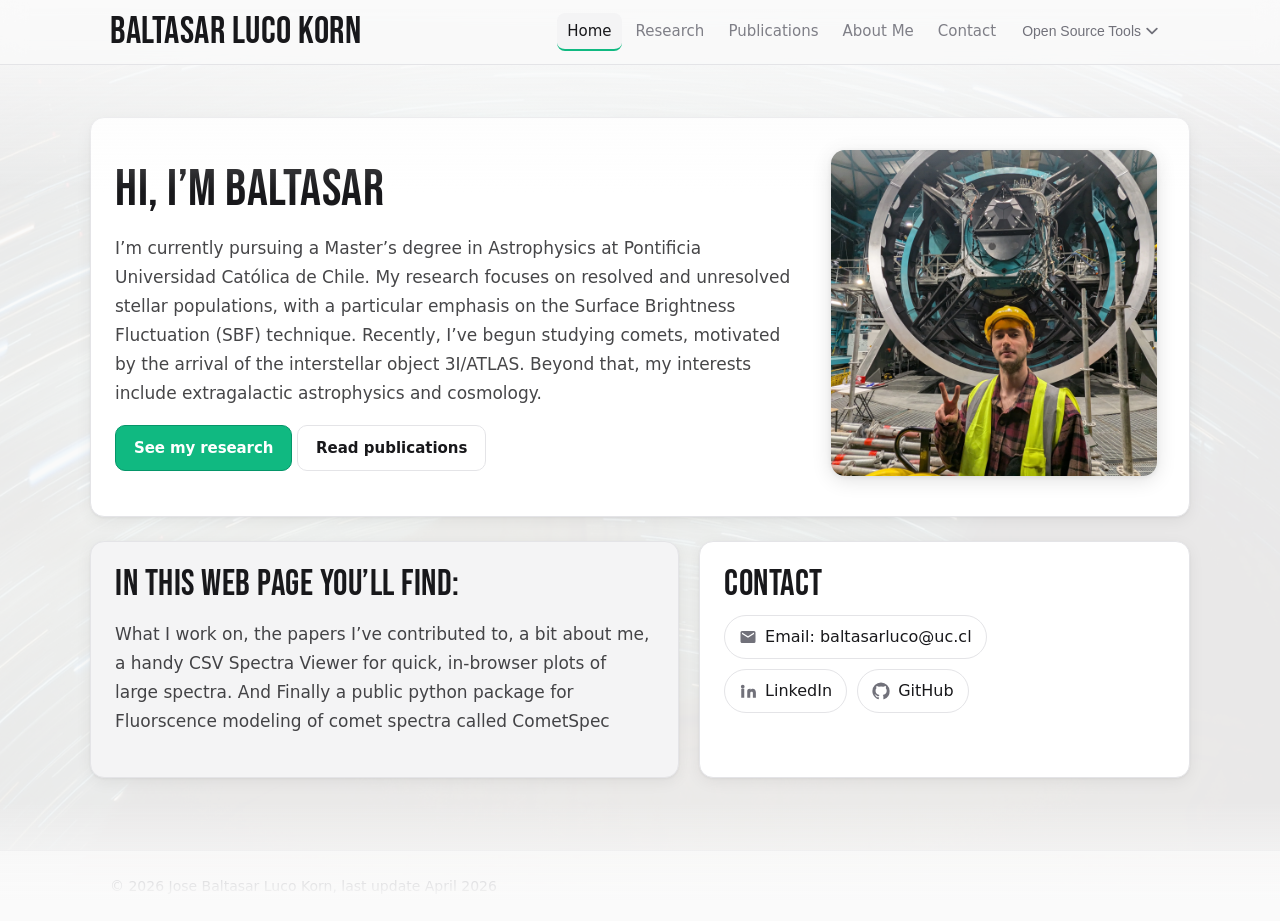
==== index.html @ aab82bec "Add ESPRESSO paper and refresh 3I/ATLAS project card - Add publication card for VLT/ESPRESSO 3I/ATLA" ====
<!doctype html>
<html lang="en">
<head>
  <meta charset="utf-8" />
  <meta name="viewport" content="width=device-width, initial-scale=1" />
  <title>Baltasar Luco — Personal Site</title>
  <link rel="icon" href="assets/img/favicon.png" />
  <link rel="preconnect" href="https://fonts.googleapis.com">
  <link rel="preconnect" href="https://fonts.gstatic.com" crossorigin>
  <link rel="stylesheet" href="https://fonts.googleapis.com/css2?family=Bebas+Neue&display=swap">
  <link rel="stylesheet" href="assets/css/styles.css" />
  
  <!-- Preload critical above-the-fold images -->
  <link rel="preload" as="image" type="image/webp" href="assets/img/Retrato.webp">
  <link rel="preload" as="image" href="assets/img/Retrato.JPG">
  <link rel="preload" as="image" type="image/webp" href="assets/img/Cooming_zoom.webp">
  <link rel="preload" as="image" href="assets/img/Cooming_zoom.jpg">
</head>
<body>
  <header class="header">
    <div class="container header__inner">
      <a href="#" id="brand-trigger" class="brand">Baltasar Luco Korn</a>
      <button class="nav-toggle" aria-expanded="false" aria-controls="site-nav">
        <span class="nav-toggle__bar"></span>
        <span class="nav-toggle__bar"></span>
        <span class="nav-toggle__bar"></span>
      </button>
      <nav class="nav" id="site-nav" data-nav>
        <a href="#home" class="nav__link" data-navto="home">Home</a>
        <a href="#research" class="nav__link" data-navto="research">Research</a>
        <a href="#publications" class="nav__link" data-navto="publications">Publications</a>
        <a href="#about" class="nav__link" data-navto="about">About Me</a>
        <a href="#contact" class="nav__link" data-navto="contact">Contact</a>
        <div class="nav__dropdown" id="tools-dropdown">
          <button class="nav__dropdown-toggle" aria-expanded="false" aria-controls="tools-menu">
            Open Source Tools
            <svg viewBox="0 0 10 6" fill="none" stroke="currentColor" stroke-width="1.5" stroke-linecap="round" stroke-linejoin="round" aria-hidden="true"><path d="M1 1l4 4 4-4"/></svg>
          </button>
          <div class="nav__dropdown-menu" id="tools-menu" role="menu">
            <a href="pages/spectral_viewer.html" class="nav__dropdown-item" role="menuitem">
              <svg viewBox="0 0 16 16" fill="none" stroke="currentColor" stroke-width="1.5" width="14" height="14" aria-hidden="true"><polyline points="1,12 5,6 9,9 13,3"/><line x1="13" y1="3" x2="13" y2="7"/><line x1="13" y1="3" x2="9" y2="3"/></svg>
              Interactive Spectra Viewer
            </a>
            <a href="https://github.com/baltasarluco/CometSpec" target="_blank" rel="noopener" class="nav__dropdown-item" role="menuitem">
              <svg viewBox="0 0 16 16" fill="currentColor" width="14" height="14" aria-hidden="true"><path d="M8 0C3.58 0 0 3.58 0 8c0 3.54 2.29 6.53 5.47 7.59.4.07.55-.17.55-.38 0-.19-.01-.82-.01-1.49-2.01.37-2.53-.49-2.69-.94-.09-.23-.48-.94-.82-1.13-.28-.15-.68-.52-.01-.53.63-.01 1.08.58 1.23.82.72 1.21 1.87.87 2.33.66.07-.52.28-.87.51-1.07-1.78-.2-3.64-.89-3.64-3.95 0-.87.31-1.59.82-2.15-.08-.2-.36-1.02.08-2.12 0 0 .67-.21 2.2.82.64-.18 1.32-.27 2-.27.68 0 1.36.09 2 .27 1.53-1.04 2.2-.82 2.2-.82.44 1.1.16 1.92.08 2.12.51.56.82 1.27.82 2.15 0 3.07-1.87 3.75-3.65 3.95.29.25.54.73.54 1.48 0 1.07-.01 1.93-.01 2.2 0 .21.15.46.55.38A8.013 8.013 0 0016 8c0-4.42-3.58-8-8-8z"/></svg>
              CometSpec
            </a>
            <a href="https://cometspec.readthedocs.io/" target="_blank" rel="noopener" class="nav__dropdown-item" role="menuitem">
              <svg viewBox="0 0 16 16" fill="none" stroke="currentColor" stroke-width="1.5" width="14" height="14" aria-hidden="true"><path d="M2 3h12v10H2zM5 3V1h6v2M6 7h4M6 10h4"/></svg>
              CometSpec Documentation
            </a>
          </div>
        </div>
      </nav>
    </div>
  </header>

  <div class="viewport-fade top" aria-hidden="true"></div>

  <main class="main container">
    <section class="section" data-section="home" aria-labelledby="home-title">
      <div class="hero card">
        <div class="hero__content">
          <h1 id="home-title" class="title">Hi, I’m <span class="accent">Baltasar</span></h1>
          <p class="lead">
            I’m currently pursuing a Master’s degree in Astrophysics at Pontificia Universidad Católica de Chile. 
            My research focuses on resolved and unresolved stellar populations, with a particular emphasis on the 
            Surface Brightness Fluctuation (SBF) technique. Recently, I’ve begun studying comets, motivated by the 
            arrival of the interstellar object 3I/ATLAS. Beyond that, my interests include extragalactic astrophysics 
            and cosmology.
          </p>
          <div class="actions">
            <a class="btn btn--accent" data-navto="research" href="#research">See my research</a>
            <a class="btn btn--ghost" data-navto="publications" href="#publications">Read publications</a>
          </div>
        </div>
        <div class="hero__art">
          <picture>
            <source srcset="assets/img/Retrato.webp" type="image/webp">
            <img
              src="assets/img/Retrato.JPG"
              alt="Baltasar Luco"
              class="hero-img"
              loading="lazy"
              decoding="async"
            />
          </picture>
        </div>
      </div>

      <div class="grid two">
        <article class="card soft">
          <h2 class="subtitle">In this web page you’ll find:</h2>
        <p class="lead">What I work on, the papers I’ve contributed to, a bit about me, a handy CSV Spectra Viewer for quick, in-browser plots of large spectra. And Finally a public python package for Fluorscence modeling of comet spectra called CometSpec</p>
          
        </article>
        
        <article class="card">
  <h2 class="subtitle">Contact</h2>
  <ul class="contact">
    <!-- Row 1: full width -->
    <li class="full">
      <a class="contact__link">
        <!-- Mail icon -->
        <svg aria-hidden="true" width="18" height="18" viewBox="0 0 24 24" fill="currentColor">
          <path d="M20 4H4a2 2 0 0 0-2 2v12c0 1.1.9 2 2 2h16a2 2 0 0 0 2-2V6a2 2 0 0 0-2-2Zm0 4-8 5L4 8V6l8 5 8-5v2Z"/>
        </svg>
        Email: baltasarluco@uc.cl
      </a>
      </li>
      <!-- Row 2: LinkedIn (left) -->
      <li>
        <a class="contact__link" href="https://www.linkedin.com/in/jose-baltasar-luco-korn" target="_blank" rel="noopener">
          <svg aria-hidden="true" width="18" height="18" viewBox="0 0 24 24" fill="currentColor">
            <path d="M4.98 3.5a2.5 2.5 0 1 0 0 5.001 2.5 2.5 0 0 0 0-5ZM3 9h4v12H3zM14.5 9c-2.08 0-3.5 1.14-3.5 3.02V21h4v-6.07c0-1.08.75-1.78 1.82-1.78 1.04 0 1.68.7 1.68 1.78V21h4v-6.93C22.5 10.75 20.86 9 18.5 9c-1.4 0-2.49.62-3 1.44V9h-1z"/>
          </svg>
          LinkedIn
        </a>
      </li>
        <!-- Row 2: GitHub (right) -->
        <li>
          <a class="contact__link" href="https://github.com/baltasarluco" target="_blank" rel="noopener">
            <svg aria-hidden="true" width="18" height="18" viewBox="0 0 24 24" fill="currentColor">
              <path d="M12 .5A11.5 11.5 0 0 0 .5 12c0 5.08 3.29 9.38 7.86 10.9.58.1.79-.25.79-.56v-2c-3.2.7-3.88-1.37-3.88-1.37-.53-1.34-1.3-1.7-1.3-1.7-1.06-.72.08-.71.08-.71 1.18.08 1.8 1.21 1.8 1.21 1.04 1.78 2.72 1.27 3.38.97.11-.77.41-1.27.74-1.56-2.55-.3-5.23-1.28-5.23-5.72 0-1.26.45-2.28 1.2-3.09-.12-.3-.52-1.52.12-3.17 0 0 .98-.31 3.2 1.18a11.1 11.1 0 0 1 5.82 0c2.21-1.49 3.2-1.18 3.2-1.18.64 1.65.24 2.87.12 3.17.75.81 1.2 1.83 1.2 3.09 0 4.45-2.68 5.41-5.24 5.71.42.36.8 1.07.8 2.17v3.22c0 .31.21.66.8.55A11.5 11.5 0 0 0 23.5 12 11.5 11.5 0 0 0 12 .5z"/>
            </svg>
            GitHub
          </a>
        </li>
      </ul>
      
    </article>

 <!-- Second page ------------------------------------------->

      </div>
    </section>

    <section class="section is-hidden" data-section="research" aria-labelledby="research-title">
      <h2 id="research-title" class="subtitle">Research</h2>
      
      <div class="grid one research-list">
        <article class="card card--split" data-reveal id="proj-gcvr">
          <div class="card__body">
            <h3>Galactic Center VR</h3>
            <p>
              Under the guidance of <strong>Prof. Jorge Cuadra</strong> and
              <strong>postdoc Christopher Russell</strong>, I helped develop a public
              virtual-reality app that lets users explore and “fly through” the
              <strong>Milky Way’s Galactic Center</strong>. Built with <strong>Unity</strong>
              and <strong>C#</strong>, the experience combines <strong>supercomputer
              simulations</strong> with <strong>Chandra X-ray</strong> observations.
              My contributions focused on user-facing utilities, parameter
              controls, and in-app menus, to make the app intuitive and accessible.
            </p>

            <div class="card__actions">
              <a class="btn btn--ghost" href="https://store.steampowered.com/app/1240350/Galactic_Center_VR/" target="_blank" rel="noopener">
                Check the App
              </a>

              <ul class="chips">
                <li class="chip">Unity</li>
                <li class="chip">C#</li>
                <li class="chip">Virtual Reality</li>
              </ul>
            </div>
          </div>

          <figure class="card__media">
            <!-- ⬇️ replace src with your actual image -->
            <picture>
              <source srcset="assets/img/VR.webp" type="image/webp">
              <img src="assets/img/VR.jpg"
                   alt="VR exploration near the Milky Way’s Galactic Center showing hot gas, density and stellar orbits"
                   loading="lazy" decoding="async">
            </picture>
          </figure>
        </article>

        <article class="card card--weave" data-reveal id="proj-sbf">
  <!-- ROW 1: text (left) | image (right) -->
  <div class="row row-a">
    <div class="text text--a">
      <h3>Surface Brightness Fluctuations (SBF)</h3>
      <p>
        Since <strong>2021</strong> I’ve been part of <strong>Prof. Thomas Puzia’s</strong> group,
        working with the <em>Surface Brightness Fluctuations</em> method. Rather than treating SBF
        solely as a distance indicator, my work explores its value for the study of
        <strong>stellar populations</strong>.
      </p>
      <p>
        I began by quantifying how SBF absolute magnitudes vary with <strong>age</strong> and
        <strong>metallicity</strong> across multiple <strong>HST</strong> filters using
        <strong>Milky Way globular clusters</strong>. This became my <strong>bachelor’s thesis</strong>;
        I’m currently preparing the manuscript for submission.
      </p>
    </div>

    <!-- IMAGE (right) -->
    <figure class="figure figure--b">
      <a class="figure__link" href="assets/pdfs/Met_606.pdf"
         target="_blank" rel="noopener"
         aria-label="Open project PDF: Met_606.pdf">
        <div class="figure__frame">
          <picture>
            <source srcset="assets/img/Met_606.webp" type="image/webp">
            <img class="figure__img"
                 src="assets/img/Met_606.jpg"
                 alt="Preview of SBF synthetic-population grids">
          </picture>
        </div>
      </a>
    </figure>
  </div>

  <!-- ROW 2: image (left) | text (right) -->
  <div class="row row-b">
    <!-- IMAGE (left) -->
    <figure class="figure figure--a">
      <a class="figure__link" href="assets/pdfs/F606-F814_Met.pdf"
         target="_blank" rel="noopener"
         aria-label="Open thesis PDF: F606-F814_Met.pdf">
        <div class="figure__frame">
          <picture>
            <source srcset="assets/img/F606-F814_Met.webp" type="image/webp">
            <img class="figure__img"
                 src="assets/img/F606-F814_Met.jpg"
                 alt="Preview of thesis PDF: F606–F814 metallicity relation">
          </picture>
        </div>
      </a>
    </figure>

    <div class="text text--b">
      <p>
        For my <strong>master’s thesis</strong> I model SBF <strong>magnitudes</strong> and
        <strong>colors</strong> using <strong>synthetic stellar populations</strong>, from simple to
        composite populations, expanding the filter set and adding <strong>narrow-band</strong> passbands.
        The goal is to link population parameters to SBF observables and map key degeneracies.
      </p>

      <ul class="chips">
        <li class="chip">SBF</li>
        <li class="chip">Stellar Populations</li>
        <li class="chip">HST</li>
        <li class="chip">Globular Clusters</li>
        <li class="chip">Broad and Narrow Band Imaging</li>
      </ul>
    </div>
  </div>
</article>


          <article class="card card--split" data-reveal id="proj-3i">
            <div class="card__body">
              <h3>3I/ATLAS</h3>
              <p>
                Since <strong>July 2025</strong> our group has been studying the interstellar object
                <strong>3I/ATLAS</strong>, the third known interstellar visitor to pass through the
                <strong>Solar System</strong>. We have collected observations from multiple facilities,
                including <strong>SOAR</strong> and the <strong>VLT</strong>.
              </p>
              <p>
                I have analyzed high-resolution <strong>spectroscopy</strong> to investigate its composition and
                temporal evolution (e.g., CN, [O I], CO<sub>2</sub>, H<sub>2</sub>O, and dust behavior).
              </p>
              <p>
                We have developed a Python package called <strong>CometSpec</strong> for this purpose. The package allows fluorescence modeling and fitting via Markov-chain Monte Carlo (MCMC). Isotopes can be included and you can provide your own line lists to expand to more molecules. <em>Check the Publication section for the paper reference.</em>
              </p>

              <div class="card__actions">
                <a class="btn btn--ghost" href="https://cometspec.readthedocs.io/en/latest/" target="_blank" rel="noopener">
                  <svg aria-hidden="true" width="16" height="16" viewBox="0 0 24 24" fill="currentColor" style="vertical-align:middle;margin-right:4px">
                    <path d="M12 .5A11.5 11.5 0 0 0 .5 12c0 5.08 3.29 9.38 7.86 10.9.58.1.79-.25.79-.56v-2c-3.2.7-3.88-1.37-3.88-1.37-.53-1.34-1.3-1.7-1.3-1.7-1.06-.72.08-.71.08-.71 1.18.08 1.8 1.21 1.8 1.21 1.04 1.78 2.72 1.27 3.38.97.11-.77.41-1.27.74-1.56-2.55-.3-5.23-1.28-5.23-5.72 0-1.26.45-2.28 1.2-3.09-.12-.3-.52-1.52.12-3.17 0 0 .98-.31 3.2 1.18a11.1 11.1 0 0 1 5.82 0c2.21-1.49 3.2-1.18 3.2-1.18.64 1.65.24 2.87.12 3.17.75.81 1.2 1.83 1.2 3.09 0 4.45-2.68 5.41-5.24 5.71.42.36.8 1.07.8 2.17v3.22c0 .31.21.66.8.55A11.5 11.5 0 0 0 23.5 12 11.5 11.5 0 0 0 12 .5z"/>
                  </svg>
                  CometSpec
                </a>
                <ul class="chips">
                  <li class="chip">3I/ATLAS</li>
                  <li class="chip">Interstellar Object</li>
                  <li class="chip">Spectroscopy</li>
                  <li class="chip">SOAR</li>
                  <li class="chip">VLT</li>
                </ul>
              </div>
            </div>

            <picture>
              <source srcset="assets/img/Super_plot.webp" type="image/webp">
              <img
                src="assets/img/Super_plot.jpg"
                alt="CometSpec fluorescence model fit to 3I/ATLAS spectrum"
                loading="lazy"
                decoding="async"
                style="width: 100%; height: auto; margin: 16px 0 0 0; border-radius: 10px; border: 1px solid var(--border); box-shadow: var(--img-shadow);"
              >
            </picture>
          </article>
      </div>
    </section>

    <!-- Third Page-->



    <section class="section is-hidden" data-section="publications" aria-labelledby="pubs-title">
      <h2 id="pubs-title" class="subtitle">Publications</h2>
      
      <!-- Publication cards in single column for better readability -->
      <div class="grid one">

        <!-- Publication - ESPRESSO (2026) -->
        <article class="card pub-card">
          <div class="pub-header">
            <h3 class="pub-title">Very Large Telescope observations of interstellar comet 3I/ATLAS III: High-resolution monitoring of CN and forbidden oxygen emission across the perihelion passage with ESPRESSO</h3>
            <p class="pub-authors">
              <strong>Luco, Baltasar</strong>; Puzia, Thomas H.; Rahatgaonkar, Rohan; Carvajal, Juan Pablo; Nayak, Prasanta K.
            </p>
            <p class="pub-meta">
              <span class="pub-journal">arXiv:2607.15355</span>
              <span class="pub-separator">·</span>
              <span class="pub-year">2026</span>
              <span class="pub-separator">·</span>
              <span class="pub-status">Accepted for publication in A&amp;A</span>
            </p>
          </div>

          <p class="pub-description">
            3I/ATLAS is only the third known interstellar object to traverse the Solar System. We obtained high-resolution (R ≃ 140000) spectroscopy of 3I/ATLAS on 23 nights with VLT/ESPRESSO (r<sub>h</sub> = 1.67−2.45 au). CN production rates were derived by fitting the B<sup>2</sup>Σ<sup>+</sup>−X<sup>2</sup>Σ<sup>+</sup> band, using CometSpec, a publicly released Python package for flexible fluorescence modeling. The three forbidden [O I] lines were modeled to derive the green-to-red (G/R) flux ratio and a CO<sub>2</sub>/H<sub>2</sub>O proxy. We fit Q<sub>CN</sub> = a(r<sub>h</sub>/1 au)<sup>b</sup> to the production rate versus heliocentric distance relation. The pre-perihelion CN power-law index is b<sub>pre</sub> = −4.62<sup>+1.25</sup><sub>−1.22</sub>, within the range observed for solar-system comets. The CN residuals about the smooth model show substantial scatter that we attribute to a combination of systematics and possible physical drivers that the present cadence cannot disentangle. The G/R ratio decreases from ∼0.42 ± 0.14 at r<sub>h</sub> ≃ 2.4 au to ∼0.114 ± 0.004 near perihelion. The asymmetric piecewise oxygen fit is strongly preferred over the symmetric one, consistent with thermal-inertia models, although denser post-perihelion sampling would be needed to confirm this. The CO<sub>2</sub>/H<sub>2</sub>O proxy spans ∼0.06−1.06 and is comparable to the values reported by Subaru/HDS and SPHEREx, and to those measured for 2I/Borisov. We additionally identify Ni I and Fe I, and report post-perihelion production rates for C<sub>2</sub> and CH. Our high-resolution monitoring of 3I/ATLAS reveals a CO<sub>2</sub>-rich coma that becomes progressively H<sub>2</sub>O-dominated near perihelion, with a G/R asymmetry consistent with delayed H<sub>2</sub>O sublimation predicted by thermal-inertia models. Together with the public release of CometSpec and the reduced data, these results provide both an empirical reference and a methodological framework for the next generation of interstellar-object monitoring campaigns.
          </p>

          <div class="pub-links">
            <a class="btn btn--ghost btn--sm" href="https://ui.adsabs.harvard.edu/abs/2026arXiv260715355L/abstract" target="_blank" rel="noopener">
              <svg aria-hidden="true" width="14" height="14" viewBox="0 0 24 24" fill="currentColor">
                <path d="M12 2C6.48 2 2 6.48 2 12s4.48 10 10 10 10-4.48 10-10S17.52 2 12 2zm-2 15l-5-5 1.41-1.41L10 14.17l7.59-7.59L19 8l-9 9z"/>
              </svg>
              ADS
            </a>
          </div>
        </article>

        <!-- Publication 1 - VLT (August 2025) -->
        <article class="card pub-card">
          <div class="pub-header">
            <h3 class="pub-title">VLT observations of interstellar comet 3I/ATLAS II. From quiescence to glow: Dramatic rise of Ni I emission and incipient CN outgassing at large heliocentric distances</h3>
            <p class="pub-authors">
              Rahatgaonkar, Rohan; Carvajal, Juan Pablo; Puzia, Thomas H.; <strong>Luco, Baltasar</strong>; Jehin, Emmanuel; Hutsemékers, Damien; Opitom, Cyrielle; Manfroid, Jean; Marsset, Michaël; Yang, Bin; et al.
            </p>
            <p class="pub-meta">
              <span class="pub-journal">The Astrophysical Journal Letters, Volume 995, Issue 1, id.L34, 13 pp.</span>
              <span class="pub-separator">·</span>
              <span class="pub-year">August 2025</span>
              <span class="pub-separator">·</span>
              <span class="pub-status">Published</span>
            </p>
          </div>
          
          <p class="pub-description">
            We report VLT spectroscopy of the interstellar comet 3I/ATLAS (C/2025 N1) from r<sub>h</sub> ≃ 4.4 to 2.85 au using X-shooter (300-550 nm, R ≃ 3000) and UVES (optical, R ≃ 35k-80k). The coma is dust-dominated with a fairly constant red optical continuum slope (~21-22%/1000Å). We report detection of CN emission and also detect numerous Ni I lines while Fe I remains undetected, potentially implying efficiently released gas-phase Ni. We observe a steep heliocentric-distance scaling for the production rates Q(Ni) ∝ r<sub>h</sub><sup>-8.43±0.79</sup> and for Q(CN) ∝ r<sub>h</sub><sup>-9.38±1.2</sup>...
          </p>
          
          <div class="pub-links">
            <a class="btn btn--ghost btn--sm" href="https://ui.adsabs.harvard.edu/abs/2025ApJ...995L..34R/abstract" target="_blank" rel="noopener">
              <svg aria-hidden="true" width="14" height="14" viewBox="0 0 24 24" fill="currentColor">
                <path d="M12 2C6.48 2 2 6.48 2 12s4.48 10 10 10 10-4.48 10-10S17.52 2 12 2zm-2 15l-5-5 1.41-1.41L10 14.17l7.59-7.59L19 8l-9 9z"/>
              </svg>
              ADS
            </a>
          </div>
        </article>

        <!-- Publication 2 - SOAR (September 2025) -->
        <article class="card pub-card">
          <div class="pub-header">
            <h3 class="pub-title">Spectral Characteristics of Interstellar Object 3I/ATLAS from SOAR Observations</h3>
            <p class="pub-authors">
              Puzia, Thomas H.; Rahatgaonkar, Rohan; Carvajal, Juan Pablo; Nayak, Prasanta K.; <strong>Luco, Baltasar</strong>
            </p>
            <p class="pub-meta">
              <span class="pub-journal">The Astrophysical Journal Letters, Volume 990, Issue 1, id.L27, 6 pp.</span>
              <span class="pub-separator">·</span>
              <span class="pub-year">September 2025</span>
              <span class="pub-separator">·</span>
              <span class="pub-status">Published</span>
            </p>
          </div>
          
          <p class="pub-description">
            Interstellar objects (ISOs) provide unique insights into the building blocks and conditions of extrasolar planetary systems. The newly discovered object, 3I/ATLAS (C/2025 N1), represents the third known ISO after 1I/'Oumuamua and 2I/Borisov. We present initial spectroscopic characterizations of 3I using observations from the Goodman High Throughput Spectrograph on the 4.1 m SOAR Telescope in Chile during the night of July 3. The reflectance spectrum of 3I, covering 3700–7000 Å, reveals a red continuum, comparable to extreme trans-Neptunian objects, with a weak UV-optical turnover indicative of complex carbonaceous and irradiated organics...
          </p>
          
          <div class="pub-links">
            <a class="btn btn--ghost btn--sm" href="https://ui.adsabs.harvard.edu/abs/2025ApJ...990L..27P/abstract" target="_blank" rel="noopener">
              <svg aria-hidden="true" width="14" height="14" viewBox="0 0 24 24" fill="currentColor">
                <path d="M12 2C6.48 2 2 6.48 2 12s4.48 10 10 10 10-4.48 10-10S17.52 2 12 2zm-2 15l-5-5 1.41-1.41L10 14.17l7.59-7.59L19 8l-9 9z"/>
              </svg>
              ADS
            </a>
          </div>
        </article>

        
      </div>
    </section>

    <section class="section is-hidden" data-section="about" aria-labelledby="about-title">
      <h2 id="about-title" class="subtitle">About Me</h2>
      <!-- Who I am - Full width card -->
      <div class="grid one">
        <article class="card">
          <img src="assets/img/puc-logo.png" alt="Pontificia Universidad Católica de Chile" loading="lazy" decoding="async" style="float: right; width: 350px; height: auto; margin: 0 0 10px 10px;">
          <h3 style="margin-top: 0;">Who I am</h3>
          <p>
            Hello! I am <strong>Jose Baltasar Luco Korn</strong>, though I prefer to go by <strong>Baltasar</strong>. 
            I am a Chilean astronomy graduate student with a deep passion for understanding the universe through stellar populations and its chemical evolution.
          </p>
          <p>
            I hold two bachelor's degrees one in <strong>Astrophysics</strong> and another in <strong>Mathematics</strong> from 
            <strong>Pontificia Universidad Católica de Chile</strong>, where I developed a strong foundation in both 
            theoretical and observational astronomy. Since 2025, I have been pursuing my <strong>Master's degree 
            in Astrophysics</strong> at the same institution, deepening my expertise in stellar population synthesis and 
            extragalactic research.
          </p>
          <p>
            My fascination with astronomy began in childhood. Over the years, this curiosity has evolved into a focused research interest in <strong>stellar 
            populations</strong>,understanding how the collective properties of stars reveal the formation histories galaxies. I am particularly drawn to using techniques like <strong>Surface Brightness 
            Fluctuations (SBF)</strong> to probe stellar ages, metallicities, and distances across cosmic time, from resolved to unresolved stellar populations, in simple and composite populations.
          </p>
          <p>
            Beyond stellar populations, I maintain broad interests across astrophysics, including <strong>cosmology</strong>, 
            <strong>extragalactic astronomy</strong>, and the study of <strong>interstellar objects</strong>. I've had the 
            privilege of contributing to groundbreaking observations of 3I/ATLAS, the third known interstellar visitor to 
            our Solar System, combining spectroscopy with theoretical modeling to understand its composition and origin.
          </p>
          <p>
            When I'm not working with data, I enjoy exploring new technologies for data visualization, 
            building tools for the astronomy community, and staying curious about the intersection of mathematics, physics, 
            and computation in modern astrophysics.
          </p>
        </article>

        <article class="card">
          <picture>
            <source srcset="assets/img/Foster.webp" type="image/webp">
            <img src="assets/img/Foster.jpg" alt="Manuel Foster Observatory" class="foster-img" loading="lazy" decoding="async" style="width: 100%; height: auto; margin: 0 0 24px 0; border-radius: 8px;">
          </picture>
          
          <h3 style="margin-top: 0;">Work Experience</h3>
          <p>
            Besides astronomy research, I have gained diverse experience in science communication, teaching, and even international work. 
            I am passionate about sharing knowledge and connecting with communities through education and outreach.
          </p>
          
          <div style="margin-top: 16px;">
            <h4 style="margin: 12px 0 4px 0; font-size: 16px; font-weight: 600;">Professor's Assistant</h4>
            <p style="margin: 4px 0; color: var(--muted); font-size: 14px;">
              <em>Pontificia Universidad Católica de Chile</em>
            </p>
            <ul class="list" style="margin-top: 8px;">
              <li><strong>Experimental Astrophysics</strong> (Aug - Dec 2024) - Prof. Jorge González</li>
              <li><strong>Experimental Astrophysics</strong> (Aug - Dec 2022) - Prof. Felipe Barrientos</li>
              <li><strong>Astronomy</strong> (Mar - Dec 2021, 2 semesters) - Prof. Thomas Puzia, university-wide course open to all majors</li>
            </ul>
          </div>
          
          <div style="margin-top: 16px;">
            <h4 style="margin: 12px 0 4px 0; font-size: 16px; font-weight: 600;">Outreach and Diffusion Assistant</h4>
            <p style="margin: 4px 0; color: var(--muted); font-size: 14px;">
              <em>Astrophysics Institute, Pontificia Universidad Católica de Chile</em> • Apr 2022 - Jan 2023
            </p>
            <p style="margin-top: 8px;">
              Refined skills in science communication through multimedia editing, social media management, and live streaming. 
              Served as Monitor Coordinator for the public opening of the historic Manuel Foster Observatory (a National Monument), 
              promoting astronomy education and preserving astronomical heritage.
            </p>
          </div>
          
          <div style="margin-top: 16px;">
            <h4 style="margin: 12px 0 4px 0; font-size: 16px; font-weight: 600;">Outreach and Diffusion Assistant</h4>
            <p style="margin: 4px 0; color: var(--muted); font-size: 14px;">
              <em>Center of Excellence in Astrophysics and Related Technologies (CATA)</em> • Apr - Dec 2022
            </p>
            <p style="margin-top: 8px;">
              Engaged in science communication initiatives, multimedia editing, and social media management. Coordinated and 
              executed diverse educational outreach activities across various schools and provinces within Santiago, promoting 
              scientific literacy and community engagement with astrophysics.
            </p>
          </div>
          <p style="margin: 4px 0; color: var(--muted); font-size: 14px;">
              <em>Center of Excellence in Astrophysics and Related Technologies (CATA)</em> • Apr - Dec 2022
            </p>

            <div style="margin-top: 16px;">
            <h4 style="margin: 12px 0 4px 0; font-size: 16px; font-weight: 600;">Outreach</h4>
         
            <p style="margin-top: 8px;">
              Beyond my formal roles, I am still participating in various outreach activities in my free time. The outreach activities I have been involved so far include:
            </p>
          </div>
           <ul class="chips">
            <li class="chip">Tour Guide</li>
            <li class="chip">Livestream Coverage</li>
            <li class="chip">Social Media</li>
            <li class="chip">Children's Workshops</li>
            <li class="chip">School Talks</li>
            <li class="chip">Public Lectures</li>
          </ul>
          
          <picture>
            <source srcset="assets/img/Talleres.webp" type="image/webp">
            <img src="assets/img/Talleres.jpg" alt="Outreach Workshop" class="talleres-img" loading="lazy" decoding="async" style="width: 100%; height: auto; margin: 24px 0; border-radius: 8px;">
          </picture>
          
          <div style="margin-top: 16px;">
            <h4 style="margin: 12px 0 4px 0; font-size: 16px; font-weight: 600;">Ski Instructor</h4>
            <p style="margin: 4px 0; color: var(--muted); font-size: 14px;">
              <em>Vail Resorts</em> • Dec 2019 - Mar 2020 • Breckenridge, CO, USA
            </p>
            <p style="margin-top: 8px;">
              Worked as a ski instructor under the J1 Visa program, specializing in teaching children aged 3 to 6 years old. 
              Enhanced teamwork skills, fostered social relationships, gained experience working with children, and embodied 
              a strong sense of responsibility in an international setting.
            </p>
          </div>
        </article>

        <!-- Hobbies Card -->
        <article class="card">
          <div style="display: flex; gap: 24px; align-items: flex-start;">
            <!-- Left side: All text content -->
            <div style="flex: 1;">
              <div style="margin-top: 40px;">
                <h3 style="margin-top: 0;">Beyond Research</h3>
                <p>
                  Outside of astronomy:
                </p>
                
                <div style="margin-top: 16px;">
                  <h4 style="margin: 12px 0 4px 0; font-size: 16px; font-weight: 600;">📷 Photography (Digital & Analog)</h4>
                  <p style="margin-top: 8px;">
                    Photography allows me to capture fleeting moments and see the world through a different lens—both literally and 
                    figuratively. I enjoy working with both <strong>digital</strong> and <strong>analog (film)</strong> photography, 
                    appreciating the immediacy and flexibility of digital alongside the deliberate, tactile process of shooting film.
                  </p>
                  <p style="margin-top: 8px;">
                    I take photos of the night sky, everyday life, and landscapes. I enjoy the entire process, from getting the 
                    frame shot to editing, finding satisfaction in capturing moments and bringing out their essence through 
                    post-processing.
                  </p>
                </div>
              </div>
              
              <div style="margin-top: 175px;">
                <h4 style="margin: 12px 0 4px 0; font-size: 16px; font-weight: 600;">🍺 Home Brewing Beer</h4>
                <p style="margin-top: 8px;">
                  I enjoy making beer from scratch, preparing the ingredients, brewing, bottling, and finally trying the results. 
                  I like to test different types of recipes and put my own touch on them, while keeping detailed records to make 
                  my brews reproducible.
                </p>
                <p style="margin-top: 8px; margin-bottom: 0;">
                  From all the different beer styles, I'll highlight <strong>APA (American Pale Ale)</strong> as my favorite. Here I attach the recipe for one of my best brews, the <strong>Patagonia Best Bitter</strong>
                </p>
                <div style="display: flex; align-items: center; gap: 20px; margin-top: 20px; flex-wrap: wrap;">
                  <img src="assets/img/LOGO_BITTER.webp" alt="BITTER" loading="lazy" decoding="async" style="display: block; width: 100%; max-width: 300px; height: auto;">
                  <a href="pages/PatagoniaBestBitter_20L.html" class="btn btn--ghost" style="white-space: nowrap;">🍺 View Recipe</a>
                </div>
              </div>
            </div>
            
            <!-- Right side: Video stacked on top of brew image -->
            <div style="flex-shrink: 0; display: flex; flex-direction: column; gap: 16px;">
              <video id="photoVideo" autoplay muted playsinline style="width: 280px; height: auto; border-radius: 8px; box-shadow: 0 8px 20px rgba(0,0,0,.8), 0 2px 8px rgba(0,0,0,.7), inset 0 0 0 1px rgba(0,0,0,.5);">
                <source src="assets/video/TimeLapse.mp4" type="video/mp4">
                <source src="assets/video/TimeLapse.mov" type="video/quicktime">
                Your browser does not support the video tag.
              </video>
              <picture>
                <source srcset="assets/img/brew.webp" type="image/webp">
                <img src="assets/img/brew.jpg" alt="Home Brewing" loading="lazy" decoding="async" style="width: 280px; height: auto; object-fit: cover; border-radius: 8px; box-shadow: 0 8px 20px rgba(0,0,0,.8), 0 2px 8px rgba(0,0,0,.7), inset 0 0 0 1px rgba(0,0,0,.5);">
              </picture>
            </div>
          </div>
        </article>

        <!-- Favorite Photos Section -->
        <article class="card">
          <h3 style="margin-top: 0;">Favorite Photos</h3>
          <p style="margin-bottom: 16px;">
            A selection of moments captured through my lens: landscapes, travels, and everyday beauty. <strong>Click on any image to view it in full size.</strong>
          </p>
          
          <div class="photo-collage-creative">
            <div class="photo-item photo-tall">  <img src="assets/img/photos/DSC_0037.webp"  alt="" loading="lazy" decoding="async"></div>
            <div class="photo-item photo-xlarge"> <img src="assets/img/photos/DSC_0825.webp"  alt="" loading="lazy" decoding="async"></div>
            <div class="photo-item photo-tall">  <img src="assets/img/photos/01980019.webp"  alt="" loading="lazy" decoding="async"></div>
            <div class="photo-item photo-wide">  <img src="assets/img/photos/DSC_0118.webp"  alt="" loading="lazy" decoding="async"></div>
            <div class="photo-item">             <img src="assets/img/photos/04350034.webp"  alt="" loading="lazy" decoding="async"></div>
            <div class="photo-item photo-tall">  <img src="assets/img/photos/DSC_0192.webp"  alt="" loading="lazy" decoding="async"></div>
            <div class="photo-item">             <img src="assets/img/photos/DSC_0213.webp"  alt="" loading="lazy" decoding="async"></div>
            <div class="photo-item photo-tall">  <img src="assets/img/photos/DSC_0646.webp"  alt="" loading="lazy" decoding="async"></div>
            <div class="photo-item">             <img src="assets/img/photos/DSC_0314.webp"  alt="" loading="lazy" decoding="async"></div>
            <div class="photo-item photo-tall">  <img src="assets/img/photos/DSC_0096.webp"  alt="" loading="lazy" decoding="async"></div>
            <div class="photo-item photo-xlarge"> <img src="assets/img/photos/DSC_0260.webp"  alt="" loading="lazy" decoding="async"></div>
            <div class="photo-item">             <img src="assets/img/photos/DSC_0828.webp"  alt="" loading="lazy" decoding="async"></div>
          </div>
        </article>

      </div>
    
      </div>
    </section>

    <section class="section is-hidden" data-section="contact" aria-labelledby="contact-title">
      <h2 id="contact-title" class="subtitle">Get in Touch</h2>
      <div class="contact-form-grid">
        <article class="card contact-info-card">
          <div class="contact-info-card__row">
            <h3 class="contact-info-card__title">Other links</h3>
            <a class="btn btn--ghost contact-btn" href="https://www.linkedin.com/in/jose-baltasar-luco-korn" target="_blank" rel="noopener">
              <svg aria-hidden="true" width="16" height="16" viewBox="0 0 24 24" fill="currentColor">
                <path d="M4.98 3.5a2.5 2.5 0 1 0 0 5.001 2.5 2.5 0 0 0 0-5ZM3 9h4v12H3zM14.5 9c-2.08 0-3.5 1.14-3.5 3.02V21h4v-6.07c0-1.08.75-1.78 1.82-1.78 1.04 0 1.68.7 1.68 1.78V21h4v-6.93C22.5 10.75 20.86 9 18.5 9c-1.4 0-2.49.62-3 1.44V9h-1z"/>
              </svg>
              <span>LinkedIn</span>
            </a>
            <a class="btn btn--ghost contact-btn" href="https://github.com/baltasarluco" target="_blank" rel="noopener">
              <svg aria-hidden="true" width="16" height="16" viewBox="0 0 24 24" fill="currentColor">
                <path d="M12 .5A11.5 11.5 0 0 0 .5 12c0 5.08 3.29 9.38 7.86 10.9.58.1.79-.25.79-.56v-2c-3.2.7-3.88-1.37-3.88-1.37-.53-1.34-1.3-1.7-1.3-1.7-1.06-.72.08-.71.08-.71 1.18.08 1.8 1.21 1.8 1.21 1.04 1.78 2.72 1.27 3.38.97.11-.77.41-1.27.74-1.56-2.55-.3-5.23-1.28-5.23-5.72 0-1.26.45-2.28 1.2-3.09-.12-.3-.52-1.52.12-3.17 0 0 .98-.31 3.2 1.18a11.1 11.1 0 0 1 5.82 0c2.21-1.49 3.2-1.18 3.2-1.18.64 1.65.24 2.87.12 3.17.75.81 1.2 1.83 1.2 3.09 0 4.45-2.68 5.41-5.24 5.71.42.36.8 1.07.8 2.17v3.22c0 .31.21.66.8.55A11.5 11.5 0 0 0 23.5 12 11.5 11.5 0 0 0 12 .5z"/>
              </svg>
              <span>GitHub</span>
            </a>
          </div>
        </article>

        <article class="card contact-form-card">
          <h3 class="contact-form-card__title">Send me a message</h3>
          <p class="contact-form-card__lead">Feel free to send me an email</p>
          <form id="contact-form" class="contact-form" novalidate>
            <div class="contact-form__group">
              <label for="contact-name">Your name</label>
              <input type="text" id="contact-name" name="name" placeholder="Your name" required>
            </div>
            <div class="contact-form__group">
              <label for="contact-email">Your email</label>
              <input type="email" id="contact-email" name="from" placeholder="name@example.com" required>
            </div>
            <div class="contact-form__group">
              <label for="contact-subject">Subject</label>
              <input type="text" id="contact-subject" name="subject" placeholder="What would you like to talk about?" required>
            </div>
            <div class="contact-form__group">
              <label for="contact-message">Message</label>
              <textarea id="contact-message" name="message" rows="6" placeholder="Write your message here..." required></textarea>
            </div>
            <div class="contact-form__actions">
              <button type="submit" class="btn btn--accent">Send email</button>
              <p class="contact-form__status" id="contact-status" role="status" aria-live="polite"></p>
            </div>
          </form>
        </article>
      </div>
    </section>
  </main>

  <div class="viewport-fade bottom" aria-hidden="true"></div>

  <footer class="footer">
    <div class="container">
      <span>&copy; <span id="year"></span> Jose Baltasar Luco Korn, last update April 2026</span>
    </div>
  </footer>

  <script src="https://cdnjs.cloudflare.com/ajax/libs/pdf.js/3.11.174/pdf.min.js"></script>
  <script src="assets/js/app.min.js"></script>
  <script>
    document.addEventListener('DOMContentLoaded', () => {
      const form = document.getElementById('contact-form');
      const status = document.getElementById('contact-status');
      const endpoint = 'https://formsubmit.co/ajax/baltasarluco@uc.cl';

      if (!form || !status) return;

      form.addEventListener('submit', async (event) => {
        event.preventDefault();

        const formData = new FormData(form);
        const payload = {
          name: formData.get('name')?.trim() || '',
          email: formData.get('from')?.trim() || '',
          subject: formData.get('subject')?.trim() || '',
          message: formData.get('message')?.trim() || ''
        };

        if (!payload.name || !payload.email || !payload.subject || !payload.message) {
          status.textContent = 'Please complete all fields before sending.';
          status.className = 'contact-form__status is-error';
          return;
        }

        const submitButton = form.querySelector('button[type="submit"]');
        if (submitButton) submitButton.disabled = true;
        status.textContent = 'Sending…';
        status.className = 'contact-form__status is-pending';

        try {
          const response = await fetch(endpoint, {
            method: 'POST',
            headers: {
              'Content-Type': 'application/json',
              'Accept': 'application/json'
            },
            body: JSON.stringify({
              name: payload.name,
              email: payload.email,
              subject: payload.subject,
              message: payload.message
            })
          });

          if (!response.ok) {
            throw new Error(`Unexpected response (${response.status})`);
          }

          status.textContent = 'Thanks! Your message has been sent.';
          status.className = 'contact-form__status is-success';
          form.reset();
        } catch (error) {
          console.error('Contact form submission failed:', error);
          status.textContent = 'Sorry, something went wrong. Please try again later or email me directly at baltasarluco@uc.cl.';
          status.className = 'contact-form__status is-error';
        } finally {
          if (submitButton) submitButton.disabled = false;
        }
      });
    });
  </script>

  <!-- Photo collage random cycling -->
  <script>
  (function () {
    const PHOTOS_DIR = 'assets/img/photos/';
    const MANIFEST   = PHOTOS_DIR + 'manifest.json';

    const FADE_MS  = 2500; // fade duration (ms)
    const MEAN_MS  = 2500; // mean inter-swap interval — Poisson process

    // Exponential inter-arrival time: t ~ Exp(1/MEAN_MS)
    // Floor at FADE_MS so a new swap never starts before the previous fade finishes
    function poissonDelay() { return Math.max(FADE_MS, -MEAN_MS * Math.log(Math.random())); }
    function pick(arr) { return arr[Math.floor(Math.random() * arr.length)]; }

    // Build pool from manifest: one entry per unique stem (prefer webp over jpg/JPG)
    function buildPool(files) {
      const map = new Map();
      files.forEach(f => {
        const stem = f.replace(/\.(webp|jpg|jpeg|JPG|JPEG|png|PNG)$/i, '');
        const ext  = (f.match(/\.(webp|jpg|jpeg|JPG|JPEG|png|PNG)$/i) || [''])[0].toLowerCase();
        if (!map.has(stem) || ext === '.webp') {
          map.set(stem, { key: stem, src: PHOTOS_DIR + f });
        }
      });
      return Array.from(map.values());
    }

    function init(POOL) {
      const collage = document.querySelector('.photo-collage-creative');
      if (!collage) return;

      const slots = Array.from(collage.querySelectorAll('.photo-item'));

      // KEY FIX: strip <picture> wrappers so img.src changes actually take effect.
      // Browsers ignore img.src when a matching <source> exists inside <picture>.
      const imgs = slots.map(slot => {
        const picture = slot.querySelector('picture');
        const img     = picture ? picture.querySelector('img') : slot.querySelector('img');
        if (!img) return null;
        if (picture) picture.parentNode.replaceChild(img, picture);
        img.style.transition = `transform .25s ease, opacity ${FADE_MS}ms ease`;
        return img;
      });

      // Detect which pool key each slot is currently showing
      const slotKey = imgs.map(img => {
        if (!img) return null;
        const src   = img.getAttribute('src') || '';
        const match = POOL.find(p => src.includes(p.key));
        return match ? match.key : null;
      });

      // Set of keys currently visible — no duplicates allowed
      const displayed = new Set(slotKey.filter(Boolean));

      function swap() {
        const idle = slots.map((_, i) => i).filter(i => !slots[i]._busy);
        if (!idle.length) { schedule(); return; }

        const slotIdx    = pick(idle);
        const img        = imgs[slotIdx];
        if (!img) { schedule(); return; }

        const candidates = POOL.filter(p => !displayed.has(p.key));
        if (!candidates.length) { schedule(); return; }

        const next       = pick(candidates);
        const currentKey = slotKey[slotIdx];

        slots[slotIdx]._busy = true;
        img.style.opacity = '0';

        setTimeout(() => {
          img.src = next.src;

          if (currentKey) displayed.delete(currentKey);
          displayed.add(next.key);
          slotKey[slotIdx] = next.key;

          const reveal = () => {
            img.style.opacity = '1';
            slots[slotIdx]._busy = false;
          };
          if (img.complete && img.naturalWidth > 0) { reveal(); }
          else { img.onload = reveal; img.onerror = reveal; }
        }, FADE_MS);

        schedule();
      }

      function schedule() {
        setTimeout(swap, poissonDelay());
      }

      schedule();
    }

    function start() {
      fetch(MANIFEST)
        .then(r => r.json())
        .then(data => init(buildPool(data.photos || [])))
        .catch(() => init([])); // graceful fallback if manifest missing
    }

    document.readyState === 'loading'
      ? document.addEventListener('DOMContentLoaded', start)
      : start();
  })();
  </script>

  <!-- Lightbox -->
  <div class="lightbox" id="lightbox" role="dialog" aria-modal="true" aria-label="Photo viewer">
    <button class="lightbox__close" id="lightboxClose" aria-label="Close">&#x2715;</button>
    <img class="lightbox__img" id="lightboxImg" src="" alt="">
  </div>

  <script>
  (function () {
    const lb    = document.getElementById('lightbox');
    const lbImg = document.getElementById('lightboxImg');
    const lbClose = document.getElementById('lightboxClose');
    if (!lb || !lbImg) return;

    function open(src, alt) {
      lbImg.src = src;
      lbImg.alt = alt || '';
      lb.classList.add('is-open');
      document.body.style.overflow = 'hidden';
    }

    function close() {
      lb.classList.remove('is-open');
      document.body.style.overflow = '';
      lbImg.src = '';
    }

    // Delegate clicks on photo-item images
    document.addEventListener('click', (e) => {
      const img = e.target.closest('.photo-item img');
      if (img) { e.stopPropagation(); open(img.src, img.alt); }
    });

    lbClose.addEventListener('click', close);
    lb.addEventListener('click', (e) => { if (e.target === lb) close(); });
    document.addEventListener('keydown', (e) => { if (e.key === 'Escape') close(); });
  })();
  </script>

</body>
</html>
---- assets/css/styles.css ----
/* Theme: clean light minimalist */
:root{
  --bg: #fafafa;
  --fg: #18181b;
  --fg2: #18181b;
  --muted: #71717a;
  --accent: #10b981;
  --accent-2: #52525b;
  --panel: #ffffff;
  --panel-soft: #f4f4f5;
  --border: #e4e4e7;
  --shadow: 0 1px 3px rgba(0,0,0,.06), 0 4px 16px rgba(0,0,0,.06);
  --img-shadow: 0 4px 20px rgba(0,0,0,.12), 0 1px 6px rgba(0,0,0,.08);
  --header-h: 64px;
  --viewport-fade-size: 100px;
}

/* Bebas Neue for all headings */
h1, h2, h3{
  font-family: "Bebas Neue", system-ui, sans-serif;
  font-weight: 400;
  letter-spacing: .5px;
  line-height: 1.05;
}
h3{ font-size: 28px; }

*{box-sizing:border-box}
html{height:100%}
body{
  background: var(--bg);
  color: var(--fg2);
  font:16px/1.6 "Inter", system-ui, -apple-system, Segoe UI, Roboto, Ubuntu, "Helvetica Neue", Arial;
  overscroll-behavior-y: contain;
  margin:0;
  min-height:100vh;
  display:flex;
  flex-direction:column;
}
body::before{
  content:'';
  position:fixed;
  inset:0;
  z-index:-1;
  background:url('../img/photos/01080008.webp') center/cover no-repeat;
  opacity:0.07;
  pointer-events:none;
}
.main{ flex:1; }
.container{max-width:1100px;margin:0 auto;padding:0 20px}

/* Header */
.header{position:sticky;top:0;z-index:20;background:rgba(250,250,250,.70);backdrop-filter:blur(12px);-webkit-backdrop-filter:blur(12px);border-bottom:1px solid var(--border);left:0;right:0;width:100%}
.header__inner{display:flex;align-items:center;justify-content:space-between;height:64px}
.brand{
  font-family: "Bebas Neue", system-ui, sans-serif;
  font-weight: 400;
  font-size: clamp(28px, 3vw, 42px);
  line-height: 1;
  text-decoration: none;
  color: var(--fg2);
  letter-spacing: .5px;
}
.nav{display:flex;gap:4px;align-items:center}
.nav__link{
  color:var(--muted);
  text-decoration:none;
  border-bottom:2px solid transparent;
  opacity:.9;
  padding:6px 10px;
  border-radius:8px;
  font-weight:500;
  font-size:15px;
  transition:color .15s ease, background .15s ease;
}
.nav__link:hover{opacity:1;color:var(--fg2);background:var(--panel-soft)}
.nav__link.is-active{color:var(--fg2);opacity:1;background:var(--panel-soft);border-bottom-color:var(--accent);}
.nav-toggle{display:none;flex-direction:column;gap:5px;background:transparent;border:1px solid var(--border);padding:8px 10px;border-radius:10px;color:var(--fg2);cursor:pointer;}
.nav-toggle__bar{display:block;width:22px;height:2px;background:var(--fg2)}

@media (max-width:760px){
  .nav-toggle{display:flex}
  .nav{
    display:none;
    position:absolute;
    top:68px; right:16px; left:16px;
    padding:10px;
    border:1px solid var(--border);
    background:var(--panel);
    border-radius:14px;
    flex-direction:column;
    box-shadow: 0 8px 24px rgba(0,0,0,.10);
  }
  .nav.is-open{ display:flex; }

  .nav__link{
    color: var(--fg2);
    border-bottom: none;
    opacity: 1;
    padding: 11px 12px;
    border-radius: 8px;
    font-weight: 500;
  }
  .nav__link.is-active{
    background: rgba(16,185,129,.08);
    color: var(--accent);
  }
  .nav__link:hover{
    background: var(--panel-soft);
    color: var(--fg2);
  }
}

/* Sections + sequential fade switching */
.main{ padding:28px 0 48px; }
.section{
  min-height:60vh;
  padding:24px 0;
  opacity:1;
  filter:none;
  transition:
    opacity .4s ease,
    filter .4s ease;
  will-change: opacity, filter;
}
.section.is-hidden{ display:none; }
.section.is-enter{
  display:block;
  opacity:0;
  filter: blur(10px);
}
.section.is-enter.is-visible{
  opacity:1;
  filter:none;
}
.section.is-leave{
  opacity:0;
  filter: blur(12px);
}
@media (prefers-reduced-motion: reduce){
  .section{
    transition: opacity .1s linear;
  }
  .section.is-enter{ filter:none; }
  .section.is-leave{ filter:none; }
}
.nav__link[aria-disabled="true"] {
  pointer-events: none;
  opacity: .5;
  cursor: default;
}

/* ── Nav dropdown ─────────────────────────────────────────── */
.nav__dropdown { position: relative; }

.nav__dropdown-toggle {
  display: flex;
  align-items: center;
  gap: 5px;
  color: var(--muted);
  text-decoration: none;
  padding: 6px 12px;
  border-radius: 8px;
  font-size: 14px;
  font-weight: 500;
  cursor: pointer;
  background: transparent;
  border: none;
  border-bottom: 2px solid transparent;
  transition: color .15s ease, background .15s ease;
  white-space: nowrap;
}
.nav__dropdown-toggle:hover { opacity: 1; color: var(--fg2); background: var(--panel-soft); }

.nav__dropdown-toggle svg {
  width: 12px; height: 12px;
  transition: transform .2s ease;
  flex-shrink: 0;
}
.nav__dropdown.is-open .nav__dropdown-toggle svg { transform: rotate(180deg); }

.nav__dropdown-menu {
  display: none;
  position: absolute;
  top: calc(100% + 8px);
  right: 0;
  min-width: 220px;
  background: var(--panel);
  border: 1px solid var(--border);
  border-radius: 12px;
  box-shadow: 0 8px 24px rgba(0,0,0,.10);
  padding: 6px;
  z-index: 200;
  flex-direction: column;
  gap: 2px;
}
.nav__dropdown.is-open .nav__dropdown-menu { display: flex; }

.nav__dropdown-item {
  display: flex;
  align-items: center;
  gap: 8px;
  padding: 9px 12px;
  border-radius: 8px;
  color: var(--fg2);
  text-decoration: none;
  font-size: 13px;
  font-weight: 500;
  transition: background .15s ease, color .15s ease;
  white-space: nowrap;
}
.nav__dropdown-item:hover { background: var(--panel-soft); color: var(--accent); }
.nav__dropdown-item--disabled {
  color: var(--muted);
  pointer-events: none;
  opacity: .55;
}

@media (max-width: 760px) {
  .nav__dropdown { width: 100%; }
  .nav__dropdown-toggle {
    width: 100%; color: var(--fg2); border-bottom: none;
    font-size: 16px; padding: 12px 16px; border-radius: 10px;
    justify-content: space-between;
  }
  .nav__dropdown-menu {
    position: static;
    display: none;
    box-shadow: none;
    border: none;
    background: var(--panel-soft);
    border-radius: 8px;
    margin-top: 2px;
    padding: 4px 8px;
  }
  .nav__dropdown.is-open .nav__dropdown-menu { display: flex; }
  .nav__dropdown-item { font-size: 15px; padding: 10px 12px; }
}

/* Cards, grids, bits */
.grid{
  display:grid;
  column-gap:20px;
  row-gap:24px;
}
.grid.two{ grid-template-columns:1.2fr 1fr; }
.grid.three{ grid-template-columns:repeat(3,1fr); }
@media (max-width:960px){
  .grid.two,
  .grid.three{ grid-template-columns:1fr; }
}
.card{ background:var(--panel); border:1px solid var(--border); border-radius:14px; padding:24px; box-shadow:var(--shadow); transition: box-shadow .2s ease, transform .2s ease, border-color .2s ease; }
.card.soft{ background:var(--panel-soft); }
.title{ font-size:clamp(32px,4.5vw,52px); margin:0 0 8px; font-weight:400; letter-spacing:.5px; }
.subtitle{ font-size:clamp(22px,3vw,36px); margin:0 0 12px; font-weight:400; letter-spacing:.5px; }
.lead{ font-size:17px; color:var(--fg2); opacity:.8; line-height:1.7; }
.list{ padding-left:18px; margin:0; }
.list li{ margin:6px 0; }
.chips{ display:flex; flex-wrap:wrap; gap:8px; margin-top:8px; }
.chip{ border:1px solid var(--border); border-radius:999px; padding:5px 10px; background:var(--panel-soft); color:var(--muted); font-size:13px; font-weight:500; }

/* Split layout inside the Contact card */
.contact-split{
  display: grid;
  grid-template-columns: 1.4fr 1fr;
  gap: 16px;
  align-items: center;
}
.contact-split__left{ min-width: 0; }
.contact-split__right{ justify-self: end; text-align: center; }

/* Logo tile/frame */
.logo-tile{
  display: grid;
  place-items: center;
  padding: 12px;
  background: var(--panel);
  border: 1px solid var(--border);
  border-radius: 12px;
  box-shadow: var(--shadow);
}
.contact-logo{
  max-width: 220px;
  max-height: 120px;
  width: 100%;
  height: auto;
  object-fit: contain;
}
.logo-caption{
  margin-top: 8px;
  font-size: 14px;
  color: var(--muted);
}

@media (max-width: 960px){
  .contact-split{ grid-template-columns: 1fr; }
  .contact-split__right{ justify-self: center; }
  .contact-logo{ max-width: 260px; }
}
.grid.one{ grid-template-columns: 1fr; }

/* Scroll reveal */
[data-reveal]{
  --reveal: 0;
  opacity: var(--reveal);
  transform: translateY(calc((1 - var(--reveal)) * 8px));
  transition: opacity .35s linear, transform .35s ease;
  will-change: opacity, transform;
}
[data-reveal].in-view{
  opacity: 1;
  transform: none;
}

@media (prefers-reduced-motion: reduce){
  [data-reveal]{ transition: none; opacity: 1; transform: none; }
}

section[data-section="research"] [data-reveal]{
  opacity: 1 !important;
  transform: none !important;
}

/* Card media for project thumbnails */
.card__media{
  overflow: hidden;
  border-radius: 10px;
  margin: 0 0 12px;
  background: #111;
  aspect-ratio: 16 / 9;
  display: grid; place-items: center;
  border: 1px solid var(--border);
  box-shadow: var(--img-shadow);
}
.card__media img{
  width: 100%;
  height: 100%;
  object-fit: cover;
  display: block;
}

/* Action row */
.card__actions{
  margin-top: 12px;
}

/* Two-column project card: 3/5 text + 2/5 image */
.card--split{
  display: grid;
  grid-template-columns: 3fr 2fr;
  gap: 20px;
}

.card--split .card__body{ min-width: 0; }

.card--split .card__media{
  margin: 0;
  border-radius: 10px;
  overflow: hidden;
  border: 1px solid var(--border);
  box-shadow: var(--img-shadow);
  height: 100%;
  aspect-ratio: auto;
}
.card--split .card__media img{
  width: 100%;
  height: 100%;
  object-fit: cover;
  display: block;
}

.card__actions{ margin-top: 12px; }

@media (max-width: 900px){
  .card--split{
    grid-template-columns: 1fr;
  }
  .card--split .card__media{
    height: auto;
    aspect-ratio: 16 / 9;
    order: -1;
  }
  .card--split .card__media img{
    height: 100%;
    object-fit: cover;
  }
}

.card__divider{
  border: 0;
  border-top: 1px solid var(--border);
  margin: 12px 0;
}

/* 50/50 split card */
.card--split-50{
  display: grid;
  grid-template-columns: 1fr 1fr;
  gap: 20px;
  align-items: start;
}
.card--split-50 .col{ min-width: 0; display: flex; flex-direction: column; }

/* Figure + caption */
.figure{
  position: relative;
  margin: 0 0 12px;
  border-radius: 10px;
  overflow: hidden;
  border: 1px solid var(--border);
  box-shadow: var(--img-shadow);
  background: #111;
}
.figure img{
  display: block;
  width: 100%;
  height: auto;
  object-fit: cover;
  aspect-ratio: 16 / 9;
}
.figure figcaption{
  font-size: 13px;
  color: var(--muted);
  padding: 8px 10px 10px;
  background: var(--panel);
  border-top: 1px solid var(--border);
}
.figure figcaption a{
  text-decoration: none;
  border-bottom: 1px dashed currentColor;
}

/* Small "PDF" badge */
.figure .badge{
  position: absolute;
  top: 8px; left: 8px;
  padding: 4px 8px;
  border-radius: 999px;
  background: rgba(255,255,255,.92);
  color: #222;
  font-weight: 700;
  font-size: 11px;
  letter-spacing: .2px;
  border: 1px solid var(--border);
}
.figure__link{ display:block; text-decoration:none; color:inherit; }

.figure__frame{
  position: relative;
  width: 100%;
}
.figure__frame::before{
  content:"";
  display:block;
  padding-top:56.25%; /* 16:9 */
}

.pdf-embed,
.figure__frame > img{
  position:absolute;
  inset:0;
  width:100%;
  height:100%;
  display:block;
  border:0;
  object-fit:cover;
}

.figure__link:hover .badge{ filter: brightness(1.02); }

.pdf-thumb{
  position:absolute;
  inset:0;
  width:100%;
  height:100%;
  display:block;
  background:#111;
}

/* References list inside card */
.refs{
  margin: 12px 0 0;
  padding-left: 18px;
  font-size: 13px;
  color: var(--muted);
}
.refs li{ margin: 4px 0; }

@media (max-width: 900px){
  .card--split-50{
    grid-template-columns: 1fr;
  }
  .card--split-50 .col:nth-child(1){ order: 1; }
  .card--split-50 .col:nth-child(2){ order: 2; }
}

/* 2×2 weave layout */
.card--weave{
  display: grid;
  grid-template-columns: 1fr 1fr;
  grid-template-areas:
    "text1 fig1"
    "fig2  text2";
  gap: 20px;
  align-items: start;
}

.card--weave .text--a  { grid-area: text1; }
.card--weave .figure--a{ grid-area: fig1; }
.card--weave .figure--b{ grid-area: fig2; }
.card--weave .text--b  { grid-area: text2; }

.card--weave .text{ min-width: 0; display: flex; flex-direction: column; }
.card--weave .figure{ margin: 0; }

@media (max-width: 900px){
  .card--weave{
    grid-template-columns: 1fr;
    grid-template-areas:
      "text1"
      "fig1"
      "fig2"
      "text2";
  }
}

#proj-sbf .figure__frame::before{
  display: none !important;
}

#proj-sbf .figure__img,
#proj-sbf .figure img{
  position: static !important;
  inset: auto !important;
  width: 100%;
  height: auto;
  object-fit: contain;
  aspect-ratio: auto;
  display: block;
}

#proj-sbf .figure{ height: auto !important; }

/* Hero */
.hero{display:grid;grid-template-columns:1.7fr 1fr;gap:24px;align-items:center}
@media (min-width:1200px){
  .hero{grid-template-columns:2fr 1fr;}
}
.hero{
  position: relative;
  overflow: hidden;
}
.hero__content{position:relative;z-index:1}
.hero__art{position:relative;min-height:220px;overflow: visible;}

@media (max-width:960px){.hero{grid-template-columns:1fr}}
.hero__art{
  position: relative;
  min-height: 0;
  display: grid;
  place-items: center;
  padding: 8px;
}
.hero-img{
  position: relative;
  z-index: 1;
  width: 100%;
  max-width: 400px;
  aspect-ratio: 1 / 1;
  object-fit: cover;
  border-radius: 14px;
  overflow: hidden;
  transition: transform .25s ease;
  will-change: transform;
  transform: translateZ(0);
  box-shadow: var(--img-shadow);
}

/* Split hero image */
.hero-img-split{
  position: relative;
  z-index: 1;
  width: 100%;
  max-width: 400px;
  aspect-ratio: 1 / 1;
  border-radius: 14px;
  overflow: hidden;
  box-shadow: var(--img-shadow);
  display: flex;
  transition: box-shadow .25s ease;
}

.hero-img-half{
  width: 50%;
  height: 100%;
  overflow: hidden;
  position: relative;
}

/* Thin divider line between halves */
.hero-img-half--left::after{
  content: '';
  position: absolute;
  top: 0; right: 0;
  width: 1px;
  height: 100%;
  background: rgba(255,255,255,.25);
  z-index: 2;
}

.hero-img-half img{
  width: 100%;
  height: 100%;
  display: block;
  object-fit: cover;
  transition: transform .25s ease;
  will-change: transform;
  transform: translateZ(0);
}

/* Portrait: center-top to keep face in frame */
.hero-img-half--left img{ object-position: center top; }

/* Logo: contain so it's fully visible, with a soft background */
.hero-img-half--right{
  background: var(--panel-soft);
  display: flex;
  align-items: center;
  justify-content: center;
}
.hero-img-half--right img{
  object-fit: contain;
  padding: 10%;
}

@media (hover: hover) and (pointer: fine){
  .hero-img-split:hover .hero-img-half img{
    transform: scale(1.03);
  }
}

@media (max-width: 960px){
  .hero-img-split{ max-width: 340px; margin-top: 10px; }
}
.card:hover{
  border-color: #d4d4d8;
  box-shadow: 0 2px 8px rgba(0,0,0,.06), 0 8px 24px rgba(0,0,0,.08);
}

@media (max-width: 960px){
  .hero-img{
    max-width: 340px;
    margin-top: 10px;
  }
}

.section .hero{
  margin-bottom: 24px;
}

.section .hero + .grid{
  margin-top: 12px;
}

/* Buttons */
.btn{
  display:inline-block;
  padding:10px 18px;
  border-radius:10px;
  text-decoration:none;
  font-weight:600;
  font-size:15px;
  border:1px solid transparent;
  transition:
    transform .2s ease,
    box-shadow .2s ease,
    filter .12s ease,
    border-color .2s ease;
  will-change: transform, box-shadow;
  box-shadow: none;
  cursor:pointer;
}

.btn:hover{
  transform: translateY(-1px);
  box-shadow: var(--shadow);
}

.btn:active{
  transform: translateY(0);
  box-shadow: none;
}

.btn--accent{
  color:#fff;
  background: var(--accent);
  border-color: #059669;
  letter-spacing:-.1px;
}
.btn--accent:hover{ filter: brightness(1.08); }

.btn--ghost{
  color:var(--fg2);
  border-color:var(--border);
  background:var(--panel);
}
.btn--ghost:hover{ border-color:var(--accent-2); }

.btn:focus-visible{
  outline: 2px solid var(--accent);
  outline-offset: 2px;
}

@media (prefers-reduced-motion: reduce){
  .btn:hover, .btn:active{ transform:none; }
}

/* Footer */
.footer{border-top:1px solid var(--border);padding:24px 0;color:var(--muted);font-size:14px;background:rgba(250,250,250,.70);}

/* Contact chips */
.contact{
  list-style: none;
  padding: 0;
  margin: 8px 0 0;
  display: flex;
  flex-wrap: wrap;
  gap: 10px;
}
.contact__link{
  display: inline-flex;
  align-items: center;
  gap: 8px;
  padding: 8px 14px;
  border: 1px solid var(--border);
  border-radius: 999px;
  background: var(--panel);
  color: var(--fg2);
  text-decoration: none;
  font-weight: 500;
  max-width: 50ch;
  transition: border-color .15s, box-shadow .15s, transform .15s;
}
.contact__link:hover{
  border-color: var(--accent);
  box-shadow: var(--shadow);
  transform: translateY(-1px);
}
.contact__link svg{
  display: block;
  color: var(--muted);
}
.contact li{
  list-style: none;
  margin: 0;
}

.contact li.full{
  flex: 0 0 100%;
}

@media (min-width: 561px){
  .contact li:not(.full){
    flex: 1 1 calc(50% - 5px);
  }
}

@media (max-width: 560px){
  .contact li{ flex: 0 0 100%; }
}

@media (min-width: 561px){
  .contact li.full{ flex: 0 0 100%; }
  .contact li:not(.full){ flex: 0 0 auto; }
}

/* Email copy chip */
.contact__copychip{
  display: inline-flex;
  align-items: center;
  gap: 10px;
  padding: 8px 14px;
  border: 1px solid var(--border);
  border-radius: 999px;
  background: var(--panel);
  color: var(--fg2);
  font-weight: 500;
  width: 100%;
}

.copy-text{
  user-select: text;
  cursor: text;
  word-break: break-all;
}

.copy-btn{
  margin-left: auto;
  align-items: center;
  padding: 6px 10px;
  border: 1px solid var(--border);
  border-radius: 999px;
  background: var(--panel-soft);
  color: var(--fg2);
  font-weight: 600;
  cursor: pointer;
  transition: border-color .15s, box-shadow .15s, transform .15s;
}
.copy-btn:hover{
  border-color: var(--accent-2);
  box-shadow: var(--shadow);
  transform: translateY(-1px);
}

.contact-form-grid{
  display:grid;
  grid-template-columns:1fr;
  gap:24px;
  margin-top:20px;
}

.contact-form-card__title,
.contact-info-card__title{
  margin:0 0 8px;
  font-size:26px;
  font-weight:400;
  letter-spacing:.5px;
}

.contact-form-card__lead{
  margin:0 0 16px;
  color:var(--muted);
}

.contact-form{
  display:grid;
  gap:16px;
}

.contact-form__group{display:grid;gap:6px;}
.contact-form__group label{font-weight:600;font-size:14px;color:var(--muted);}
.contact-form__group input,
.contact-form__group textarea{
  width:100%;
  padding:11px 14px;
  border-radius:10px;
  border:1px solid var(--border);
  background:var(--panel-soft);
  font:inherit;
  color:var(--fg2);
  transition:border-color .2s ease, box-shadow .2s ease;
}

.contact-form__group textarea{min-height:140px;resize:vertical;}

.contact-form__group input:focus,
.contact-form__group textarea:focus{
  outline:none;
  border-color:var(--accent);
  box-shadow:0 0 0 3px rgba(16,185,129,.15);
}

.contact-form__actions{display:grid;gap:8px;}
.contact-form__footnote{margin:0;font-size:13px;color:var(--muted);}

.contact-info-card{
  background:var(--panel-soft);
  display:grid;
  gap:16px;
}

.contact-info-card__row{
  display:flex;
  align-items:center;
  gap:12px;
  flex-wrap:nowrap;
}

.contact-info-card__row .btn{
  white-space:nowrap;
  display:inline-flex;
  align-items:center;
  gap:6px;
}
.contact-info-card__row .btn:first-of-type{margin-left:auto;}
.contact-btn svg{display:block;width:16px;height:16px;}

@media (max-width:720px){
  .contact-info-card__row{
    flex-direction:column;
    align-items:stretch;
  }
  .contact-info-card__row .btn{margin-left:0;width:100%;justify-content:center;}
}

.contact-info-card__hint{margin:0;font-size:13px;color:var(--muted);}

.contact-form__status{
  margin:0;
  font-size:14px;
  color:var(--muted);
}
.contact-form__status.is-pending{color:var(--accent-2);}
.contact-form__status.is-success{color:#059669;}
.contact-form__status.is-error{color:#dc2626;}

/* Viewport fades */
.viewport-fade{
  position: fixed;
  left: 0;
  right: 0;
  pointer-events: none;
  z-index: 10;
  opacity: 1;
}

.viewport-fade.top{
  top: 0;
  height: max(var(--viewport-fade-size), calc(var(--header-h) * 3));
  background: linear-gradient(to bottom, var(--bg) 0%, rgba(250,250,250,0) 100%);
}

.viewport-fade.bottom{
  bottom: 0;
  height: var(--viewport-fade-size);
  background: linear-gradient(to top, var(--bg) 0%, rgba(250,250,250,0) 100%);
}

.viewport-fade.is-visible{
  opacity: 1;
}

/* Chips */
.chips{
  list-style: none;
  padding: 0;
  margin: 8px 0 0;
  display: flex;
  flex-wrap: wrap;
  gap: 8px;
  align-items: center;
  min-width: 0;
}

.chip{
  list-style: none;
  margin: 0;
  padding: 0;
  flex: 0 0 auto;
  display: inline-flex;
  align-items: center;
  gap: 6px;
  padding: 5px 10px;
  border: 1px solid var(--border);
  border-radius: 999px;
  background: var(--panel-soft);
  color: var(--muted);
  white-space: nowrap;
  font-size: 13px;
  font-weight: 500;
}

.chips .chip svg{ width: 14px; height: 14px; }

@supports not (gap: 1rem){
  .chips{ margin: 8px -4px 0; }
  .chip{ margin: 4px; }
}

/* SBF card specific */
#proj-sbf .text{
  align-self: center;
  gap: 15px;
}

#proj-sbf .figure{
  align-self: start;
}

#proj-sbf .text p{
  margin-bottom: 10px;
}

#proj-sbf .text > :first-child{ margin-top: 15; }
#proj-sbf .text > :last-child{  margin-bottom: 15px; }

.card__actions{
  display: flex;
  align-items: center;
  gap: 12px;
  flex-wrap: wrap;
  margin-top: 12px;
}

.card__actions .chips{
  margin: 0;
  padding: 0;
  list-style: none;
  display: flex;
  flex-wrap: wrap;
  gap: 8px;
}

.card__actions .btn{ flex: 0 0 auto; }

@media (max-width: 560px){
  .card__actions .chips{ width: 100%; }
}

/* GCVR: force image to fill the full media column */
#proj-gcvr.card--split{ align-items: stretch; }
#proj-gcvr .card__media{
  aspect-ratio: auto;
  height: 100%;
  display: flex;
}
#proj-gcvr .card__media picture{
  display: flex;
  width: 100%;
  height: 100%;
}
#proj-gcvr .card__media img{
  width: 100%;
  height: 100%;
  object-fit: cover;
  display: block;
}

#proj-3i .card__body{ align-self: center; }
#proj-3i .card__body > :first-child{ margin-top: 0; }
#proj-3i .card__body > :last-child{  margin-bottom: 0; }

#proj-3i.card--split{
  display: grid;
  grid-template-columns: 1fr;
  gap: 20px;
}

#proj-3i .card__media{
  width: 100%;
  height: auto;
  margin: 0;
  overflow: hidden;
  display: block;
  border: 1px solid var(--border);
  border-radius: 10px;
  box-shadow: var(--img-shadow);
}
#proj-3i .card__media picture{
  display: block;
  width: 100%;
}
#proj-3i .card__media img{
  width: 100%;
  height: auto;
  display: block;
  border-radius: 10px;
}

@media (max-width: 900px){
  #proj-3i.card--split{
    grid-template-columns: 1fr;
  }
  #proj-3i .card__media,
  #proj-3i .card__media img{
    height: auto;
    width: 100%;
  }
}

/* Subtle image zoom on hover */
.card__media,
.figure .figure__frame{
  overflow: hidden;
  border-radius: 10px;
}

.card__media img,
.figure .figure__frame img{
  transition: transform .25s ease;
  will-change: transform;
  transform: translateZ(0);
}

/* Talleres image */
.talleres-img{
  transition: transform .25s ease;
  will-change: transform;
  transform: translateZ(0);
  box-shadow: var(--img-shadow);
  border-radius: 8px;
}

/* Foster image */
.foster-img{
  transition: transform .25s ease;
  will-change: transform;
  transform: translateZ(0);
  box-shadow: var(--img-shadow);
  border-radius: 8px;
}

@media (hover: hover) and (pointer: fine){
  .card__media:hover img,
  .figure .figure__frame:hover img,
  .hero__art:hover .hero-img{
    transform: scale(1.03);
  }

  .talleres-img:hover{
    transform: scale(1.02);
  }

  .foster-img:hover{
    transform: scale(1.02);
  }

  .figure__link:focus-visible .figure__frame img{
    transform: scale(1.03);
  }
}

@media (prefers-reduced-motion: reduce){
  .card__media img,
  .figure .figure__frame img,
  .hero-img,
  .talleres-img,
  .foster-img{
    transition: none;
    transform: none;
  }
}

/* Image frames */
.card__media,
.figure .figure__frame{
  position: relative;
  border-radius: 10px;
  overflow: hidden;
  border: 1px solid var(--border);
  box-shadow: var(--img-shadow);
}

/* ===== Publications Section ===== */
.pub-card{
  display: flex;
  flex-direction: column;
  gap: 16px;
}

.pub-header{
  display: flex;
  flex-direction: column;
  gap: 8px;
}

.pub-title{
  font-family: "Inter", system-ui, sans-serif;
  font-size: 18px;
  font-weight: 700;
  line-height: 1.35;
  margin: 0;
  color: var(--fg2);
  letter-spacing: -.1px;
}

.pub-authors{
  font-size: 15px;
  line-height: 1.5;
  margin: 0;
  color: var(--fg2);
  opacity: 0.8;
}

.pub-meta{
  display: flex;
  align-items: center;
  flex-wrap: wrap;
  gap: 8px;
  font-size: 14px;
  margin: 0;
  color: var(--muted);
}

.pub-journal{
  font-style: italic;
  font-weight: 600;
}

.pub-year{
  font-weight: 600;
}

.pub-status{
  padding: 2px 8px;
  border-radius: 6px;
  font-size: 12px;
  font-weight: 600;
  background: rgba(16,185,129,.10);
  color: #059669;
  border: 1px solid rgba(16,185,129,.2);
}

.pub-separator{
  color: var(--border);
}

.pub-description{
  font-size: 16px;
  line-height: 1.65;
  margin: 0;
  color: var(--fg2);
  opacity: 0.82;
  display: -webkit-box;
  -webkit-line-clamp: 5;
  line-clamp: 5;
  -webkit-box-orient: vertical;
  overflow: hidden;
  text-overflow: ellipsis;
}

.pub-links{
  display: flex;
  align-items: center;
  gap: 10px;
  flex-wrap: wrap;
  margin: 0;
  padding: 0;
}

/* Smaller button variant */
.btn--sm{
  padding: 6px 12px;
  font-size: 13px;
  display: inline-flex;
  align-items: center;
  gap: 6px;
}

.btn--sm svg{
  width: 14px;
  height: 14px;
  opacity: 0.8;
}

/* Creative Photo Collage Layout */
.photo-collage-creative{
  display: grid;
  grid-template-columns: repeat(4, 1fr);
  grid-auto-rows: 180px;
  gap: 3px;
  margin-top: 16px;
  border-radius: 12px;
  overflow: hidden;
  box-shadow: var(--img-shadow);
}

.photo-item{
  position: relative;
  overflow: hidden;
  background: #111;
}

.photo-large{
  grid-column: span 2;
  grid-row: span 2;
}

.photo-tall{
  grid-column: span 1;
  grid-row: span 2;
}

.photo-wide{
  grid-column: span 2;
  grid-row: span 1;
}

.photo-xlarge{
  grid-column: span 2;
  grid-row: span 2;
}

.photo-small{
  grid-column: span 1;
  grid-row: span 1;
}

.photo-item img{
  width: 100%;
  height: 100%;
  object-fit: cover;
  display: block;
  transition: transform .25s ease;
  transform: translateZ(0);
}

@media (hover: hover) and (pointer: fine){
  .photo-item:hover img{
    transform: scale(1.02);
  }
}

.photo-item { cursor: zoom-in; }

/* ── Lightbox ─────────────────────────────────────────────── */
.lightbox {
  display: none;
  position: fixed;
  inset: 0;
  z-index: 1000;
  background: rgba(0,0,0,.88);
  backdrop-filter: blur(6px);
  -webkit-backdrop-filter: blur(6px);
  align-items: center;
  justify-content: center;
  padding: 24px;
}
.lightbox.is-open { display: flex; }

.lightbox__img {
  max-width: 100%;
  max-height: 100%;
  object-fit: contain;
  border-radius: 6px;
  box-shadow: 0 24px 80px rgba(0,0,0,.6);
  user-select: none;
}

.lightbox__close {
  position: fixed;
  top: 16px;
  right: 20px;
  background: rgba(255,255,255,.12);
  border: 1px solid rgba(255,255,255,.18);
  color: #fff;
  font-size: 22px;
  line-height: 1;
  width: 40px;
  height: 40px;
  border-radius: 50%;
  cursor: pointer;
  display: flex;
  align-items: center;
  justify-content: center;
  transition: background .15s ease;
}
.lightbox__close:hover { background: rgba(255,255,255,.25); }

@media (max-width: 1024px){
  .photo-collage-creative{
    grid-template-columns: repeat(3, 1fr);
    grid-auto-rows: 160px;
  }
}

@media (max-width: 768px){
  .photo-collage-creative{
    grid-template-columns: repeat(2, 1fr);
    grid-auto-rows: 140px;
    gap: 3px;
  }

  .photo-large{
    grid-column: span 2;
    grid-row: span 2;
  }

  .photo-wide{
    grid-column: span 2;
  }
}

@media (max-width: 768px){
  .pub-title{ font-size: 18px; }
  .pub-authors{ font-size: 14px; }
  .pub-description{ font-size: 15px; }
}

@media (max-width: 768px){
  .card > div[style*="display: flex"]{
    flex-direction: column !important;
    align-items: center !important;
  }

  .card > div[style*="display: flex"] > div[style*="margin-top"]{
    margin-top: 0 !important;
  }

  .card > div[style*="display: flex"] img,
  .card > div[style*="display: flex"] video{
    width: 100% !important;
    max-width: 400px;
  }

  .card > div[style*="display: flex"] > div[style*="flex-direction: column"]{
    width: 100%;
    align-items: center;
  }

  .card > div[style*="display: flex"] > div[style*="flex: 1"]{
    width: 100%;
  }
}

@media (max-width: 480px){
  .card{ padding: 18px; }
  .card h3{ font-size: 22px; }
  .card h4{ font-size: 17px; }

  .card > div[style*="display: flex"] img,
  .card > div[style*="display: flex"] video{
    max-width: 100% !important;
  }

  .foster-img,
  .talleres-img{
    width: 100% !important;
  }
}

/* ===== Dark Mode ===== */
@media (prefers-color-scheme: dark){
  body::before{
    opacity: 0.22;
  }

  :root{
    --bg: #09090b;
    --fg: #fafafa;
    --fg2: #f4f4f5;
    --muted: #a1a1aa;
    --accent: #34d399;
    --accent-2: #a1a1aa;
    --panel: #18181b;
    --panel-soft: #27272a;
    --border: #3f3f46;
    --shadow: 0 1px 3px rgba(0,0,0,.2), 0 4px 16px rgba(0,0,0,.25);
    --img-shadow: 0 4px 20px rgba(0,0,0,.4), 0 1px 6px rgba(0,0,0,.25);
  }

  .header{
    background: rgba(9,9,11,.25);
  }

  .footer{
    background: rgba(9,9,11,.25);
  }

  .btn--accent{
    color: #052e16;
    background: var(--accent);
    border-color: #059669;
  }

  .btn--ghost{
    background: var(--panel);
    color: var(--fg2);
    border-color: var(--border);
  }

  .copy-btn{
    background: var(--panel-soft);
    color: var(--fg2);
  }

  .pub-status{
    background: rgba(52,211,153,.10);
    color: #34d399;
    border-color: rgba(52,211,153,.2);
  }

  .contact-form__status.is-success{ color: #34d399; }
  .contact-form__status.is-error{ color: #f87171; }

  .figure .badge{
    background: rgba(24,24,27,.92);
    color: var(--fg2);
    border-color: var(--border);
  }

  .card:hover{
    border-color: #52525b;
  }

  .viewport-fade.top{
    background: linear-gradient(to bottom, rgba(9,9,11,.25) 0%, rgba(9,9,11,0) 100%);
  }
  .viewport-fade.bottom{
    background: linear-gradient(to top, rgba(9,9,11,.25) 0%, rgba(9,9,11,0) 100%);
  }
}
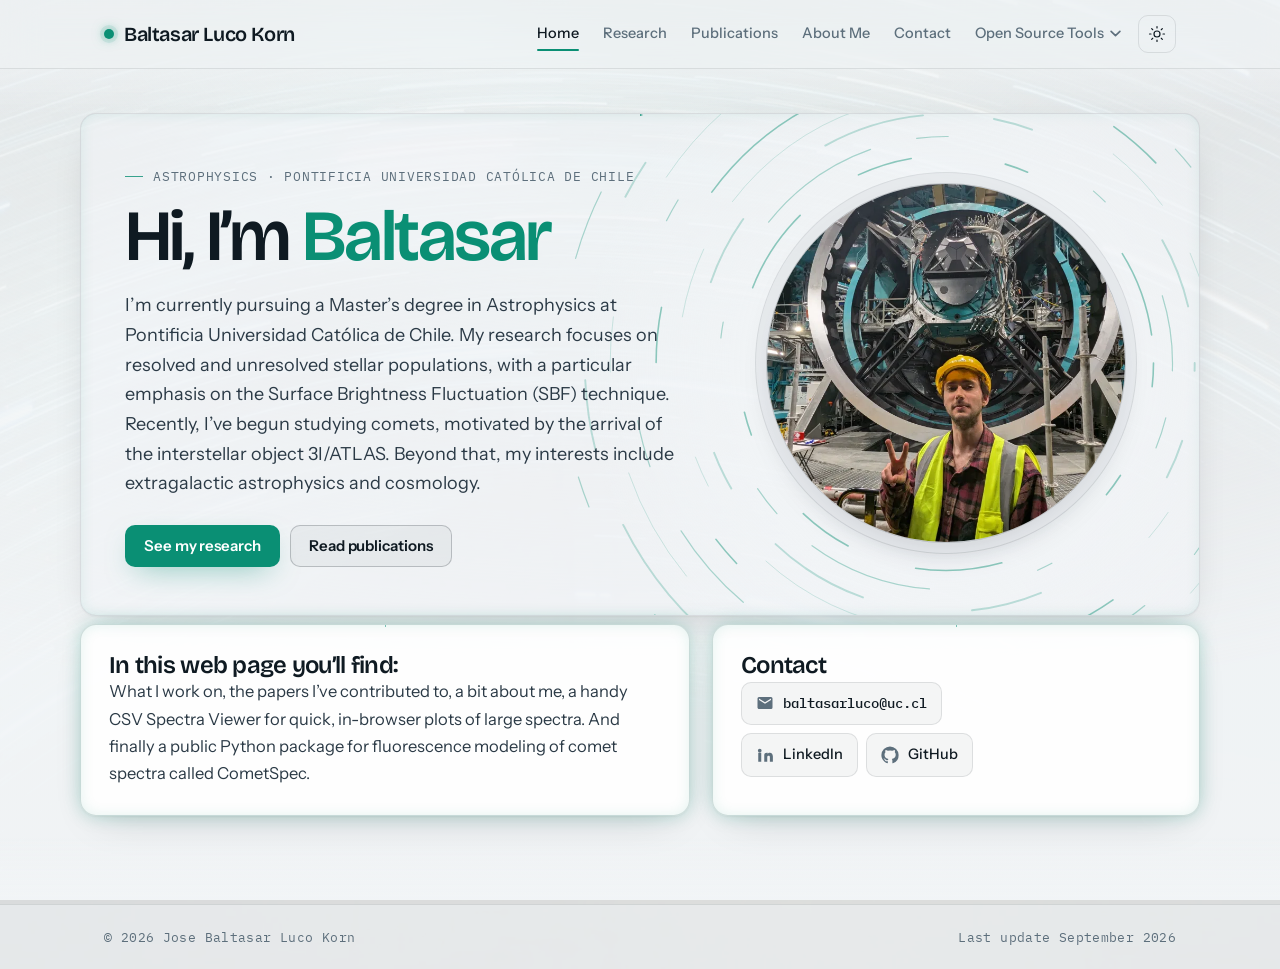
==== commit 2337abbc: "Redesign site: "long exposure" theme, scroll effects, performance pass - New dark-first design deriv" ====
--- a/index.html
+++ b/index.html
@@ -4,69 +4,86 @@
   <meta charset="utf-8" />
   <meta name="viewport" content="width=device-width, initial-scale=1" />
   <title>Baltasar Luco — Personal Site</title>
+  <meta name="description" content="Baltasar Luco Korn — astrophysics master's student at Pontificia Universidad Católica de Chile. Stellar populations, surface brightness fluctuations, and interstellar comet 3I/ATLAS." />
   <link rel="icon" href="assets/img/favicon.png" />
+  <script>
+    /* Apply the saved theme before first paint to avoid a flash. */
+    try { var t = localStorage.getItem('theme'); if (t === 'dark' || t === 'light') document.documentElement.dataset.theme = t; } catch (e) {}
+    /* Pre-hide cards before first paint so the entrance cascade never blinks. */
+    try { if ('IntersectionObserver' in window && !matchMedia('(prefers-reduced-motion: reduce)').matches) document.documentElement.classList.add('reveal-ready'); } catch (e) {}
+  </script>
   <link rel="preconnect" href="https://fonts.googleapis.com">
   <link rel="preconnect" href="https://fonts.gstatic.com" crossorigin>
-  <link rel="stylesheet" href="https://fonts.googleapis.com/css2?family=Bebas+Neue&display=swap">
-  <link rel="stylesheet" href="assets/css/styles.css" />
-  
-  <!-- Preload critical above-the-fold images -->
-  <link rel="preload" as="image" type="image/webp" href="assets/img/Retrato.webp">
-  <link rel="preload" as="image" href="assets/img/Retrato.JPG">
-  <link rel="preload" as="image" type="image/webp" href="assets/img/Cooming_zoom.webp">
-  <link rel="preload" as="image" href="assets/img/Cooming_zoom.jpg">
+  <link rel="stylesheet" href="https://fonts.googleapis.com/css2?family=Bricolage+Grotesque:opsz,wght@12..96,500;12..96,600&family=IBM+Plex+Mono:wght@400;500&family=Instrument+Sans:ital,wght@0,400;0,500;0,600;1,400&display=swap">
+  <link rel="stylesheet" href="assets/css/styles.css?v=20260903i" />
+
+  <!-- Preload the above-the-fold portrait -->
+  <link rel="preload" as="image" href="assets/img/Retrato-900.webp">
 </head>
 <body>
+  <a class="skip-link" href="#main">Skip to content</a>
+  <div class="sky" aria-hidden="true"></div>
   <header class="header">
     <div class="container header__inner">
-      <a href="#" id="brand-trigger" class="brand">Baltasar Luco Korn</a>
-      <button class="nav-toggle" aria-expanded="false" aria-controls="site-nav">
-        <span class="nav-toggle__bar"></span>
-        <span class="nav-toggle__bar"></span>
-        <span class="nav-toggle__bar"></span>
-      </button>
-      <nav class="nav" id="site-nav" data-nav>
-        <a href="#home" class="nav__link" data-navto="home">Home</a>
-        <a href="#research" class="nav__link" data-navto="research">Research</a>
-        <a href="#publications" class="nav__link" data-navto="publications">Publications</a>
-        <a href="#about" class="nav__link" data-navto="about">About Me</a>
-        <a href="#contact" class="nav__link" data-navto="contact">Contact</a>
-        <div class="nav__dropdown" id="tools-dropdown">
-          <button class="nav__dropdown-toggle" aria-expanded="false" aria-controls="tools-menu">
-            Open Source Tools
-            <svg viewBox="0 0 10 6" fill="none" stroke="currentColor" stroke-width="1.5" stroke-linecap="round" stroke-linejoin="round" aria-hidden="true"><path d="M1 1l4 4 4-4"/></svg>
-          </button>
-          <div class="nav__dropdown-menu" id="tools-menu" role="menu">
-            <a href="pages/spectral_viewer.html" class="nav__dropdown-item" role="menuitem">
-              <svg viewBox="0 0 16 16" fill="none" stroke="currentColor" stroke-width="1.5" width="14" height="14" aria-hidden="true"><polyline points="1,12 5,6 9,9 13,3"/><line x1="13" y1="3" x2="13" y2="7"/><line x1="13" y1="3" x2="9" y2="3"/></svg>
-              Interactive Spectra Viewer
-            </a>
-            <a href="https://github.com/baltasarluco/CometSpec" target="_blank" rel="noopener" class="nav__dropdown-item" role="menuitem">
-              <svg viewBox="0 0 16 16" fill="currentColor" width="14" height="14" aria-hidden="true"><path d="M8 0C3.58 0 0 3.58 0 8c0 3.54 2.29 6.53 5.47 7.59.4.07.55-.17.55-.38 0-.19-.01-.82-.01-1.49-2.01.37-2.53-.49-2.69-.94-.09-.23-.48-.94-.82-1.13-.28-.15-.68-.52-.01-.53.63-.01 1.08.58 1.23.82.72 1.21 1.87.87 2.33.66.07-.52.28-.87.51-1.07-1.78-.2-3.64-.89-3.64-3.95 0-.87.31-1.59.82-2.15-.08-.2-.36-1.02.08-2.12 0 0 .67-.21 2.2.82.64-.18 1.32-.27 2-.27.68 0 1.36.09 2 .27 1.53-1.04 2.2-.82 2.2-.82.44 1.1.16 1.92.08 2.12.51.56.82 1.27.82 2.15 0 3.07-1.87 3.75-3.65 3.95.29.25.54.73.54 1.48 0 1.07-.01 1.93-.01 2.2 0 .21.15.46.55.38A8.013 8.013 0 0016 8c0-4.42-3.58-8-8-8z"/></svg>
-              CometSpec
-            </a>
-            <a href="https://cometspec.readthedocs.io/" target="_blank" rel="noopener" class="nav__dropdown-item" role="menuitem">
-              <svg viewBox="0 0 16 16" fill="none" stroke="currentColor" stroke-width="1.5" width="14" height="14" aria-hidden="true"><path d="M2 3h12v10H2zM5 3V1h6v2M6 7h4M6 10h4"/></svg>
-              CometSpec Documentation
-            </a>
-          </div>
-        </div>
-      </nav>
+      <a href="#" id="brand-trigger" class="brand" title="Baltasar Luco Korn">
+        <span class="brand__mark" aria-hidden="true"></span>
+        Baltasar Luco Korn
+      </a>
+      <div class="header__right">
+        <nav class="nav" id="site-nav" data-nav aria-label="Primary">
+          <a href="#home" class="nav__link" data-navto="home">Home</a>
+          <a href="#research" class="nav__link" data-navto="research">Research</a>
+          <a href="#publications" class="nav__link" data-navto="publications">Publications</a>
+          <a href="#about" class="nav__link" data-navto="about">About Me</a>
+          <a href="#contact" class="nav__link" data-navto="contact">Contact</a>
+          <div class="nav__dropdown" id="tools-dropdown">
+            <button class="nav__dropdown-toggle" aria-expanded="false" aria-controls="tools-menu">
+              Open Source Tools
+              <svg viewBox="0 0 10 6" fill="none" stroke="currentColor" stroke-width="1.5" stroke-linecap="round" stroke-linejoin="round" aria-hidden="true"><path d="M1 1l4 4 4-4"/></svg>
+            </button>
+            <div class="nav__dropdown-menu" id="tools-menu" role="menu">
+              <a href="pages/spectral_viewer.html" class="nav__dropdown-item" role="menuitem">
+                <svg viewBox="0 0 16 16" fill="none" stroke="currentColor" stroke-width="1.5" width="14" height="14" aria-hidden="true"><polyline points="1,12 5,6 9,9 13,3"/><line x1="13" y1="3" x2="13" y2="7"/><line x1="13" y1="3" x2="9" y2="3"/></svg>
+                Interactive Spectra Viewer
+              </a>
+              <a href="https://github.com/baltasarluco/CometSpec" target="_blank" rel="noopener" class="nav__dropdown-item" role="menuitem">
+                <svg viewBox="0 0 16 16" fill="currentColor" width="14" height="14" aria-hidden="true"><path d="M8 0C3.58 0 0 3.58 0 8c0 3.54 2.29 6.53 5.47 7.59.4.07.55-.17.55-.38 0-.19-.01-.82-.01-1.49-2.01.37-2.53-.49-2.69-.94-.09-.23-.48-.94-.82-1.13-.28-.15-.68-.52-.01-.53.63-.01 1.08.58 1.23.82.72 1.21 1.87.87 2.33.66.07-.52.28-.87.51-1.07-1.78-.2-3.64-.89-3.64-3.95 0-.87.31-1.59.82-2.15-.08-.2-.36-1.02.08-2.12 0 0 .67-.21 2.2.82.64-.18 1.32-.27 2-.27.68 0 1.36.09 2 .27 1.53-1.04 2.2-.82 2.2-.82.44 1.1.16 1.92.08 2.12.51.56.82 1.27.82 2.15 0 3.07-1.87 3.75-3.65 3.95.29.25.54.73.54 1.48 0 1.07-.01 1.93-.01 2.2 0 .21.15.46.55.38A8.013 8.013 0 0016 8c0-4.42-3.58-8-8-8z"/></svg>
+                CometSpec
+              </a>
+              <a href="https://cometspec.readthedocs.io/" target="_blank" rel="noopener" class="nav__dropdown-item" role="menuitem">
+                <svg viewBox="0 0 16 16" fill="none" stroke="currentColor" stroke-width="1.5" width="14" height="14" aria-hidden="true"><path d="M2 3h12v10H2zM5 3V1h6v2M6 7h4M6 10h4"/></svg>
+                CometSpec Documentation
+              </a>
+            </div>
+          </div>
+        </nav>
+        <button class="icon-btn theme-toggle" id="theme-toggle" type="button" aria-label="Switch to light theme" aria-pressed="true">
+          <svg class="icon--moon" viewBox="0 0 24 24" fill="none" stroke="currentColor" stroke-width="1.6" stroke-linecap="round" stroke-linejoin="round" aria-hidden="true"><path d="M21 12.8A9 9 0 1 1 11.2 3a7 7 0 0 0 9.8 9.8Z"/></svg>
+          <svg class="icon--sun" viewBox="0 0 24 24" fill="none" stroke="currentColor" stroke-width="1.6" stroke-linecap="round" stroke-linejoin="round" aria-hidden="true"><circle cx="12" cy="12" r="4"/><path d="M12 2v2M12 20v2M4.9 4.9l1.4 1.4M17.7 17.7l1.4 1.4M2 12h2M20 12h2M4.9 19.1l1.4-1.4M17.7 6.3l1.4-1.4"/></svg>
+        </button>
+        <button class="icon-btn nav-toggle" aria-expanded="false" aria-controls="site-nav" aria-label="Open menu">
+          <span class="nav-toggle__bar"></span>
+          <span class="nav-toggle__bar"></span>
+          <span class="nav-toggle__bar"></span>
+        </button>
+      </div>
     </div>
   </header>
 
   <div class="viewport-fade top" aria-hidden="true"></div>
 
-  <main class="main container">
-    <section class="section" data-section="home" aria-labelledby="home-title">
-      <div class="hero card">
+  <main class="main container" id="main" tabindex="-1">
+    <!-- ===================== HOME ===================== -->
+    <section class="section section-home" data-section="home" aria-labelledby="home-title">
+      <div class="hero">
         <div class="hero__content">
+          <p class="eyebrow">Astrophysics · Pontificia Universidad Católica de Chile</p>
           <h1 id="home-title" class="title">Hi, I’m <span class="accent">Baltasar</span></h1>
           <p class="lead">
-            I’m currently pursuing a Master’s degree in Astrophysics at Pontificia Universidad Católica de Chile. 
-            My research focuses on resolved and unresolved stellar populations, with a particular emphasis on the 
-            Surface Brightness Fluctuation (SBF) technique. Recently, I’ve begun studying comets, motivated by the 
-            arrival of the interstellar object 3I/ATLAS. Beyond that, my interests include extragalactic astrophysics 
+            I’m currently pursuing a Master’s degree in Astrophysics at Pontificia Universidad Católica de Chile.
+            My research focuses on resolved and unresolved stellar populations, with a particular emphasis on the
+            Surface Brightness Fluctuation (SBF) technique. Recently, I’ve begun studying comets, motivated by the
+            arrival of the interstellar object 3I/ATLAS. Beyond that, my interests include extragalactic astrophysics
             and cosmology.
           </p>
           <div class="actions">
@@ -74,72 +91,82 @@
             <a class="btn btn--ghost" data-navto="publications" href="#publications">Read publications</a>
           </div>
         </div>
+
         <div class="hero__art">
+          <!-- Drawn star trails: dashed arcs around the portrait, slowly rotating (and with scroll). -->
+          <div class="trails-wrap" aria-hidden="true">
+          <svg class="trails" viewBox="0 0 1000 1000" aria-hidden="true" focusable="false">
+            <circle class="t1" cx="500" cy="500" r="262" stroke-dasharray="70 120 30 160 110 90"  stroke-dashoffset="40"/>
+            <circle class="t2" cx="500" cy="500" r="286" stroke-dasharray="20 140 160 60 40 200"  stroke-dashoffset="310"/>
+            <circle class="t3" cx="500" cy="500" r="314" stroke-dasharray="130 90 50 220 90 140"  stroke-dashoffset="120"/>
+            <circle class="t4" cx="500" cy="500" r="338" stroke-dasharray="40 180 90 70 200 120"  stroke-dashoffset="500"/>
+            <circle class="t1" cx="500" cy="500" r="366" stroke-dasharray="180 110 40 240 70 160" stroke-dashoffset="220"/>
+            <circle class="t2" cx="500" cy="500" r="396" stroke-dasharray="30 200 120 90 60 260"  stroke-dashoffset="90"/>
+            <circle class="t4" cx="500" cy="500" r="424" stroke-dasharray="150 130 70 190 110 220" stroke-dashoffset="700"/>
+            <circle class="t3" cx="500" cy="500" r="456" stroke-dasharray="90 240 50 160 210 100" stroke-dashoffset="380"/>
+            <circle class="t2" cx="500" cy="500" r="486" stroke-dasharray="220 160 40 280 90 200" stroke-dashoffset="1020"/>
+          </svg>
+          </div>
           <picture>
-            <source srcset="assets/img/Retrato.webp" type="image/webp">
             <img
-              src="assets/img/Retrato.JPG"
-              alt="Baltasar Luco"
+              src="assets/img/Retrato-900.webp"
+              alt="Baltasar Luco in front of a telescope mirror cell, wearing a hard hat"
               class="hero-img"
-              loading="lazy"
+              width="900" height="900"
               decoding="async"
+              fetchpriority="high"
             />
           </picture>
         </div>
       </div>
 
       <div class="grid two">
-        <article class="card soft">
-          <h2 class="subtitle">In this web page you’ll find:</h2>
-        <p class="lead">What I work on, the papers I’ve contributed to, a bit about me, a handy CSV Spectra Viewer for quick, in-browser plots of large spectra. And Finally a public python package for Fluorscence modeling of comet spectra called CometSpec</p>
-          
-        </article>
-        
         <article class="card">
-  <h2 class="subtitle">Contact</h2>
-  <ul class="contact">
-    <!-- Row 1: full width -->
-    <li class="full">
-      <a class="contact__link">
-        <!-- Mail icon -->
-        <svg aria-hidden="true" width="18" height="18" viewBox="0 0 24 24" fill="currentColor">
-          <path d="M20 4H4a2 2 0 0 0-2 2v12c0 1.1.9 2 2 2h16a2 2 0 0 0 2-2V6a2 2 0 0 0-2-2Zm0 4-8 5L4 8V6l8 5 8-5v2Z"/>
-        </svg>
-        Email: baltasarluco@uc.cl
-      </a>
-      </li>
-      <!-- Row 2: LinkedIn (left) -->
-      <li>
-        <a class="contact__link" href="https://www.linkedin.com/in/jose-baltasar-luco-korn" target="_blank" rel="noopener">
-          <svg aria-hidden="true" width="18" height="18" viewBox="0 0 24 24" fill="currentColor">
-            <path d="M4.98 3.5a2.5 2.5 0 1 0 0 5.001 2.5 2.5 0 0 0 0-5ZM3 9h4v12H3zM14.5 9c-2.08 0-3.5 1.14-3.5 3.02V21h4v-6.07c0-1.08.75-1.78 1.82-1.78 1.04 0 1.68.7 1.68 1.78V21h4v-6.93C22.5 10.75 20.86 9 18.5 9c-1.4 0-2.49.62-3 1.44V9h-1z"/>
-          </svg>
-          LinkedIn
-        </a>
-      </li>
-        <!-- Row 2: GitHub (right) -->
-        <li>
-          <a class="contact__link" href="https://github.com/baltasarluco" target="_blank" rel="noopener">
-            <svg aria-hidden="true" width="18" height="18" viewBox="0 0 24 24" fill="currentColor">
-              <path d="M12 .5A11.5 11.5 0 0 0 .5 12c0 5.08 3.29 9.38 7.86 10.9.58.1.79-.25.79-.56v-2c-3.2.7-3.88-1.37-3.88-1.37-.53-1.34-1.3-1.7-1.3-1.7-1.06-.72.08-.71.08-.71 1.18.08 1.8 1.21 1.8 1.21 1.04 1.78 2.72 1.27 3.38.97.11-.77.41-1.27.74-1.56-2.55-.3-5.23-1.28-5.23-5.72 0-1.26.45-2.28 1.2-3.09-.12-.3-.52-1.52.12-3.17 0 0 .98-.31 3.2 1.18a11.1 11.1 0 0 1 5.82 0c2.21-1.49 3.2-1.18 3.2-1.18.64 1.65.24 2.87.12 3.17.75.81 1.2 1.83 1.2 3.09 0 4.45-2.68 5.41-5.24 5.71.42.36.8 1.07.8 2.17v3.22c0 .31.21.66.8.55A11.5 11.5 0 0 0 23.5 12 11.5 11.5 0 0 0 12 .5z"/>
-            </svg>
-            GitHub
-          </a>
-        </li>
-      </ul>
-      
-    </article>
-
- <!-- Second page ------------------------------------------->
-
+          <h2 class="subtitle" style="font-size:24px">In this web page you’ll find:</h2>
+          <p class="lead" style="font-size:16.5px">What I work on, the papers I’ve contributed to, a bit about me, a handy CSV Spectra Viewer for quick, in-browser plots of large spectra. And finally a public Python package for fluorescence modeling of comet spectra called CometSpec.</p>
+        </article>
+
+        <article class="card">
+          <h2 class="subtitle" style="font-size:24px">Contact</h2>
+          <ul class="contact">
+            <li class="full">
+              <a class="contact__link" href="mailto:baltasarluco@uc.cl">
+                <svg aria-hidden="true" width="18" height="18" viewBox="0 0 24 24" fill="currentColor">
+                  <path d="M20 4H4a2 2 0 0 0-2 2v12c0 1.1.9 2 2 2h16a2 2 0 0 0 2-2V6a2 2 0 0 0-2-2Zm0 4-8 5L4 8V6l8 5 8-5v2Z"/>
+                </svg>
+                <span class="mono">baltasarluco@uc.cl</span>
+              </a>
+            </li>
+            <li>
+              <a class="contact__link" href="https://www.linkedin.com/in/jose-baltasar-luco-korn" target="_blank" rel="noopener">
+                <svg aria-hidden="true" width="18" height="18" viewBox="0 0 24 24" fill="currentColor">
+                  <path d="M4.98 3.5a2.5 2.5 0 1 0 0 5.001 2.5 2.5 0 0 0 0-5ZM3 9h4v12H3zM14.5 9c-2.08 0-3.5 1.14-3.5 3.02V21h4v-6.07c0-1.08.75-1.78 1.82-1.78 1.04 0 1.68.7 1.68 1.78V21h4v-6.93C22.5 10.75 20.86 9 18.5 9c-1.4 0-2.49.62-3 1.44V9h-1z"/>
+                </svg>
+                LinkedIn
+              </a>
+            </li>
+            <li>
+              <a class="contact__link" href="https://github.com/baltasarluco" target="_blank" rel="noopener">
+                <svg aria-hidden="true" width="18" height="18" viewBox="0 0 24 24" fill="currentColor">
+                  <path d="M12 .5A11.5 11.5 0 0 0 .5 12c0 5.08 3.29 9.38 7.86 10.9.58.1.79-.25.79-.56v-2c-3.2.7-3.88-1.37-3.88-1.37-.53-1.34-1.3-1.7-1.3-1.7-1.06-.72.08-.71.08-.71 1.18.08 1.8 1.21 1.8 1.21 1.04 1.78 2.72 1.27 3.38.97.11-.77.41-1.27.74-1.56-2.55-.3-5.23-1.28-5.23-5.72 0-1.26.45-2.28 1.2-3.09-.12-.3-.52-1.52.12-3.17 0 0 .98-.31 3.2 1.18a11.1 11.1 0 0 1 5.82 0c2.21-1.49 3.2-1.18 3.2-1.18.64 1.65.24 2.87.12 3.17.75.81 1.2 1.83 1.2 3.09 0 4.45-2.68 5.41-5.24 5.71.42.36.8 1.07.8 2.17v3.22c0 .31.21.66.8.55A11.5 11.5 0 0 0 23.5 12 11.5 11.5 0 0 0 12 .5z"/>
+                </svg>
+                GitHub
+              </a>
+            </li>
+          </ul>
+        </article>
       </div>
     </section>
 
+    <!-- ===================== RESEARCH ===================== -->
     <section class="section is-hidden" data-section="research" aria-labelledby="research-title">
-      <h2 id="research-title" class="subtitle">Research</h2>
-      
+      <div class="section-head">
+        <h2 id="research-title" class="subtitle">Research</h2>
+        <span class="section-head__meta" data-count="[data-section='research'] .research-list > article" data-singular="project" data-plural="projects"></span>
+      </div>
+
       <div class="grid one research-list">
-        <article class="card card--split" data-reveal id="proj-gcvr">
+        <article class="card card--split" id="proj-gcvr">
           <div class="card__body">
             <h3>Galactic Center VR</h3>
             <p>
@@ -152,12 +179,10 @@
               My contributions focused on user-facing utilities, parameter
               controls, and in-app menus, to make the app intuitive and accessible.
             </p>
-
             <div class="card__actions">
               <a class="btn btn--ghost" href="https://store.steampowered.com/app/1240350/Galactic_Center_VR/" target="_blank" rel="noopener">
                 Check the App
               </a>
-
               <ul class="chips">
                 <li class="chip">Unity</li>
                 <li class="chip">C#</li>
@@ -167,7 +192,6 @@
           </div>
 
           <figure class="card__media">
-            <!-- ⬇️ replace src with your actual image -->
             <picture>
               <source srcset="assets/img/VR.webp" type="image/webp">
               <img src="assets/img/VR.jpg"
@@ -177,453 +201,462 @@
           </figure>
         </article>
 
-        <article class="card card--weave" data-reveal id="proj-sbf">
-  <!-- ROW 1: text (left) | image (right) -->
-  <div class="row row-a">
-    <div class="text text--a">
-      <h3>Surface Brightness Fluctuations (SBF)</h3>
-      <p>
-        Since <strong>2021</strong> I’ve been part of <strong>Prof. Thomas Puzia’s</strong> group,
-        working with the <em>Surface Brightness Fluctuations</em> method. Rather than treating SBF
-        solely as a distance indicator, my work explores its value for the study of
-        <strong>stellar populations</strong>.
-      </p>
-      <p>
-        I began by quantifying how SBF absolute magnitudes vary with <strong>age</strong> and
-        <strong>metallicity</strong> across multiple <strong>HST</strong> filters using
-        <strong>Milky Way globular clusters</strong>. This became my <strong>bachelor’s thesis</strong>;
-        I’m currently preparing the manuscript for submission.
-      </p>
-    </div>
-
-    <!-- IMAGE (right) -->
-    <figure class="figure figure--b">
-      <a class="figure__link" href="assets/pdfs/Met_606.pdf"
-         target="_blank" rel="noopener"
-         aria-label="Open project PDF: Met_606.pdf">
-        <div class="figure__frame">
-          <picture>
-            <source srcset="assets/img/Met_606.webp" type="image/webp">
-            <img class="figure__img"
-                 src="assets/img/Met_606.jpg"
-                 alt="Preview of SBF synthetic-population grids">
-          </picture>
-        </div>
-      </a>
-    </figure>
-  </div>
-
-  <!-- ROW 2: image (left) | text (right) -->
-  <div class="row row-b">
-    <!-- IMAGE (left) -->
-    <figure class="figure figure--a">
-      <a class="figure__link" href="assets/pdfs/F606-F814_Met.pdf"
-         target="_blank" rel="noopener"
-         aria-label="Open thesis PDF: F606-F814_Met.pdf">
-        <div class="figure__frame">
-          <picture>
-            <source srcset="assets/img/F606-F814_Met.webp" type="image/webp">
-            <img class="figure__img"
-                 src="assets/img/F606-F814_Met.jpg"
-                 alt="Preview of thesis PDF: F606–F814 metallicity relation">
-          </picture>
-        </div>
-      </a>
-    </figure>
-
-    <div class="text text--b">
-      <p>
-        For my <strong>master’s thesis</strong> I model SBF <strong>magnitudes</strong> and
-        <strong>colors</strong> using <strong>synthetic stellar populations</strong>, from simple to
-        composite populations, expanding the filter set and adding <strong>narrow-band</strong> passbands.
-        The goal is to link population parameters to SBF observables and map key degeneracies.
-      </p>
-
-      <ul class="chips">
-        <li class="chip">SBF</li>
-        <li class="chip">Stellar Populations</li>
-        <li class="chip">HST</li>
-        <li class="chip">Globular Clusters</li>
-        <li class="chip">Broad and Narrow Band Imaging</li>
-      </ul>
-    </div>
-  </div>
-</article>
-
-
-          <article class="card card--split" data-reveal id="proj-3i">
-            <div class="card__body">
-              <h3>3I/ATLAS</h3>
+        <article class="card card--weave" id="proj-sbf">
+          <div class="text text--a">
+            <h3>Surface Brightness Fluctuations (SBF)</h3>
+            <p>
+              Since <strong>2021</strong> I’ve been part of <strong>Prof. Thomas Puzia’s</strong> group,
+              working with the <em>Surface Brightness Fluctuations</em> method. Rather than treating SBF
+              solely as a distance indicator, my work explores its value for the study of
+              <strong>stellar populations</strong>.
+            </p>
+            <p>
+              I began by quantifying how SBF absolute magnitudes vary with <strong>age</strong> and
+              <strong>metallicity</strong> across multiple <strong>HST</strong> filters using
+              <strong>Milky Way globular clusters</strong>. This became my <strong>bachelor’s thesis</strong>;
+              I’m currently preparing the manuscript for submission.
+            </p>
+          </div>
+
+          <figure class="figure figure--b">
+            <a class="figure__link" href="assets/pdfs/Met_606.pdf"
+               target="_blank" rel="noopener"
+               aria-label="Open project PDF: Met_606.pdf">
+              <div class="figure__frame">
+                <picture>
+                  <source srcset="assets/img/Met_606.webp" type="image/webp">
+                  <img class="figure__img"
+                       src="assets/img/Met_606.jpg"
+                       alt="Preview of SBF synthetic-population grids"
+                       loading="lazy" decoding="async">
+                </picture>
+                <span class="figure__badge">PDF</span>
+              </div>
+            </a>
+          </figure>
+
+          <figure class="figure figure--a">
+            <a class="figure__link" href="assets/pdfs/F606-F814_Met.pdf"
+               target="_blank" rel="noopener"
+               aria-label="Open thesis PDF: F606-F814_Met.pdf">
+              <div class="figure__frame">
+                <picture>
+                  <source srcset="assets/img/F606-F814_Met.webp" type="image/webp">
+                  <img class="figure__img"
+                       src="assets/img/F606-F814_Met.jpg"
+                       alt="Preview of thesis PDF: F606–F814 metallicity relation"
+                       loading="lazy" decoding="async">
+                </picture>
+                <span class="figure__badge">PDF</span>
+              </div>
+            </a>
+          </figure>
+
+          <div class="text text--b">
+            <p>
+              For my <strong>master’s thesis</strong> I model SBF <strong>magnitudes</strong> and
+              <strong>colors</strong> using <strong>synthetic stellar populations</strong>, from simple to
+              composite populations, expanding the filter set and adding <strong>narrow-band</strong> passbands.
+              The goal is to link population parameters to SBF observables and map key degeneracies.
+            </p>
+            <ul class="chips">
+              <li class="chip">SBF</li>
+              <li class="chip">Stellar Populations</li>
+              <li class="chip">HST</li>
+              <li class="chip">Globular Clusters</li>
+              <li class="chip">Broad and Narrow Band Imaging</li>
+            </ul>
+          </div>
+        </article>
+
+        <article class="card card--stack" id="proj-3i">
+          <div class="card__body">
+            <h3>3I/ATLAS</h3>
+            <p>
+              Since <strong>July 2025</strong> our group has been studying the interstellar object
+              <strong>3I/ATLAS</strong>, the third known interstellar visitor to pass through the
+              <strong>Solar System</strong>. We have collected observations from multiple facilities,
+              including <strong>SOAR</strong> and the <strong>VLT</strong>.
+            </p>
+            <p>
+              I have analyzed high-resolution <strong>spectroscopy</strong> to investigate its composition and
+              temporal evolution (e.g., CN, [O I], CO<sub>2</sub>, H<sub>2</sub>O, and dust behavior).
+            </p>
+            <p>
+              We have developed a Python package called <strong>CometSpec</strong> for this purpose. The package allows fluorescence modeling and fitting via Markov-chain Monte Carlo (MCMC). Isotopes can be included and you can provide your own line lists to expand to more molecules. <em>Check the Publication section for the paper reference.</em>
+            </p>
+            <div class="card__actions">
+              <a class="btn btn--ghost" href="https://cometspec.readthedocs.io/en/latest/" target="_blank" rel="noopener">
+                <svg aria-hidden="true" viewBox="0 0 24 24" fill="currentColor">
+                  <path d="M12 .5A11.5 11.5 0 0 0 .5 12c0 5.08 3.29 9.38 7.86 10.9.58.1.79-.25.79-.56v-2c-3.2.7-3.88-1.37-3.88-1.37-.53-1.34-1.3-1.7-1.3-1.7-1.06-.72.08-.71.08-.71 1.18.08 1.8 1.21 1.8 1.21 1.04 1.78 2.72 1.27 3.38.97.11-.77.41-1.27.74-1.56-2.55-.3-5.23-1.28-5.23-5.72 0-1.26.45-2.28 1.2-3.09-.12-.3-.52-1.52.12-3.17 0 0 .98-.31 3.2 1.18a11.1 11.1 0 0 1 5.82 0c2.21-1.49 3.2-1.18 3.2-1.18.64 1.65.24 2.87.12 3.17.75.81 1.2 1.83 1.2 3.09 0 4.45-2.68 5.41-5.24 5.71.42.36.8 1.07.8 2.17v3.22c0 .31.21.66.8.55A11.5 11.5 0 0 0 23.5 12 11.5 11.5 0 0 0 12 .5z"/>
+                </svg>
+                CometSpec
+              </a>
+              <ul class="chips">
+                <li class="chip">3I/ATLAS</li>
+                <li class="chip">Interstellar Object</li>
+                <li class="chip">Spectroscopy</li>
+                <li class="chip">SOAR</li>
+                <li class="chip">VLT</li>
+              </ul>
+            </div>
+          </div>
+
+          <figure class="card__media">
+            <img
+              src="assets/img/Super_plot-2000.webp"
+              alt="CometSpec fluorescence model fit to 3I/ATLAS spectrum"
+              width="2000" height="831"
+              loading="lazy"
+              decoding="async">
+          </figure>
+        </article>
+      </div>
+    </section>
+
+    <!-- ===================== PUBLICATIONS ===================== -->
+    <section class="section is-hidden" data-section="publications" aria-labelledby="pubs-title">
+      <div class="section-head">
+        <h2 id="pubs-title" class="subtitle">Publications</h2>
+        <span class="section-head__meta" data-count="[data-section='publications'] .pub-card" data-singular="paper" data-plural="papers"></span>
+      </div>
+
+      <div class="grid one">
+
+        <!-- ESPRESSO (2026) -->
+        <article class="card pub-card">
+          <div class="pub-rail">
+            <div class="pub-year">2026</div>
+            <span class="pub-status">Accepted</span>
+          </div>
+          <div class="pub-main">
+            <h3 class="pub-title">Very Large Telescope observations of interstellar comet 3I/ATLAS III: High-resolution monitoring of CN and forbidden oxygen emission across the perihelion passage with ESPRESSO</h3>
+            <p class="pub-authors">
+              <span class="me">Luco, Baltasar</span>; Puzia, Thomas H.; Rahatgaonkar, Rohan; Carvajal, Juan Pablo; Nayak, Prasanta K.
+            </p>
+            <p class="pub-meta">
+              <span class="pub-journal">arXiv:2607.15355</span>
+              <span>Accepted for publication in A&amp;A</span>
+            </p>
+            <p class="pub-description">
+              3I/ATLAS is only the third known interstellar object to traverse the Solar System. We obtained high-resolution (R ≃ 140000) spectroscopy of 3I/ATLAS on 23 nights with VLT/ESPRESSO (r<sub>h</sub> = 1.67−2.45 au). CN production rates were derived by fitting the B<sup>2</sup>Σ<sup>+</sup>−X<sup>2</sup>Σ<sup>+</sup> band, using CometSpec, a publicly released Python package for flexible fluorescence modeling. The three forbidden [O I] lines were modeled to derive the green-to-red (G/R) flux ratio and a CO<sub>2</sub>/H<sub>2</sub>O proxy. We fit Q<sub>CN</sub> = a(r<sub>h</sub>/1 au)<sup>b</sup> to the production rate versus heliocentric distance relation. The pre-perihelion CN power-law index is b<sub>pre</sub> = −4.62<sup>+1.25</sup><sub>−1.22</sub>, within the range observed for solar-system comets. The CN residuals about the smooth model show substantial scatter that we attribute to a combination of systematics and possible physical drivers that the present cadence cannot disentangle. The G/R ratio decreases from ∼0.42 ± 0.14 at r<sub>h</sub> ≃ 2.4 au to ∼0.114 ± 0.004 near perihelion. The asymmetric piecewise oxygen fit is strongly preferred over the symmetric one, consistent with thermal-inertia models, although denser post-perihelion sampling would be needed to confirm this. The CO<sub>2</sub>/H<sub>2</sub>O proxy spans ∼0.06−1.06 and is comparable to the values reported by Subaru/HDS and SPHEREx, and to those measured for 2I/Borisov. We additionally identify Ni I and Fe I, and report post-perihelion production rates for C<sub>2</sub> and CH. Our high-resolution monitoring of 3I/ATLAS reveals a CO<sub>2</sub>-rich coma that becomes progressively H<sub>2</sub>O-dominated near perihelion, with a G/R asymmetry consistent with delayed H<sub>2</sub>O sublimation predicted by thermal-inertia models. Together with the public release of CometSpec and the reduced data, these results provide both an empirical reference and a methodological framework for the next generation of interstellar-object monitoring campaigns.
+            </p>
+            <div class="pub-links">
+              <a class="btn btn--ghost btn--sm" href="https://ui.adsabs.harvard.edu/abs/2026arXiv260715355L/abstract" target="_blank" rel="noopener">
+                <svg aria-hidden="true" viewBox="0 0 24 24" fill="none" stroke="currentColor" stroke-width="2" stroke-linecap="round" stroke-linejoin="round"><path d="M14 3h7v7M21 3l-9 9M19 14v5a2 2 0 0 1-2 2H5a2 2 0 0 1-2-2V7a2 2 0 0 1 2-2h5"/></svg>
+                ADS
+              </a>
+              <button class="btn btn--link" type="button" data-abstract-toggle aria-expanded="false">Show full abstract</button>
+            </div>
+          </div>
+        </article>
+
+        <!-- VLT (August 2025) -->
+        <article class="card pub-card">
+          <div class="pub-rail">
+            <div class="pub-year">2025<small>August</small></div>
+            <span class="pub-status">Published</span>
+          </div>
+          <div class="pub-main">
+            <h3 class="pub-title">VLT observations of interstellar comet 3I/ATLAS II. From quiescence to glow: Dramatic rise of Ni I emission and incipient CN outgassing at large heliocentric distances</h3>
+            <p class="pub-authors">
+              Rahatgaonkar, Rohan; Carvajal, Juan Pablo; Puzia, Thomas H.; <span class="me">Luco, Baltasar</span>; Jehin, Emmanuel; Hutsemékers, Damien; Opitom, Cyrielle; Manfroid, Jean; Marsset, Michaël; Yang, Bin; et al.
+            </p>
+            <p class="pub-meta">
+              <span class="pub-journal">The Astrophysical Journal Letters, Volume 995, Issue 1, id.L34, 13 pp.</span>
+            </p>
+            <p class="pub-description">
+              We report VLT spectroscopy of the interstellar comet 3I/ATLAS (C/2025 N1) from r<sub>h</sub> ≃ 4.4 to 2.85 au using X-shooter (300-550 nm, R ≃ 3000) and UVES (optical, R ≃ 35k-80k). The coma is dust-dominated with a fairly constant red optical continuum slope (~21-22%/1000Å). We report detection of CN emission and also detect numerous Ni I lines while Fe I remains undetected, potentially implying efficiently released gas-phase Ni. We observe a steep heliocentric-distance scaling for the production rates Q(Ni) ∝ r<sub>h</sub><sup>-8.43±0.79</sup> and for Q(CN) ∝ r<sub>h</sub><sup>-9.38±1.2</sup>...
+            </p>
+            <div class="pub-links">
+              <a class="btn btn--ghost btn--sm" href="https://ui.adsabs.harvard.edu/abs/2025ApJ...995L..34R/abstract" target="_blank" rel="noopener">
+                <svg aria-hidden="true" viewBox="0 0 24 24" fill="none" stroke="currentColor" stroke-width="2" stroke-linecap="round" stroke-linejoin="round"><path d="M14 3h7v7M21 3l-9 9M19 14v5a2 2 0 0 1-2 2H5a2 2 0 0 1-2-2V7a2 2 0 0 1 2-2h5"/></svg>
+                ADS
+              </a>
+              <button class="btn btn--link" type="button" data-abstract-toggle aria-expanded="false">Show full abstract</button>
+            </div>
+          </div>
+        </article>
+
+        <!-- SOAR (September 2025) -->
+        <article class="card pub-card">
+          <div class="pub-rail">
+            <div class="pub-year">2025<small>September</small></div>
+            <span class="pub-status">Published</span>
+          </div>
+          <div class="pub-main">
+            <h3 class="pub-title">Spectral Characteristics of Interstellar Object 3I/ATLAS from SOAR Observations</h3>
+            <p class="pub-authors">
+              Puzia, Thomas H.; Rahatgaonkar, Rohan; Carvajal, Juan Pablo; Nayak, Prasanta K.; <span class="me">Luco, Baltasar</span>
+            </p>
+            <p class="pub-meta">
+              <span class="pub-journal">The Astrophysical Journal Letters, Volume 990, Issue 1, id.L27, 6 pp.</span>
+            </p>
+            <p class="pub-description">
+              Interstellar objects (ISOs) provide unique insights into the building blocks and conditions of extrasolar planetary systems. The newly discovered object, 3I/ATLAS (C/2025 N1), represents the third known ISO after 1I/'Oumuamua and 2I/Borisov. We present initial spectroscopic characterizations of 3I using observations from the Goodman High Throughput Spectrograph on the 4.1 m SOAR Telescope in Chile during the night of July 3. The reflectance spectrum of 3I, covering 3700–7000 Å, reveals a red continuum, comparable to extreme trans-Neptunian objects, with a weak UV-optical turnover indicative of complex carbonaceous and irradiated organics...
+            </p>
+            <div class="pub-links">
+              <a class="btn btn--ghost btn--sm" href="https://ui.adsabs.harvard.edu/abs/2025ApJ...990L..27P/abstract" target="_blank" rel="noopener">
+                <svg aria-hidden="true" viewBox="0 0 24 24" fill="none" stroke="currentColor" stroke-width="2" stroke-linecap="round" stroke-linejoin="round"><path d="M14 3h7v7M21 3l-9 9M19 14v5a2 2 0 0 1-2 2H5a2 2 0 0 1-2-2V7a2 2 0 0 1 2-2h5"/></svg>
+                ADS
+              </a>
+              <button class="btn btn--link" type="button" data-abstract-toggle aria-expanded="false">Show full abstract</button>
+            </div>
+          </div>
+        </article>
+
+      </div>
+    </section>
+
+    <!-- ===================== ABOUT ===================== -->
+    <section class="section is-hidden" data-section="about" aria-labelledby="about-title">
+      <div class="section-head">
+        <h2 id="about-title" class="subtitle">About Me</h2>
+        <span class="section-head__meta">Santiago, Chile</span>
+      </div>
+
+      <div class="grid one">
+        <!-- Who I am -->
+        <article class="card">
+          <div class="about-intro">
+            <div>
+              <h3>Who I am</h3>
               <p>
-                Since <strong>July 2025</strong> our group has been studying the interstellar object
-                <strong>3I/ATLAS</strong>, the third known interstellar visitor to pass through the
-                <strong>Solar System</strong>. We have collected observations from multiple facilities,
-                including <strong>SOAR</strong> and the <strong>VLT</strong>.
+                Hello! I am <strong>Jose Baltasar Luco Korn</strong>, though I prefer to go by <strong>Baltasar</strong>.
+                I am a Chilean astronomy graduate student with a deep passion for understanding the universe through stellar populations and its chemical evolution.
               </p>
               <p>
-                I have analyzed high-resolution <strong>spectroscopy</strong> to investigate its composition and
-                temporal evolution (e.g., CN, [O I], CO<sub>2</sub>, H<sub>2</sub>O, and dust behavior).
+                I hold two bachelor's degrees one in <strong>Astrophysics</strong> and another in <strong>Mathematics</strong> from
+                <strong>Pontificia Universidad Católica de Chile</strong>, where I developed a strong foundation in both
+                theoretical and observational astronomy. Since 2025, I have been pursuing my <strong>Master's degree
+                in Astrophysics</strong> at the same institution, deepening my expertise in stellar population synthesis and
+                extragalactic research.
               </p>
               <p>
-                We have developed a Python package called <strong>CometSpec</strong> for this purpose. The package allows fluorescence modeling and fitting via Markov-chain Monte Carlo (MCMC). Isotopes can be included and you can provide your own line lists to expand to more molecules. <em>Check the Publication section for the paper reference.</em>
+                My fascination with astronomy began in childhood. Over the years, this curiosity has evolved into a focused research interest in <strong>stellar
+                populations</strong>, understanding how the collective properties of stars reveal the formation histories of galaxies. I am particularly drawn to using techniques like <strong>Surface Brightness
+                Fluctuations (SBF)</strong> to probe stellar ages, metallicities, and distances across cosmic time, from resolved to unresolved stellar populations, in simple and composite populations.
               </p>
-
-              <div class="card__actions">
-                <a class="btn btn--ghost" href="https://cometspec.readthedocs.io/en/latest/" target="_blank" rel="noopener">
-                  <svg aria-hidden="true" width="16" height="16" viewBox="0 0 24 24" fill="currentColor" style="vertical-align:middle;margin-right:4px">
-                    <path d="M12 .5A11.5 11.5 0 0 0 .5 12c0 5.08 3.29 9.38 7.86 10.9.58.1.79-.25.79-.56v-2c-3.2.7-3.88-1.37-3.88-1.37-.53-1.34-1.3-1.7-1.3-1.7-1.06-.72.08-.71.08-.71 1.18.08 1.8 1.21 1.8 1.21 1.04 1.78 2.72 1.27 3.38.97.11-.77.41-1.27.74-1.56-2.55-.3-5.23-1.28-5.23-5.72 0-1.26.45-2.28 1.2-3.09-.12-.3-.52-1.52.12-3.17 0 0 .98-.31 3.2 1.18a11.1 11.1 0 0 1 5.82 0c2.21-1.49 3.2-1.18 3.2-1.18.64 1.65.24 2.87.12 3.17.75.81 1.2 1.83 1.2 3.09 0 4.45-2.68 5.41-5.24 5.71.42.36.8 1.07.8 2.17v3.22c0 .31.21.66.8.55A11.5 11.5 0 0 0 23.5 12 11.5 11.5 0 0 0 12 .5z"/>
-                  </svg>
-                  CometSpec
-                </a>
-                <ul class="chips">
-                  <li class="chip">3I/ATLAS</li>
-                  <li class="chip">Interstellar Object</li>
-                  <li class="chip">Spectroscopy</li>
-                  <li class="chip">SOAR</li>
-                  <li class="chip">VLT</li>
-                </ul>
-              </div>
-            </div>
-
-            <picture>
-              <source srcset="assets/img/Super_plot.webp" type="image/webp">
-              <img
-                src="assets/img/Super_plot.jpg"
-                alt="CometSpec fluorescence model fit to 3I/ATLAS spectrum"
-                loading="lazy"
-                decoding="async"
-                style="width: 100%; height: auto; margin: 16px 0 0 0; border-radius: 10px; border: 1px solid var(--border); box-shadow: var(--img-shadow);"
-              >
-            </picture>
-          </article>
-      </div>
-    </section>
-
-    <!-- Third Page-->
-
-
-
-    <section class="section is-hidden" data-section="publications" aria-labelledby="pubs-title">
-      <h2 id="pubs-title" class="subtitle">Publications</h2>
-      
-      <!-- Publication cards in single column for better readability -->
-      <div class="grid one">
-
-        <!-- Publication - ESPRESSO (2026) -->
-        <article class="card pub-card">
-          <div class="pub-header">
-            <h3 class="pub-title">Very Large Telescope observations of interstellar comet 3I/ATLAS III: High-resolution monitoring of CN and forbidden oxygen emission across the perihelion passage with ESPRESSO</h3>
-            <p class="pub-authors">
-              <strong>Luco, Baltasar</strong>; Puzia, Thomas H.; Rahatgaonkar, Rohan; Carvajal, Juan Pablo; Nayak, Prasanta K.
-            </p>
-            <p class="pub-meta">
-              <span class="pub-journal">arXiv:2607.15355</span>
-              <span class="pub-separator">·</span>
-              <span class="pub-year">2026</span>
-              <span class="pub-separator">·</span>
-              <span class="pub-status">Accepted for publication in A&amp;A</span>
-            </p>
-          </div>
-
-          <p class="pub-description">
-            3I/ATLAS is only the third known interstellar object to traverse the Solar System. We obtained high-resolution (R ≃ 140000) spectroscopy of 3I/ATLAS on 23 nights with VLT/ESPRESSO (r<sub>h</sub> = 1.67−2.45 au). CN production rates were derived by fitting the B<sup>2</sup>Σ<sup>+</sup>−X<sup>2</sup>Σ<sup>+</sup> band, using CometSpec, a publicly released Python package for flexible fluorescence modeling. The three forbidden [O I] lines were modeled to derive the green-to-red (G/R) flux ratio and a CO<sub>2</sub>/H<sub>2</sub>O proxy. We fit Q<sub>CN</sub> = a(r<sub>h</sub>/1 au)<sup>b</sup> to the production rate versus heliocentric distance relation. The pre-perihelion CN power-law index is b<sub>pre</sub> = −4.62<sup>+1.25</sup><sub>−1.22</sub>, within the range observed for solar-system comets. The CN residuals about the smooth model show substantial scatter that we attribute to a combination of systematics and possible physical drivers that the present cadence cannot disentangle. The G/R ratio decreases from ∼0.42 ± 0.14 at r<sub>h</sub> ≃ 2.4 au to ∼0.114 ± 0.004 near perihelion. The asymmetric piecewise oxygen fit is strongly preferred over the symmetric one, consistent with thermal-inertia models, although denser post-perihelion sampling would be needed to confirm this. The CO<sub>2</sub>/H<sub>2</sub>O proxy spans ∼0.06−1.06 and is comparable to the values reported by Subaru/HDS and SPHEREx, and to those measured for 2I/Borisov. We additionally identify Ni I and Fe I, and report post-perihelion production rates for C<sub>2</sub> and CH. Our high-resolution monitoring of 3I/ATLAS reveals a CO<sub>2</sub>-rich coma that becomes progressively H<sub>2</sub>O-dominated near perihelion, with a G/R asymmetry consistent with delayed H<sub>2</sub>O sublimation predicted by thermal-inertia models. Together with the public release of CometSpec and the reduced data, these results provide both an empirical reference and a methodological framework for the next generation of interstellar-object monitoring campaigns.
-          </p>
-
-          <div class="pub-links">
-            <a class="btn btn--ghost btn--sm" href="https://ui.adsabs.harvard.edu/abs/2026arXiv260715355L/abstract" target="_blank" rel="noopener">
-              <svg aria-hidden="true" width="14" height="14" viewBox="0 0 24 24" fill="currentColor">
-                <path d="M12 2C6.48 2 2 6.48 2 12s4.48 10 10 10 10-4.48 10-10S17.52 2 12 2zm-2 15l-5-5 1.41-1.41L10 14.17l7.59-7.59L19 8l-9 9z"/>
-              </svg>
-              ADS
-            </a>
-          </div>
-        </article>
-
-        <!-- Publication 1 - VLT (August 2025) -->
-        <article class="card pub-card">
-          <div class="pub-header">
-            <h3 class="pub-title">VLT observations of interstellar comet 3I/ATLAS II. From quiescence to glow: Dramatic rise of Ni I emission and incipient CN outgassing at large heliocentric distances</h3>
-            <p class="pub-authors">
-              Rahatgaonkar, Rohan; Carvajal, Juan Pablo; Puzia, Thomas H.; <strong>Luco, Baltasar</strong>; Jehin, Emmanuel; Hutsemékers, Damien; Opitom, Cyrielle; Manfroid, Jean; Marsset, Michaël; Yang, Bin; et al.
-            </p>
-            <p class="pub-meta">
-              <span class="pub-journal">The Astrophysical Journal Letters, Volume 995, Issue 1, id.L34, 13 pp.</span>
-              <span class="pub-separator">·</span>
-              <span class="pub-year">August 2025</span>
-              <span class="pub-separator">·</span>
-              <span class="pub-status">Published</span>
-            </p>
-          </div>
-          
-          <p class="pub-description">
-            We report VLT spectroscopy of the interstellar comet 3I/ATLAS (C/2025 N1) from r<sub>h</sub> ≃ 4.4 to 2.85 au using X-shooter (300-550 nm, R ≃ 3000) and UVES (optical, R ≃ 35k-80k). The coma is dust-dominated with a fairly constant red optical continuum slope (~21-22%/1000Å). We report detection of CN emission and also detect numerous Ni I lines while Fe I remains undetected, potentially implying efficiently released gas-phase Ni. We observe a steep heliocentric-distance scaling for the production rates Q(Ni) ∝ r<sub>h</sub><sup>-8.43±0.79</sup> and for Q(CN) ∝ r<sub>h</sub><sup>-9.38±1.2</sup>...
-          </p>
-          
-          <div class="pub-links">
-            <a class="btn btn--ghost btn--sm" href="https://ui.adsabs.harvard.edu/abs/2025ApJ...995L..34R/abstract" target="_blank" rel="noopener">
-              <svg aria-hidden="true" width="14" height="14" viewBox="0 0 24 24" fill="currentColor">
-                <path d="M12 2C6.48 2 2 6.48 2 12s4.48 10 10 10 10-4.48 10-10S17.52 2 12 2zm-2 15l-5-5 1.41-1.41L10 14.17l7.59-7.59L19 8l-9 9z"/>
-              </svg>
-              ADS
-            </a>
-          </div>
-        </article>
-
-        <!-- Publication 2 - SOAR (September 2025) -->
-        <article class="card pub-card">
-          <div class="pub-header">
-            <h3 class="pub-title">Spectral Characteristics of Interstellar Object 3I/ATLAS from SOAR Observations</h3>
-            <p class="pub-authors">
-              Puzia, Thomas H.; Rahatgaonkar, Rohan; Carvajal, Juan Pablo; Nayak, Prasanta K.; <strong>Luco, Baltasar</strong>
-            </p>
-            <p class="pub-meta">
-              <span class="pub-journal">The Astrophysical Journal Letters, Volume 990, Issue 1, id.L27, 6 pp.</span>
-              <span class="pub-separator">·</span>
-              <span class="pub-year">September 2025</span>
-              <span class="pub-separator">·</span>
-              <span class="pub-status">Published</span>
-            </p>
-          </div>
-          
-          <p class="pub-description">
-            Interstellar objects (ISOs) provide unique insights into the building blocks and conditions of extrasolar planetary systems. The newly discovered object, 3I/ATLAS (C/2025 N1), represents the third known ISO after 1I/'Oumuamua and 2I/Borisov. We present initial spectroscopic characterizations of 3I using observations from the Goodman High Throughput Spectrograph on the 4.1 m SOAR Telescope in Chile during the night of July 3. The reflectance spectrum of 3I, covering 3700–7000 Å, reveals a red continuum, comparable to extreme trans-Neptunian objects, with a weak UV-optical turnover indicative of complex carbonaceous and irradiated organics...
-          </p>
-          
-          <div class="pub-links">
-            <a class="btn btn--ghost btn--sm" href="https://ui.adsabs.harvard.edu/abs/2025ApJ...990L..27P/abstract" target="_blank" rel="noopener">
-              <svg aria-hidden="true" width="14" height="14" viewBox="0 0 24 24" fill="currentColor">
-                <path d="M12 2C6.48 2 2 6.48 2 12s4.48 10 10 10 10-4.48 10-10S17.52 2 12 2zm-2 15l-5-5 1.41-1.41L10 14.17l7.59-7.59L19 8l-9 9z"/>
-              </svg>
-              ADS
-            </a>
-          </div>
-        </article>
-
-        
-      </div>
-    </section>
-
-    <section class="section is-hidden" data-section="about" aria-labelledby="about-title">
-      <h2 id="about-title" class="subtitle">About Me</h2>
-      <!-- Who I am - Full width card -->
-      <div class="grid one">
-        <article class="card">
-          <img src="assets/img/puc-logo.png" alt="Pontificia Universidad Católica de Chile" loading="lazy" decoding="async" style="float: right; width: 350px; height: auto; margin: 0 0 10px 10px;">
-          <h3 style="margin-top: 0;">Who I am</h3>
-          <p>
-            Hello! I am <strong>Jose Baltasar Luco Korn</strong>, though I prefer to go by <strong>Baltasar</strong>. 
-            I am a Chilean astronomy graduate student with a deep passion for understanding the universe through stellar populations and its chemical evolution.
-          </p>
-          <p>
-            I hold two bachelor's degrees one in <strong>Astrophysics</strong> and another in <strong>Mathematics</strong> from 
-            <strong>Pontificia Universidad Católica de Chile</strong>, where I developed a strong foundation in both 
-            theoretical and observational astronomy. Since 2025, I have been pursuing my <strong>Master's degree 
-            in Astrophysics</strong> at the same institution, deepening my expertise in stellar population synthesis and 
-            extragalactic research.
-          </p>
-          <p>
-            My fascination with astronomy began in childhood. Over the years, this curiosity has evolved into a focused research interest in <strong>stellar 
-            populations</strong>,understanding how the collective properties of stars reveal the formation histories galaxies. I am particularly drawn to using techniques like <strong>Surface Brightness 
-            Fluctuations (SBF)</strong> to probe stellar ages, metallicities, and distances across cosmic time, from resolved to unresolved stellar populations, in simple and composite populations.
-          </p>
-          <p>
-            Beyond stellar populations, I maintain broad interests across astrophysics, including <strong>cosmology</strong>, 
-            <strong>extragalactic astronomy</strong>, and the study of <strong>interstellar objects</strong>. I've had the 
-            privilege of contributing to groundbreaking observations of 3I/ATLAS, the third known interstellar visitor to 
-            our Solar System, combining spectroscopy with theoretical modeling to understand its composition and origin.
-          </p>
-          <p>
-            When I'm not working with data, I enjoy exploring new technologies for data visualization, 
-            building tools for the astronomy community, and staying curious about the intersection of mathematics, physics, 
-            and computation in modern astrophysics.
-          </p>
-        </article>
-
+              <p>
+                Beyond stellar populations, I maintain broad interests across astrophysics, including <strong>cosmology</strong>,
+                <strong>extragalactic astronomy</strong>, and the study of <strong>interstellar objects</strong>. I've had the
+                privilege of contributing to groundbreaking observations of 3I/ATLAS, the third known interstellar visitor to
+                our Solar System, combining spectroscopy with theoretical modeling to understand its composition and origin.
+              </p>
+              <p>
+                When I'm not working with data, I enjoy exploring new technologies for data visualization,
+                building tools for the astronomy community, and staying curious about the intersection of mathematics, physics,
+                and computation in modern astrophysics.
+              </p>
+            </div>
+            <div class="logo-plain">
+              <img src="assets/img/puc-logo.png" alt="Pontificia Universidad Católica de Chile" loading="lazy" decoding="async">
+            </div>
+          </div>
+        </article>
+
+        <!-- Work experience -->
         <article class="card">
           <picture>
             <source srcset="assets/img/Foster.webp" type="image/webp">
-            <img src="assets/img/Foster.jpg" alt="Manuel Foster Observatory" class="foster-img" loading="lazy" decoding="async" style="width: 100%; height: auto; margin: 0 0 24px 0; border-radius: 8px;">
+            <img src="assets/img/Foster.jpg" alt="Manuel Foster Observatory" class="media-wide" loading="lazy" decoding="async">
           </picture>
-          
-          <h3 style="margin-top: 0;">Work Experience</h3>
+
+          <h3>Work Experience</h3>
           <p>
-            Besides astronomy research, I have gained diverse experience in science communication, teaching, and even international work. 
+            Besides astronomy research, I have gained diverse experience in science communication, teaching, and even international work.
             I am passionate about sharing knowledge and connecting with communities through education and outreach.
           </p>
-          
-          <div style="margin-top: 16px;">
-            <h4 style="margin: 12px 0 4px 0; font-size: 16px; font-weight: 600;">Professor's Assistant</h4>
-            <p style="margin: 4px 0; color: var(--muted); font-size: 14px;">
-              <em>Pontificia Universidad Católica de Chile</em>
-            </p>
-            <ul class="list" style="margin-top: 8px;">
-              <li><strong>Experimental Astrophysics</strong> (Aug - Dec 2024) - Prof. Jorge González</li>
-              <li><strong>Experimental Astrophysics</strong> (Aug - Dec 2022) - Prof. Felipe Barrientos</li>
-              <li><strong>Astronomy</strong> (Mar - Dec 2021, 2 semesters) - Prof. Thomas Puzia, university-wide course open to all majors</li>
-            </ul>
-          </div>
-          
-          <div style="margin-top: 16px;">
-            <h4 style="margin: 12px 0 4px 0; font-size: 16px; font-weight: 600;">Outreach and Diffusion Assistant</h4>
-            <p style="margin: 4px 0; color: var(--muted); font-size: 14px;">
-              <em>Astrophysics Institute, Pontificia Universidad Católica de Chile</em> • Apr 2022 - Jan 2023
-            </p>
-            <p style="margin-top: 8px;">
-              Refined skills in science communication through multimedia editing, social media management, and live streaming. 
-              Served as Monitor Coordinator for the public opening of the historic Manuel Foster Observatory (a National Monument), 
-              promoting astronomy education and preserving astronomical heritage.
-            </p>
-          </div>
-          
-          <div style="margin-top: 16px;">
-            <h4 style="margin: 12px 0 4px 0; font-size: 16px; font-weight: 600;">Outreach and Diffusion Assistant</h4>
-            <p style="margin: 4px 0; color: var(--muted); font-size: 14px;">
-              <em>Center of Excellence in Astrophysics and Related Technologies (CATA)</em> • Apr - Dec 2022
-            </p>
-            <p style="margin-top: 8px;">
-              Engaged in science communication initiatives, multimedia editing, and social media management. Coordinated and 
-              executed diverse educational outreach activities across various schools and provinces within Santiago, promoting 
-              scientific literacy and community engagement with astrophysics.
-            </p>
-          </div>
-          <p style="margin: 4px 0; color: var(--muted); font-size: 14px;">
-              <em>Center of Excellence in Astrophysics and Related Technologies (CATA)</em> • Apr - Dec 2022
-            </p>
-
-            <div style="margin-top: 16px;">
-            <h4 style="margin: 12px 0 4px 0; font-size: 16px; font-weight: 600;">Outreach</h4>
-         
-            <p style="margin-top: 8px;">
-              Beyond my formal roles, I am still participating in various outreach activities in my free time. The outreach activities I have been involved so far include:
-            </p>
-          </div>
-           <ul class="chips">
-            <li class="chip">Tour Guide</li>
-            <li class="chip">Livestream Coverage</li>
-            <li class="chip">Social Media</li>
-            <li class="chip">Children's Workshops</li>
-            <li class="chip">School Talks</li>
-            <li class="chip">Public Lectures</li>
-          </ul>
-          
+
+          <div class="roles">
+            <div class="role">
+              <div class="role__when">2021 – 2024</div>
+              <div class="role__body">
+                <h4>Professor's Assistant</h4>
+                <p class="role__org">Pontificia Universidad Católica de Chile</p>
+                <ul class="list">
+                  <li><strong>Experimental Astrophysics</strong> <span class="mono">Aug – Dec 2024</span> · Prof. Jorge González</li>
+                  <li><strong>Experimental Astrophysics</strong> <span class="mono">Aug – Dec 2022</span> · Prof. Felipe Barrientos</li>
+                  <li><strong>Astronomy</strong> <span class="mono">Mar – Dec 2021, 2 semesters</span> · Prof. Thomas Puzia, university-wide course open to all majors</li>
+                </ul>
+              </div>
+            </div>
+
+            <div class="role">
+              <div class="role__when">Apr 2022 – Jan 2023</div>
+              <div class="role__body">
+                <h4>Outreach and Diffusion Assistant</h4>
+                <p class="role__org">Astrophysics Institute, Pontificia Universidad Católica de Chile</p>
+                <p>
+                  Refined skills in science communication through multimedia editing, social media management, and live streaming.
+                  Served as Monitor Coordinator for the public opening of the historic Manuel Foster Observatory (a National Monument),
+                  promoting astronomy education and preserving astronomical heritage.
+                </p>
+              </div>
+            </div>
+
+            <div class="role">
+              <div class="role__when">Apr – Dec 2022</div>
+              <div class="role__body">
+                <h4>Outreach and Diffusion Assistant</h4>
+                <p class="role__org">Center of Excellence in Astrophysics and Related Technologies (CATA)</p>
+                <p>
+                  Engaged in science communication initiatives, multimedia editing, and social media management. Coordinated and
+                  executed diverse educational outreach activities across various schools and provinces within Santiago, promoting
+                  scientific literacy and community engagement with astrophysics.
+                </p>
+              </div>
+            </div>
+
+            <div class="role">
+              <div class="role__when">Ongoing</div>
+              <div class="role__body">
+                <h4>Outreach</h4>
+                <p>
+                  Beyond my formal roles, I am still participating in various outreach activities in my free time. The outreach activities I have been involved so far include:
+                </p>
+                <ul class="chips">
+                  <li class="chip">Tour Guide</li>
+                  <li class="chip">Livestream Coverage</li>
+                  <li class="chip">Social Media</li>
+                  <li class="chip">Children's Workshops</li>
+                  <li class="chip">School Talks</li>
+                  <li class="chip">Public Lectures</li>
+                </ul>
+              </div>
+            </div>
+          </div>
+
           <picture>
             <source srcset="assets/img/Talleres.webp" type="image/webp">
-            <img src="assets/img/Talleres.jpg" alt="Outreach Workshop" class="talleres-img" loading="lazy" decoding="async" style="width: 100%; height: auto; margin: 24px 0; border-radius: 8px;">
+            <img src="assets/img/Talleres.jpg" alt="Outreach Workshop" class="media-wide media-wide--bottom" loading="lazy" decoding="async">
           </picture>
-          
-          <div style="margin-top: 16px;">
-            <h4 style="margin: 12px 0 4px 0; font-size: 16px; font-weight: 600;">Ski Instructor</h4>
-            <p style="margin: 4px 0; color: var(--muted); font-size: 14px;">
-              <em>Vail Resorts</em> • Dec 2019 - Mar 2020 • Breckenridge, CO, USA
-            </p>
-            <p style="margin-top: 8px;">
-              Worked as a ski instructor under the J1 Visa program, specializing in teaching children aged 3 to 6 years old. 
-              Enhanced teamwork skills, fostered social relationships, gained experience working with children, and embodied 
-              a strong sense of responsibility in an international setting.
-            </p>
-          </div>
-        </article>
-
-        <!-- Hobbies Card -->
+
+          <div class="roles" style="margin-top:0">
+            <div class="role">
+              <div class="role__when">Dec 2019 – Mar 2020</div>
+              <div class="role__body">
+                <h4>Ski Instructor</h4>
+                <p class="role__org">Vail Resorts · Breckenridge, CO, USA</p>
+                <p>
+                  Worked as a ski instructor under the J1 Visa program, specializing in teaching children aged 3 to 6 years old.
+                  Enhanced teamwork skills, fostered social relationships, gained experience working with children, and embodied
+                  a strong sense of responsibility in an international setting.
+                </p>
+              </div>
+            </div>
+          </div>
+        </article>
+
+        <!-- Beyond research -->
         <article class="card">
-          <div style="display: flex; gap: 24px; align-items: flex-start;">
-            <!-- Left side: All text content -->
-            <div style="flex: 1;">
-              <div style="margin-top: 40px;">
-                <h3 style="margin-top: 0;">Beyond Research</h3>
+          <div class="beyond">
+            <div class="beyond__text">
+              <div>
+                <h3>Beyond Research</h3>
+                <p>Outside of astronomy:</p>
+              </div>
+
+              <div class="hobby">
+                <h4>
+                  <svg viewBox="0 0 24 24" fill="none" stroke="currentColor" stroke-width="1.7" stroke-linecap="round" stroke-linejoin="round" aria-hidden="true"><path d="M4 8h3l2-3h6l2 3h3v11H4z"/><circle cx="12" cy="13" r="3.5"/></svg>
+                  Photography (Digital &amp; Analog)
+                </h4>
                 <p>
-                  Outside of astronomy:
+                  Photography allows me to capture fleeting moments and see the world through a different lens—both literally and
+                  figuratively. I enjoy working with both <strong>digital</strong> and <strong>analog (film)</strong> photography,
+                  appreciating the immediacy and flexibility of digital alongside the deliberate, tactile process of shooting film.
                 </p>
-                
-                <div style="margin-top: 16px;">
-                  <h4 style="margin: 12px 0 4px 0; font-size: 16px; font-weight: 600;">📷 Photography (Digital & Analog)</h4>
-                  <p style="margin-top: 8px;">
-                    Photography allows me to capture fleeting moments and see the world through a different lens—both literally and 
-                    figuratively. I enjoy working with both <strong>digital</strong> and <strong>analog (film)</strong> photography, 
-                    appreciating the immediacy and flexibility of digital alongside the deliberate, tactile process of shooting film.
-                  </p>
-                  <p style="margin-top: 8px;">
-                    I take photos of the night sky, everyday life, and landscapes. I enjoy the entire process, from getting the 
-                    frame shot to editing, finding satisfaction in capturing moments and bringing out their essence through 
-                    post-processing.
-                  </p>
-                </div>
-              </div>
-              
-              <div style="margin-top: 175px;">
-                <h4 style="margin: 12px 0 4px 0; font-size: 16px; font-weight: 600;">🍺 Home Brewing Beer</h4>
-                <p style="margin-top: 8px;">
-                  I enjoy making beer from scratch, preparing the ingredients, brewing, bottling, and finally trying the results. 
-                  I like to test different types of recipes and put my own touch on them, while keeping detailed records to make 
+                <p>
+                  I take photos of the night sky, everyday life, and landscapes. I enjoy the entire process, from getting the
+                  frame shot to editing, finding satisfaction in capturing moments and bringing out their essence through
+                  post-processing.
+                </p>
+              </div>
+
+              <div class="hobby">
+                <h4>
+                  <svg viewBox="0 0 24 24" fill="none" stroke="currentColor" stroke-width="1.7" stroke-linecap="round" stroke-linejoin="round" aria-hidden="true"><path d="M7 4h9v16H7zM16 8h2a2 2 0 0 1 2 2v4a2 2 0 0 1-2 2h-2M7 9h9"/></svg>
+                  Home Brewing Beer
+                </h4>
+                <p>
+                  I enjoy making beer from scratch, preparing the ingredients, brewing, bottling, and finally trying the results.
+                  I like to test different types of recipes and put my own touch on them, while keeping detailed records to make
                   my brews reproducible.
                 </p>
-                <p style="margin-top: 8px; margin-bottom: 0;">
-                  From all the different beer styles, I'll highlight <strong>APA (American Pale Ale)</strong> as my favorite. Here I attach the recipe for one of my best brews, the <strong>Patagonia Best Bitter</strong>
+                <p>
+                  From all the different beer styles, I'll highlight <strong>APA (American Pale Ale)</strong> as my favorite. Here I attach the recipe for one of my best brews, the <strong>Patagonia Best Bitter</strong>.
                 </p>
-                <div style="display: flex; align-items: center; gap: 20px; margin-top: 20px; flex-wrap: wrap;">
-                  <img src="assets/img/LOGO_BITTER.webp" alt="BITTER" loading="lazy" decoding="async" style="display: block; width: 100%; max-width: 300px; height: auto;">
-                  <a href="pages/PatagoniaBestBitter_20L.html" class="btn btn--ghost" style="white-space: nowrap;">🍺 View Recipe</a>
+                <div class="recipe">
+                  <img src="assets/img/LOGO_BITTER-700.webp" alt="Patagonia Best Bitter label" width="700" height="453" loading="lazy" decoding="async">
+                  <a href="pages/PatagoniaBestBitter_20L.html" class="btn btn--ghost">View recipe</a>
                 </div>
               </div>
             </div>
-            
-            <!-- Right side: Video stacked on top of brew image -->
-            <div style="flex-shrink: 0; display: flex; flex-direction: column; gap: 16px;">
-              <video id="photoVideo" autoplay muted playsinline style="width: 280px; height: auto; border-radius: 8px; box-shadow: 0 8px 20px rgba(0,0,0,.8), 0 2px 8px rgba(0,0,0,.7), inset 0 0 0 1px rgba(0,0,0,.5);">
-                <source src="assets/video/TimeLapse.mp4" type="video/mp4">
-                <source src="assets/video/TimeLapse.mov" type="video/quicktime">
-                Your browser does not support the video tag.
-              </video>
+
+            <div class="beyond__media">
+              <div class="video-frame">
+                <video id="photoVideo" muted playsinline preload="none" aria-label="Night-sky time-lapse" width="1080" height="1920">
+                  <source src="assets/video/TimeLapse-540.mp4" type="video/mp4">
+                  Your browser does not support the video tag.
+                </video>
+                <button type="button" class="video-toggle" id="videoToggle" aria-label="Pause time-lapse" aria-pressed="false">
+                  <svg class="icon--pause" viewBox="0 0 24 24" fill="currentColor" aria-hidden="true"><path d="M7 5h4v14H7zM13 5h4v14h-4z"/></svg>
+                  <svg class="icon--play" viewBox="0 0 24 24" fill="currentColor" aria-hidden="true"><path d="M8 5v14l11-7z"/></svg>
+                </button>
+              </div>
               <picture>
                 <source srcset="assets/img/brew.webp" type="image/webp">
-                <img src="assets/img/brew.jpg" alt="Home Brewing" loading="lazy" decoding="async" style="width: 280px; height: auto; object-fit: cover; border-radius: 8px; box-shadow: 0 8px 20px rgba(0,0,0,.8), 0 2px 8px rgba(0,0,0,.7), inset 0 0 0 1px rgba(0,0,0,.5);">
+                <img src="assets/img/brew.jpg" alt="Home brewing" loading="lazy" decoding="async">
               </picture>
             </div>
           </div>
         </article>
 
-        <!-- Favorite Photos Section -->
+        <!-- Favorite photos -->
         <article class="card">
-          <h3 style="margin-top: 0;">Favorite Photos</h3>
-          <p style="margin-bottom: 16px;">
+          <h3>Favorite Photos</h3>
+          <p>
             A selection of moments captured through my lens: landscapes, travels, and everyday beauty. <strong>Click on any image to view it in full size.</strong>
           </p>
-          
+
           <div class="photo-collage-creative">
-            <div class="photo-item photo-tall">  <img src="assets/img/photos/DSC_0037.webp"  alt="" loading="lazy" decoding="async"></div>
-            <div class="photo-item photo-xlarge"> <img src="assets/img/photos/DSC_0825.webp"  alt="" loading="lazy" decoding="async"></div>
-            <div class="photo-item photo-tall">  <img src="assets/img/photos/01980019.webp"  alt="" loading="lazy" decoding="async"></div>
-            <div class="photo-item photo-wide">  <img src="assets/img/photos/DSC_0118.webp"  alt="" loading="lazy" decoding="async"></div>
-            <div class="photo-item">             <img src="assets/img/photos/04350034.webp"  alt="" loading="lazy" decoding="async"></div>
-            <div class="photo-item photo-tall">  <img src="assets/img/photos/DSC_0192.webp"  alt="" loading="lazy" decoding="async"></div>
-            <div class="photo-item">             <img src="assets/img/photos/DSC_0213.webp"  alt="" loading="lazy" decoding="async"></div>
-            <div class="photo-item photo-tall">  <img src="assets/img/photos/DSC_0646.webp"  alt="" loading="lazy" decoding="async"></div>
-            <div class="photo-item">             <img src="assets/img/photos/DSC_0314.webp"  alt="" loading="lazy" decoding="async"></div>
-            <div class="photo-item photo-tall">  <img src="assets/img/photos/DSC_0096.webp"  alt="" loading="lazy" decoding="async"></div>
-            <div class="photo-item photo-xlarge"> <img src="assets/img/photos/DSC_0260.webp"  alt="" loading="lazy" decoding="async"></div>
-            <div class="photo-item">             <img src="assets/img/photos/DSC_0828.webp"  alt="" loading="lazy" decoding="async"></div>
-          </div>
-        </article>
-
-      </div>
-    
+            <button type="button" class="photo-item photo-tall" aria-label="View photo full size">  <img src="assets/img/photos/thumbs/DSC_0037.webp" alt="" loading="lazy" decoding="async"></button>
+            <button type="button" class="photo-item photo-xlarge" aria-label="View photo full size"> <img src="assets/img/photos/thumbs/DSC_0825.webp" alt="" loading="lazy" decoding="async"></button>
+            <button type="button" class="photo-item photo-tall" aria-label="View photo full size">  <img src="assets/img/photos/thumbs/01980019.webp" alt="" loading="lazy" decoding="async"></button>
+            <button type="button" class="photo-item photo-wide" aria-label="View photo full size">  <img src="assets/img/photos/thumbs/DSC_0118.webp" alt="" loading="lazy" decoding="async"></button>
+            <button type="button" class="photo-item" aria-label="View photo full size">             <img src="assets/img/photos/thumbs/04350034.webp" alt="" loading="lazy" decoding="async"></button>
+            <button type="button" class="photo-item photo-tall" aria-label="View photo full size">  <img src="assets/img/photos/thumbs/DSC_0192.webp" alt="" loading="lazy" decoding="async"></button>
+            <button type="button" class="photo-item" aria-label="View photo full size">             <img src="assets/img/photos/thumbs/DSC_0213.webp" alt="" loading="lazy" decoding="async"></button>
+            <button type="button" class="photo-item photo-tall" aria-label="View photo full size">  <img src="assets/img/photos/thumbs/DSC_0646.webp" alt="" loading="lazy" decoding="async"></button>
+            <button type="button" class="photo-item" aria-label="View photo full size">             <img src="assets/img/photos/thumbs/DSC_0314.webp" alt="" loading="lazy" decoding="async"></button>
+            <button type="button" class="photo-item photo-tall" aria-label="View photo full size">  <img src="assets/img/photos/thumbs/DSC_0096.webp" alt="" loading="lazy" decoding="async"></button>
+            <button type="button" class="photo-item photo-xlarge" aria-label="View photo full size"> <img src="assets/img/photos/thumbs/DSC_0260.webp" alt="" loading="lazy" decoding="async"></button>
+            <button type="button" class="photo-item" aria-label="View photo full size">             <img src="assets/img/photos/thumbs/DSC_0828.webp" alt="" loading="lazy" decoding="async"></button>
+          </div>
+        </article>
       </div>
     </section>
 
+    <!-- ===================== CONTACT ===================== -->
     <section class="section is-hidden" data-section="contact" aria-labelledby="contact-title">
-      <h2 id="contact-title" class="subtitle">Get in Touch</h2>
+      <div class="section-head">
+        <h2 id="contact-title" class="subtitle">Get in Touch</h2>
+        <span class="section-head__meta">baltasarluco@uc.cl</span>
+      </div>
+
       <div class="contact-form-grid">
         <article class="card contact-info-card">
-          <div class="contact-info-card__row">
-            <h3 class="contact-info-card__title">Other links</h3>
+          <h3 class="contact-info-card__title">Other links</h3>
+          <div class="contact-info-card__links">
             <a class="btn btn--ghost contact-btn" href="https://www.linkedin.com/in/jose-baltasar-luco-korn" target="_blank" rel="noopener">
-              <svg aria-hidden="true" width="16" height="16" viewBox="0 0 24 24" fill="currentColor">
+              <svg aria-hidden="true" viewBox="0 0 24 24" fill="currentColor">
                 <path d="M4.98 3.5a2.5 2.5 0 1 0 0 5.001 2.5 2.5 0 0 0 0-5ZM3 9h4v12H3zM14.5 9c-2.08 0-3.5 1.14-3.5 3.02V21h4v-6.07c0-1.08.75-1.78 1.82-1.78 1.04 0 1.68.7 1.68 1.78V21h4v-6.93C22.5 10.75 20.86 9 18.5 9c-1.4 0-2.49.62-3 1.44V9h-1z"/>
               </svg>
               <span>LinkedIn</span>
             </a>
             <a class="btn btn--ghost contact-btn" href="https://github.com/baltasarluco" target="_blank" rel="noopener">
-              <svg aria-hidden="true" width="16" height="16" viewBox="0 0 24 24" fill="currentColor">
+              <svg aria-hidden="true" viewBox="0 0 24 24" fill="currentColor">
                 <path d="M12 .5A11.5 11.5 0 0 0 .5 12c0 5.08 3.29 9.38 7.86 10.9.58.1.79-.25.79-.56v-2c-3.2.7-3.88-1.37-3.88-1.37-.53-1.34-1.3-1.7-1.3-1.7-1.06-.72.08-.71.08-.71 1.18.08 1.8 1.21 1.8 1.21 1.04 1.78 2.72 1.27 3.38.97.11-.77.41-1.27.74-1.56-2.55-.3-5.23-1.28-5.23-5.72 0-1.26.45-2.28 1.2-3.09-.12-.3-.52-1.52.12-3.17 0 0 .98-.31 3.2 1.18a11.1 11.1 0 0 1 5.82 0c2.21-1.49 3.2-1.18 3.2-1.18.64 1.65.24 2.87.12 3.17.75.81 1.2 1.83 1.2 3.09 0 4.45-2.68 5.41-5.24 5.71.42.36.8 1.07.8 2.17v3.22c0 .31.21.66.8.55A11.5 11.5 0 0 0 23.5 12 11.5 11.5 0 0 0 12 .5z"/>
               </svg>
               <span>GitHub</span>
@@ -637,19 +670,19 @@
           <form id="contact-form" class="contact-form" novalidate>
             <div class="contact-form__group">
               <label for="contact-name">Your name</label>
-              <input type="text" id="contact-name" name="name" placeholder="Your name" required>
+              <input type="text" id="contact-name" name="name" placeholder="Your name" autocomplete="name" required>
             </div>
             <div class="contact-form__group">
               <label for="contact-email">Your email</label>
-              <input type="email" id="contact-email" name="from" placeholder="name@example.com" required>
+              <input type="email" id="contact-email" name="from" placeholder="name@example.com" autocomplete="email" spellcheck="false" required>
             </div>
             <div class="contact-form__group">
               <label for="contact-subject">Subject</label>
-              <input type="text" id="contact-subject" name="subject" placeholder="What would you like to talk about?" required>
+              <input type="text" id="contact-subject" name="subject" placeholder="What would you like to talk about?" autocomplete="off" required>
             </div>
             <div class="contact-form__group">
               <label for="contact-message">Message</label>
-              <textarea id="contact-message" name="message" rows="6" placeholder="Write your message here..." required></textarea>
+              <textarea id="contact-message" name="message" rows="6" placeholder="Write your message here…" autocomplete="off" required></textarea>
             </div>
             <div class="contact-form__actions">
               <button type="submit" class="btn btn--accent">Send email</button>
@@ -665,12 +698,12 @@
 
   <footer class="footer">
     <div class="container">
-      <span>&copy; <span id="year"></span> Jose Baltasar Luco Korn, last update April 2026</span>
+      <span>&copy; <span id="year"></span> Jose Baltasar Luco Korn</span>
+      <span>Last update September 2026</span>
     </div>
   </footer>
 
-  <script src="https://cdnjs.cloudflare.com/ajax/libs/pdf.js/3.11.174/pdf.min.js"></script>
-  <script src="assets/js/app.min.js"></script>
+  <script src="assets/js/app.min.js?v=20260903i"></script>
   <script>
     document.addEventListener('DOMContentLoaded', () => {
       const form = document.getElementById('contact-form');
@@ -737,11 +770,11 @@
   <!-- Photo collage random cycling -->
   <script>
   (function () {
-    const PHOTOS_DIR = 'assets/img/photos/';
-    const MANIFEST   = PHOTOS_DIR + 'manifest.json';
+    const PHOTOS_DIR = 'assets/img/photos/thumbs/';
+    const MANIFEST   = 'assets/img/photos/manifest.json';
 
     const FADE_MS  = 2500; // fade duration (ms)
-    const MEAN_MS  = 2500; // mean inter-swap interval — Poisson process
+    const MEAN_MS  = 5000; // mean inter-swap interval — Poisson process
 
     // Exponential inter-arrival time: t ~ Exp(1/MEAN_MS)
     // Floor at FADE_MS so a new swap never starts before the previous fade finishes
@@ -767,14 +800,13 @@
 
       const slots = Array.from(collage.querySelectorAll('.photo-item'));
 
-      // KEY FIX: strip <picture> wrappers so img.src changes actually take effect.
-      // Browsers ignore img.src when a matching <source> exists inside <picture>.
+      // Strip <picture> wrappers so img.src changes actually take effect.
       const imgs = slots.map(slot => {
         const picture = slot.querySelector('picture');
         const img     = picture ? picture.querySelector('img') : slot.querySelector('img');
         if (!img) return null;
         if (picture) picture.parentNode.replaceChild(img, picture);
-        img.style.transition = `transform .25s ease, opacity ${FADE_MS}ms ease`;
+        img.style.transition = `transform .5s ease, opacity ${FADE_MS}ms ease`;
         return img;
       });
 
@@ -824,11 +856,22 @@
         schedule();
       }
 
+      // Only cycle while the collage is on screen and the tab is visible.
+      let timer = null;
+      let inView = false;
       function schedule() {
-        setTimeout(swap, poissonDelay());
+        clearTimeout(timer);
+        if (!inView || document.hidden) return;
+        timer = setTimeout(swap, poissonDelay());
       }
-
-      schedule();
+      if (window.matchMedia && window.matchMedia('(prefers-reduced-motion: reduce)').matches) return;
+      if ('IntersectionObserver' in window) {
+        new IntersectionObserver((entries) => {
+          inView = entries.some(e => e.isIntersecting);
+          schedule();
+        }, { rootMargin: '10% 0px' }).observe(collage);
+      } else { inView = true; schedule(); }
+      document.addEventListener('visibilitychange', schedule);
     }
 
     function start() {
@@ -857,23 +900,30 @@
     const lbClose = document.getElementById('lightboxClose');
     if (!lb || !lbImg) return;
 
+    let lastFocus = null;
+
     function open(src, alt) {
+      lastFocus = document.activeElement;
       lbImg.src = src;
       lbImg.alt = alt || '';
       lb.classList.add('is-open');
       document.body.style.overflow = 'hidden';
+      lbClose.focus();
     }
 
     function close() {
+      if (!lb.classList.contains('is-open')) return;
       lb.classList.remove('is-open');
       document.body.style.overflow = '';
       lbImg.src = '';
+      if (lastFocus && lastFocus.focus) lastFocus.focus();
     }
 
     // Delegate clicks on photo-item images
     document.addEventListener('click', (e) => {
-      const img = e.target.closest('.photo-item img');
-      if (img) { e.stopPropagation(); open(img.src, img.alt); }
+      const item = e.target.closest('.photo-item');
+      const img = item && item.querySelector('img');
+      if (img) { e.stopPropagation(); open(img.src.replace('/photos/thumbs/', '/photos/large/'), img.alt); }
     });
 
     lbClose.addEventListener('click', close);
--- a/assets/css/styles.css
+++ b/assets/css/styles.css
@@ -1,1491 +1,868 @@
-/* Theme: clean light minimalist */
+/* ==========================================================================
+   Baltasar Luco — "long exposure"
+   Palette derived from the star-trail photograph used as the page background.
+   Dark is the primary theme; light is fully supported. Theme is chosen by
+   html[data-theme], falling back to prefers-color-scheme.
+   ========================================================================== */
+
 :root{
-  --bg: #fafafa;
-  --fg: #18181b;
-  --fg2: #18181b;
-  --muted: #71717a;
-  --accent: #10b981;
-  --accent-2: #52525b;
-  --panel: #ffffff;
-  --panel-soft: #f4f4f5;
-  --border: #e4e4e7;
-  --shadow: 0 1px 3px rgba(0,0,0,.06), 0 4px 16px rgba(0,0,0,.06);
-  --img-shadow: 0 4px 20px rgba(0,0,0,.12), 0 1px 6px rgba(0,0,0,.08);
-  --header-h: 64px;
-  --viewport-fade-size: 100px;
-}
-
-/* Bebas Neue for all headings */
+  --font-display: "Bricolage Grotesque", "Instrument Sans", system-ui, sans-serif;
+  --font-body: "Instrument Sans", system-ui, -apple-system, "Segoe UI", Roboto, sans-serif;
+  --font-mono: "IBM Plex Mono", ui-monospace, SFMono-Regular, Menlo, Consolas, monospace;
+
+  --header-h: 68px;
+  --radius: 16px;
+  --radius-sm: 10px;
+  --ease: cubic-bezier(.2,.7,.2,1);
+  --container: 1120px;
+
+  /* ---- dark (default) ---- */
+  color-scheme: dark;
+  --bg: #0a1118;
+  --bg-rgb: 10,17,24;
+  --fg: #e9eef2;
+  --fg-soft: #c3ced6;
+  --muted: #8fa0ad;
+  --accent: #3cf5d0;
+  --accent-rgb: 60,245,208;
+  --accent-ink: #032b22;
+  --accent-soft: rgba(60,245,208,.12);
+  --warm: #dcb77c;
+  --panel: rgba(16,26,36,.86);
+  --panel-solid: #111c26;
+  --panel-soft: rgba(255,255,255,.045);
+  --border: rgba(255,255,255,.09);
+  --border-strong: rgba(255,255,255,.18);
+  --shadow: inset 0 1px 0 rgba(255,255,255,.035), 0 24px 60px -28px rgba(0,0,0,.7);
+  --img-shadow: 0 18px 40px -18px rgba(0,0,0,.75);
+  --photo-opacity: .42;
+  --trail-opacity: 1;
+  --success: #7fd8a4;
+  --error: #f19a9a;
+}
+
+@media (prefers-color-scheme: light){
+  :root:not([data-theme="dark"]){
+    color-scheme: light;
+    --bg: #f2f5f7;
+    --bg-rgb: 242,245,247;
+    --fg: #0f1a22;
+    --fg-soft: #2b3a46;
+    --muted: #5d6f7c;
+    --accent: #0a8f74;
+    --accent-rgb: 10,143,116;
+    --accent-ink: #ffffff;
+    --accent-soft: rgba(10,143,116,.10);
+    --warm: #8a6420;
+    --panel: rgba(255,255,255,.9);
+    --panel-solid: #ffffff;
+    --panel-soft: rgba(15,26,34,.04);
+    --border: rgba(15,26,34,.10);
+    --border-strong: rgba(15,26,34,.22);
+    --shadow: 0 1px 2px rgba(15,26,34,.04), 0 16px 40px -20px rgba(15,26,34,.22);
+    --img-shadow: 0 14px 32px -14px rgba(15,26,34,.35);
+    --photo-opacity: .11;
+    --trail-opacity: .8;
+    --success: #1f7a4d;
+    --error: #b42323;
+  }
+}
+:root[data-theme="light"]{
+  color-scheme: light;
+  --bg: #f2f5f7;
+  --bg-rgb: 242,245,247;
+  --fg: #0f1a22;
+  --fg-soft: #2b3a46;
+  --muted: #5d6f7c;
+  --accent: #0a8f74;
+  --accent-rgb: 10,143,116;
+  --accent-ink: #ffffff;
+  --accent-soft: rgba(10,143,116,.10);
+  --warm: #8a6420;
+  --panel: rgba(255,255,255,.9);
+  --panel-solid: #ffffff;
+  --panel-soft: rgba(15,26,34,.04);
+  --border: rgba(15,26,34,.10);
+  --border-strong: rgba(15,26,34,.22);
+  --shadow: 0 1px 2px rgba(15,26,34,.04), 0 16px 40px -20px rgba(15,26,34,.22);
+  --img-shadow: 0 14px 32px -14px rgba(15,26,34,.35);
+  --photo-opacity: .11;
+  --trail-opacity: .8;
+  --success: #1f7a4d;
+  --error: #b42323;
+}
+
+/* ---- base ------------------------------------------------------------- */
+*{ box-sizing: border-box; }
+html{ height: 100%; scroll-behavior: smooth; scroll-padding-top: calc(var(--header-h) + 16px); -webkit-text-size-adjust: 100%; }
+h1, h2, h3, h4, [id]{ scroll-margin-top: calc(var(--header-h) + 16px); }
+.skip-link{ position: absolute; left: 16px; top: -100px; z-index: 100; padding: 10px 14px; border-radius: 10px; background: var(--accent); color: var(--accent-ink); font-weight: 600; text-decoration: none; }
+.skip-link:focus{ top: 12px; }
+#main:focus{ outline: none; }
+body{
+  margin: 0;
+  min-height: 100vh;
+  display: flex;
+  flex-direction: column;
+  background: var(--bg);
+  color: var(--fg);
+  font: 16px/1.65 var(--font-body);
+  font-feature-settings: "ss01", "cv11";
+  -webkit-font-smoothing: antialiased;
+  overscroll-behavior-y: contain;
+  transition: background-color .3s var(--ease), color .3s var(--ease);
+}
+/* The photograph: fixed, behind everything; moved slowly by the parallax script. */
+.sky{
+  position: fixed;
+  left: 0; right: 0;
+  top: -12vh; height: 124vh;
+  z-index: -2;
+  background: url("../img/sky.webp") center 30% / cover no-repeat;
+  opacity: var(--photo-opacity);
+  pointer-events: none;
+  will-change: transform;
+  transition: opacity .4s var(--ease);
+}
+/* Readability veil: lets the sky show at the top, settles into the page tone below. */
+body::after{
+  content: "";
+  position: fixed;
+  inset: 0;
+  z-index: -1;
+  pointer-events: none;
+  background:
+    radial-gradient(120% 80% at 50% 0%, rgba(var(--bg-rgb), 0) 0%, rgba(var(--bg-rgb), .55) 60%, rgba(var(--bg-rgb), .9) 100%);
+}
+img, video, svg{ max-width: 100%; }
+p{ margin: 0 0 1em; }
+p:last-child{ margin-bottom: 0; }
+strong{ font-weight: 600; color: var(--fg); }
+a{ color: var(--accent); text-underline-offset: .18em; }
+a:focus-visible, button:focus-visible, input:focus-visible, textarea:focus-visible, [tabindex]:focus-visible{
+  outline: 2px solid var(--accent);
+  outline-offset: 3px;
+  border-radius: 6px;
+}
+::selection{ background: rgba(var(--accent-rgb), .35); }
+
+.container{ max-width: var(--container); margin: 0 auto; padding: 0 24px; }
+.main{ flex: 1; width: 100%; padding: 36px 0 64px; }
+
+/* ---- type ------------------------------------------------------------- */
 h1, h2, h3{
-  font-family: "Bebas Neue", system-ui, sans-serif;
-  font-weight: 400;
-  letter-spacing: .5px;
+  font-family: var(--font-display);
+  font-weight: 600;
+  letter-spacing: -.022em;
   line-height: 1.05;
-}
-h3{ font-size: 28px; }
-
-*{box-sizing:border-box}
-html{height:100%}
-body{
-  background: var(--bg);
-  color: var(--fg2);
-  font:16px/1.6 "Inter", system-ui, -apple-system, Segoe UI, Roboto, Ubuntu, "Helvetica Neue", Arial;
-  overscroll-behavior-y: contain;
-  margin:0;
-  min-height:100vh;
-  display:flex;
-  flex-direction:column;
-}
-body::before{
-  content:'';
-  position:fixed;
-  inset:0;
-  z-index:-1;
-  background:url('../img/photos/01080008.webp') center/cover no-repeat;
-  opacity:0.07;
-  pointer-events:none;
-}
-.main{ flex:1; }
-.container{max-width:1100px;margin:0 auto;padding:0 20px}
-
-/* Header */
-.header{position:sticky;top:0;z-index:20;background:rgba(250,250,250,.70);backdrop-filter:blur(12px);-webkit-backdrop-filter:blur(12px);border-bottom:1px solid var(--border);left:0;right:0;width:100%}
-.header__inner{display:flex;align-items:center;justify-content:space-between;height:64px}
+  color: var(--fg);
+  margin: 0 0 .5em;
+  text-wrap: balance;
+}
+h4{ font: 600 16px/1.4 var(--font-body); margin: 0 0 4px; color: var(--fg); letter-spacing: -.005em; }
+.title{ font-size: clamp(42px, 6.2vw, 72px); font-weight: 600; letter-spacing: -.035em; line-height: .98; margin: 6px 0 20px; }
+.title .accent{ color: var(--accent); }
+.subtitle{ font-size: clamp(30px, 3.6vw, 44px); letter-spacing: -.03em; margin: 0; }
+h3{ font-size: clamp(22px, 2.4vw, 27px); }
+.lead{ font-size: 18px; line-height: 1.65; color: var(--fg-soft); max-width: 62ch; }
+.mono, .eyebrow{
+  font-family: var(--font-mono);
+  font-size: 12.5px;
+  letter-spacing: .06em;
+  text-transform: uppercase;
+  color: var(--muted);
+}
+.eyebrow{ display: inline-flex; align-items: center; gap: 10px; margin: 0 0 8px; }
+.eyebrow::before{ content: ""; width: 18px; height: 1px; background: var(--accent); opacity: .8; }
+.text--muted{ color: var(--muted); }
+.list{ padding-left: 20px; margin: 0; }
+.list li{ margin: 6px 0; }
+.list li::marker{ color: var(--accent); }
+
+/* ---- header ----------------------------------------------------------- */
+.header{
+  position: sticky; top: 0; z-index: 40;
+  background: rgba(var(--bg-rgb), .62);
+  backdrop-filter: blur(18px) saturate(1.2);
+  -webkit-backdrop-filter: blur(18px) saturate(1.2);
+  border-bottom: 1px solid var(--border);
+}
+.header__inner{ display: flex; align-items: center; justify-content: space-between; gap: 16px; height: var(--header-h); }
 .brand{
-  font-family: "Bebas Neue", system-ui, sans-serif;
-  font-weight: 400;
-  font-size: clamp(28px, 3vw, 42px);
-  line-height: 1;
+  font-family: var(--font-display);
+  font-weight: 600;
+  font-size: 20px;
+  letter-spacing: -.02em;
+  color: var(--fg);
   text-decoration: none;
-  color: var(--fg2);
-  letter-spacing: .5px;
-}
-.nav{display:flex;gap:4px;align-items:center}
+  white-space: nowrap;
+  display: inline-flex; align-items: center; gap: 10px;
+}
+.brand__mark{
+  width: 10px; height: 10px; border-radius: 50%;
+  background: var(--accent);
+  box-shadow: 0 0 0 4px var(--accent-soft), 0 0 12px rgba(var(--accent-rgb), .6);
+  flex: 0 0 auto;
+}
+.header__right{ display: flex; align-items: center; gap: 6px; }
+.nav{ display: flex; align-items: center; gap: 2px; }
 .nav__link{
-  color:var(--muted);
-  text-decoration:none;
-  border-bottom:2px solid transparent;
-  opacity:.9;
-  padding:6px 10px;
-  border-radius:8px;
-  font-weight:500;
-  font-size:15px;
-  transition:color .15s ease, background .15s ease;
-}
-.nav__link:hover{opacity:1;color:var(--fg2);background:var(--panel-soft)}
-.nav__link.is-active{color:var(--fg2);opacity:1;background:var(--panel-soft);border-bottom-color:var(--accent);}
-.nav-toggle{display:none;flex-direction:column;gap:5px;background:transparent;border:1px solid var(--border);padding:8px 10px;border-radius:10px;color:var(--fg2);cursor:pointer;}
-.nav-toggle__bar{display:block;width:22px;height:2px;background:var(--fg2)}
-
-@media (max-width:760px){
-  .nav-toggle{display:flex}
-  .nav{
-    display:none;
-    position:absolute;
-    top:68px; right:16px; left:16px;
-    padding:10px;
-    border:1px solid var(--border);
-    background:var(--panel);
-    border-radius:14px;
-    flex-direction:column;
-    box-shadow: 0 8px 24px rgba(0,0,0,.10);
-  }
-  .nav.is-open{ display:flex; }
-
-  .nav__link{
-    color: var(--fg2);
-    border-bottom: none;
-    opacity: 1;
-    padding: 11px 12px;
-    border-radius: 8px;
-    font-weight: 500;
-  }
-  .nav__link.is-active{
-    background: rgba(16,185,129,.08);
-    color: var(--accent);
-  }
-  .nav__link:hover{
-    background: var(--panel-soft);
-    color: var(--fg2);
-  }
-}
-
-/* Sections + sequential fade switching */
-.main{ padding:28px 0 48px; }
-.section{
-  min-height:60vh;
-  padding:24px 0;
-  opacity:1;
-  filter:none;
-  transition:
-    opacity .4s ease,
-    filter .4s ease;
-  will-change: opacity, filter;
-}
-.section.is-hidden{ display:none; }
-.section.is-enter{
-  display:block;
-  opacity:0;
-  filter: blur(10px);
-}
-.section.is-enter.is-visible{
-  opacity:1;
-  filter:none;
-}
-.section.is-leave{
-  opacity:0;
-  filter: blur(12px);
-}
-@media (prefers-reduced-motion: reduce){
-  .section{
-    transition: opacity .1s linear;
-  }
-  .section.is-enter{ filter:none; }
-  .section.is-leave{ filter:none; }
-}
-.nav__link[aria-disabled="true"] {
-  pointer-events: none;
-  opacity: .5;
-  cursor: default;
-}
-
-/* ── Nav dropdown ─────────────────────────────────────────── */
-.nav__dropdown { position: relative; }
-
-.nav__dropdown-toggle {
-  display: flex;
-  align-items: center;
-  gap: 5px;
+  position: relative;
   color: var(--muted);
   text-decoration: none;
-  padding: 6px 12px;
+  font-size: 14.5px;
+  font-weight: 500;
+  padding: 8px 11px;
   border-radius: 8px;
-  font-size: 14px;
-  font-weight: 500;
+  transition: color .15s var(--ease), background .15s var(--ease);
+}
+.nav__link::after{
+  content: "";
+  position: absolute; left: 11px; right: 11px; bottom: 3px;
+  height: 1.5px; border-radius: 2px;
+  background: var(--accent);
+  transform: scaleX(0); transform-origin: left;
+  transition: transform .25s var(--ease);
+}
+.nav__link:hover{ color: var(--fg); background: var(--panel-soft); }
+.nav__link.is-active{ color: var(--fg); }
+.nav__link.is-active::after{ transform: scaleX(1); }
+.nav__link[aria-disabled="true"]{ pointer-events: none; opacity: .55; }
+
+.icon-btn{
+  display: inline-grid; place-items: center;
+  width: 38px; height: 38px;
+  border-radius: 10px;
+  border: 1px solid var(--border);
+  background: transparent;
+  color: var(--fg);
   cursor: pointer;
-  background: transparent;
-  border: none;
-  border-bottom: 2px solid transparent;
-  transition: color .15s ease, background .15s ease;
+  transition: background .15s var(--ease), border-color .15s var(--ease);
+}
+.icon-btn:hover{ background: var(--panel-soft); border-color: var(--border-strong); }
+.icon-btn svg{ width: 18px; height: 18px; }
+.theme-toggle .icon--sun{ display: none; }
+.theme-toggle .icon--moon{ display: block; }
+:root[data-theme="light"] .theme-toggle .icon--sun{ display: block; }
+:root[data-theme="light"] .theme-toggle .icon--moon{ display: none; }
+@media (prefers-color-scheme: light){
+  :root:not([data-theme="dark"]) .theme-toggle .icon--sun{ display: block; }
+  :root:not([data-theme="dark"]) .theme-toggle .icon--moon{ display: none; }
+}
+
+.nav-toggle{ display: none; flex-direction: column; justify-content: center; gap: 5px; }
+.nav-toggle__bar{ display: block; width: 18px; height: 1.5px; background: currentColor; border-radius: 2px; transition: transform .2s var(--ease), opacity .2s; }
+.nav-toggle[aria-expanded="true"] .nav-toggle__bar:nth-child(1){ transform: translateY(6.5px) rotate(45deg); }
+.nav-toggle[aria-expanded="true"] .nav-toggle__bar:nth-child(2){ opacity: 0; }
+.nav-toggle[aria-expanded="true"] .nav-toggle__bar:nth-child(3){ transform: translateY(-6.5px) rotate(-45deg); }
+
+/* dropdown */
+.nav__dropdown{ position: relative; }
+.nav__dropdown-toggle{
+  display: flex; align-items: center; gap: 6px;
+  color: var(--muted);
+  padding: 8px 11px;
+  border-radius: 8px;
+  font: 500 14.5px/1.5 var(--font-body);
+  cursor: pointer;
+  background: transparent; border: 0;
   white-space: nowrap;
-}
-.nav__dropdown-toggle:hover { opacity: 1; color: var(--fg2); background: var(--panel-soft); }
-
-.nav__dropdown-toggle svg {
-  width: 12px; height: 12px;
-  transition: transform .2s ease;
-  flex-shrink: 0;
-}
-.nav__dropdown.is-open .nav__dropdown-toggle svg { transform: rotate(180deg); }
-
-.nav__dropdown-menu {
+  transition: color .15s var(--ease), background .15s var(--ease);
+}
+.nav__dropdown-toggle:hover{ color: var(--fg); background: var(--panel-soft); }
+.nav__dropdown-toggle svg{ width: 11px; height: 11px; transition: transform .2s var(--ease); }
+.nav__dropdown.is-open .nav__dropdown-toggle{ color: var(--fg); }
+.nav__dropdown.is-open .nav__dropdown-toggle svg{ transform: rotate(180deg); }
+.nav__dropdown-menu{
   display: none;
-  position: absolute;
-  top: calc(100% + 8px);
-  right: 0;
-  min-width: 220px;
-  background: var(--panel);
+  position: absolute; top: calc(100% + 10px); right: 0;
+  min-width: 240px;
+  background: var(--panel-solid);
   border: 1px solid var(--border);
   border-radius: 12px;
-  box-shadow: 0 8px 24px rgba(0,0,0,.10);
+  box-shadow: 0 24px 50px -20px rgba(0,0,0,.6);
   padding: 6px;
   z-index: 200;
-  flex-direction: column;
-  gap: 2px;
-}
-.nav__dropdown.is-open .nav__dropdown-menu { display: flex; }
-
-.nav__dropdown-item {
-  display: flex;
+  flex-direction: column; gap: 2px;
+}
+.nav__dropdown.is-open .nav__dropdown-menu{ display: flex; }
+.nav__dropdown-item{
+  display: flex; align-items: center; gap: 10px;
+  padding: 10px 12px;
+  border-radius: 8px;
+  color: var(--fg);
+  text-decoration: none;
+  font-size: 14px; font-weight: 500;
+  white-space: nowrap;
+  transition: background .15s var(--ease), color .15s var(--ease);
+}
+.nav__dropdown-item svg{ color: var(--muted); flex: 0 0 auto; }
+.nav__dropdown-item:hover{ background: var(--panel-soft); color: var(--accent); }
+.nav__dropdown-item:hover svg{ color: var(--accent); }
+
+@media (max-width: 860px){
+  .nav-toggle{ display: inline-flex; }
+  .nav{
+    display: none;
+    position: absolute; top: calc(var(--header-h) + 8px); right: 16px; left: 16px;
+    padding: 8px;
+    background: var(--panel-solid);
+    border: 1px solid var(--border);
+    border-radius: 14px;
+    box-shadow: 0 24px 50px -20px rgba(0,0,0,.6);
+    flex-direction: column; align-items: stretch; gap: 2px;
+  }
+  .nav.is-open{ display: flex; }
+  .nav__link{ color: var(--fg); padding: 12px 14px; font-size: 15.5px; }
+  .nav__link::after{ display: none; }
+  .nav__link.is-active{ background: var(--accent-soft); color: var(--accent); }
+  .nav__dropdown{ width: 100%; }
+  .nav__dropdown-toggle{ width: 100%; justify-content: space-between; color: var(--fg); padding: 12px 14px; font-size: 15.5px; }
+  .nav__dropdown-menu{ position: static; box-shadow: none; border: 0; background: var(--panel-soft); margin-top: 2px; padding: 4px; }
+}
+
+/* ---- sections + cross-fade router ------------------------------------- */
+.section{
+  min-height: 60vh;
+  padding: 8px 0 24px;
+  opacity: 1;
+  transition: opacity .35s var(--ease), transform .35s var(--ease);
+}
+.section.is-hidden{ display: none; }
+.section.is-enter{ display: block; opacity: 0; transform: translateY(6px); }
+.section.is-enter.is-visible{ opacity: 1; transform: none; }
+.section.is-leave{ opacity: 0; transform: translateY(-4px); }
+
+.section-head{
+  display: flex; align-items: baseline; justify-content: space-between; gap: 16px; flex-wrap: wrap;
+  padding: 12px 0 18px;
+  margin: 0 0 28px;
+  border-bottom: 1px solid var(--border);
+}
+.section-head__meta{ font-family: var(--font-mono); font-size: 12.5px; letter-spacing: .06em; text-transform: uppercase; color: var(--muted); }
+
+/* ---- cards & grids ---------------------------------------------------- */
+.grid{ display: grid; gap: 22px; }
+.grid.one{ grid-template-columns: 1fr; }
+.grid.two{ grid-template-columns: 1.25fr 1fr; }
+@media (max-width: 900px){ .grid.two{ grid-template-columns: 1fr; } }
+
+.card{
+  position: relative;
+  background: var(--panel);
+  border: 1px solid var(--border);
+  border-radius: var(--radius);
+  padding: 28px;
+  box-shadow: var(--shadow);
+  transition: border-color .25s var(--ease), background .3s var(--ease);
+}
+.card:hover{ border-color: var(--border-strong); }
+.card > :last-child{ margin-bottom: 0; }
+.card h3{ margin-top: 0; }
+
+/* chips → mono tags */
+.chips{ list-style: none; display: flex; flex-wrap: wrap; gap: 6px; margin: 12px 0 0; padding: 0; min-width: 0; }
+.chip{
+  display: inline-flex; align-items: center;
+  padding: 4px 9px;
+  border: 1px solid var(--border);
+  border-radius: 6px;
+  background: var(--panel-soft);
+  color: var(--muted);
+  font: 500 12px/1.5 var(--font-mono);
+  letter-spacing: .01em;
+  white-space: nowrap;
+}
+
+/* buttons */
+.btn{
+  display: inline-flex; align-items: center; justify-content: center; gap: 8px;
+  padding: 11px 18px;
+  border-radius: var(--radius-sm);
+  border: 1px solid transparent;
+  font: 600 15px/1.2 var(--font-body);
+  letter-spacing: -.005em;
+  text-decoration: none;
+  cursor: pointer;
+  transition: transform .18s var(--ease), background .18s var(--ease), border-color .18s var(--ease), color .18s var(--ease), box-shadow .18s var(--ease);
+}
+.btn:hover{ transform: translateY(-1px); }
+.btn:active{ transform: translateY(0); }
+.btn svg{ width: 16px; height: 16px; flex: 0 0 auto; }
+.btn--accent{ background: var(--accent); color: var(--accent-ink); box-shadow: 0 10px 30px -12px rgba(var(--accent-rgb), .6); }
+.btn--accent:hover{ box-shadow: 0 14px 34px -12px rgba(var(--accent-rgb), .75); filter: brightness(1.05); }
+.btn--ghost{ background: var(--panel-soft); color: var(--fg); border-color: var(--border-strong); }
+.btn--ghost:hover{ border-color: var(--accent); color: var(--accent); }
+.btn--sm{ padding: 7px 12px; font-size: 13px; }
+.btn--sm svg{ width: 14px; height: 14px; }
+.btn--link{ background: transparent; border: 0; padding: 0; color: var(--accent); font-weight: 600; font-size: 14px; }
+.btn--link:hover{ transform: none; text-decoration: underline; text-underline-offset: .2em; }
+
+/* ---- hero ------------------------------------------------------------- */
+.hero{
+  position: relative;
+  display: grid;
+  grid-template-columns: minmax(0, 1.35fr) minmax(280px, 1fr);
   align-items: center;
-  gap: 8px;
-  padding: 9px 12px;
-  border-radius: 8px;
-  color: var(--fg2);
-  text-decoration: none;
-  font-size: 13px;
-  font-weight: 500;
-  transition: background .15s ease, color .15s ease;
-  white-space: nowrap;
-}
-.nav__dropdown-item:hover { background: var(--panel-soft); color: var(--accent); }
-.nav__dropdown-item--disabled {
-  color: var(--muted);
+  gap: 32px 48px;
+  padding: 44px 44px 48px;
+  overflow: hidden;
+  border-radius: var(--radius);
+  background: rgba(var(--bg-rgb), .55);
+  border: 1px solid var(--border);
+  box-shadow: var(--shadow);
+}
+.hero__content{ position: relative; z-index: 2; min-width: 0; }
+.hero .actions{ display: flex; flex-wrap: wrap; gap: 10px; margin-top: 26px; }
+
+.hero__art{
+  position: relative;
+  z-index: 1;
+  width: min(100%, 360px);
+  aspect-ratio: 1;
+  margin: 0 auto;
+  display: grid; place-items: center;
+}
+.hero__art picture{ display: block; width: 100%; }
+/* Dark halo behind the portrait so the drawn trails read against the photograph. */
+.hero__art::before{
+  content: "";
+  position: absolute;
+  inset: -55%;
+  border-radius: 50%;
+  background: radial-gradient(circle, rgba(var(--bg-rgb), .9) 0%, rgba(var(--bg-rgb), .55) 40%, rgba(var(--bg-rgb), 0) 68%);
   pointer-events: none;
-  opacity: .55;
-}
-
-@media (max-width: 760px) {
-  .nav__dropdown { width: 100%; }
-  .nav__dropdown-toggle {
-    width: 100%; color: var(--fg2); border-bottom: none;
-    font-size: 16px; padding: 12px 16px; border-radius: 10px;
-    justify-content: space-between;
-  }
-  .nav__dropdown-menu {
-    position: static;
-    display: none;
-    box-shadow: none;
-    border: none;
-    background: var(--panel-soft);
-    border-radius: 8px;
-    margin-top: 2px;
-    padding: 4px 8px;
-  }
-  .nav__dropdown.is-open .nav__dropdown-menu { display: flex; }
-  .nav__dropdown-item { font-size: 15px; padding: 10px 12px; }
-}
-
-/* Cards, grids, bits */
-.grid{
-  display:grid;
-  column-gap:20px;
-  row-gap:24px;
-}
-.grid.two{ grid-template-columns:1.2fr 1fr; }
-.grid.three{ grid-template-columns:repeat(3,1fr); }
-@media (max-width:960px){
-  .grid.two,
-  .grid.three{ grid-template-columns:1fr; }
-}
-.card{ background:var(--panel); border:1px solid var(--border); border-radius:14px; padding:24px; box-shadow:var(--shadow); transition: box-shadow .2s ease, transform .2s ease, border-color .2s ease; }
-.card.soft{ background:var(--panel-soft); }
-.title{ font-size:clamp(32px,4.5vw,52px); margin:0 0 8px; font-weight:400; letter-spacing:.5px; }
-.subtitle{ font-size:clamp(22px,3vw,36px); margin:0 0 12px; font-weight:400; letter-spacing:.5px; }
-.lead{ font-size:17px; color:var(--fg2); opacity:.8; line-height:1.7; }
-.list{ padding-left:18px; margin:0; }
-.list li{ margin:6px 0; }
-.chips{ display:flex; flex-wrap:wrap; gap:8px; margin-top:8px; }
-.chip{ border:1px solid var(--border); border-radius:999px; padding:5px 10px; background:var(--panel-soft); color:var(--muted); font-size:13px; font-weight:500; }
-
-/* Split layout inside the Contact card */
-.contact-split{
-  display: grid;
-  grid-template-columns: 1.4fr 1fr;
-  gap: 16px;
-  align-items: center;
-}
-.contact-split__left{ min-width: 0; }
-.contact-split__right{ justify-self: end; text-align: center; }
-
-/* Logo tile/frame */
-.logo-tile{
-  display: grid;
-  place-items: center;
-  padding: 12px;
-  background: var(--panel);
-  border: 1px solid var(--border);
-  border-radius: 12px;
-  box-shadow: var(--shadow);
-}
-.contact-logo{
-  max-width: 220px;
-  max-height: 120px;
-  width: 100%;
-  height: auto;
-  object-fit: contain;
-}
-.logo-caption{
-  margin-top: 8px;
-  font-size: 14px;
-  color: var(--muted);
-}
-
-@media (max-width: 960px){
-  .contact-split{ grid-template-columns: 1fr; }
-  .contact-split__right{ justify-self: center; }
-  .contact-logo{ max-width: 260px; }
-}
-.grid.one{ grid-template-columns: 1fr; }
-
-/* Scroll reveal */
-[data-reveal]{
-  --reveal: 0;
-  opacity: var(--reveal);
-  transform: translateY(calc((1 - var(--reveal)) * 8px));
-  transition: opacity .35s linear, transform .35s ease;
-  will-change: opacity, transform;
-}
-[data-reveal].in-view{
-  opacity: 1;
-  transform: none;
-}
-
-@media (prefers-reduced-motion: reduce){
-  [data-reveal]{ transition: none; opacity: 1; transform: none; }
-}
-
-section[data-section="research"] [data-reveal]{
-  opacity: 1 !important;
-  transform: none !important;
-}
-
-/* Card media for project thumbnails */
-.card__media{
-  overflow: hidden;
-  border-radius: 10px;
-  margin: 0 0 12px;
-  background: #111;
-  aspect-ratio: 16 / 9;
-  display: grid; place-items: center;
-  border: 1px solid var(--border);
-  box-shadow: var(--img-shadow);
-}
-.card__media img{
-  width: 100%;
-  height: 100%;
-  object-fit: cover;
-  display: block;
-}
-
-/* Action row */
-.card__actions{
-  margin-top: 12px;
-}
-
-/* Two-column project card: 3/5 text + 2/5 image */
-.card--split{
-  display: grid;
-  grid-template-columns: 3fr 2fr;
-  gap: 20px;
-}
-
-.card--split .card__body{ min-width: 0; }
-
-.card--split .card__media{
-  margin: 0;
-  border-radius: 10px;
-  overflow: hidden;
-  border: 1px solid var(--border);
-  box-shadow: var(--img-shadow);
-  height: 100%;
-  aspect-ratio: auto;
-}
-.card--split .card__media img{
-  width: 100%;
-  height: 100%;
-  object-fit: cover;
-  display: block;
-}
-
-.card__actions{ margin-top: 12px; }
-
-@media (max-width: 900px){
-  .card--split{
-    grid-template-columns: 1fr;
-  }
-  .card--split .card__media{
-    height: auto;
-    aspect-ratio: 16 / 9;
-    order: -1;
-  }
-  .card--split .card__media img{
-    height: 100%;
-    object-fit: cover;
-  }
-}
-
-.card__divider{
-  border: 0;
-  border-top: 1px solid var(--border);
-  margin: 12px 0;
-}
-
-/* 50/50 split card */
-.card--split-50{
-  display: grid;
-  grid-template-columns: 1fr 1fr;
-  gap: 20px;
-  align-items: start;
-}
-.card--split-50 .col{ min-width: 0; display: flex; flex-direction: column; }
-
-/* Figure + caption */
-.figure{
-  position: relative;
-  margin: 0 0 12px;
-  border-radius: 10px;
-  overflow: hidden;
-  border: 1px solid var(--border);
-  box-shadow: var(--img-shadow);
-  background: #111;
-}
-.figure img{
+}
+/* Signature: drawn star trails, centred on the portrait (the "pole"). */
+.trails-wrap{
+  position: absolute;
+  inset: 0;
+  transform: rotate(var(--scroll-rot, 0deg));
+  will-change: transform;
+  pointer-events: none;
+}
+.trails{
+  position: absolute;
+  inset: -60%;
+  width: 220%; height: 220%;
+  max-width: none;
+  pointer-events: none;
+  color: var(--accent);
+  opacity: var(--trail-opacity);
+  animation: trails-rotate 360s linear infinite;
+}
+.trails circle{ fill: none; stroke: currentColor; stroke-linecap: round; }
+.trails .t1{ stroke-width: 2;   opacity: .55; }
+.trails .t2{ stroke-width: 1.5; opacity: .40; }
+.trails .t3{ stroke-width: 2.4; opacity: .30; }
+.trails .t4{ stroke-width: 1.2; opacity: .22; }
+@keyframes trails-rotate{ to{ transform: rotate(360deg); } }
+
+.hero-img{
+  position: relative; z-index: 2;
   display: block;
   width: 100%;
   height: auto;
+  aspect-ratio: 1;
   object-fit: cover;
-  aspect-ratio: 16 / 9;
-}
-.figure figcaption{
-  font-size: 13px;
-  color: var(--muted);
-  padding: 8px 10px 10px;
-  background: var(--panel);
-  border-top: 1px solid var(--border);
-}
-.figure figcaption a{
+  object-position: 50% 42%;
+  border-radius: 50%;
+  border: 1px solid var(--border-strong);
+  box-shadow: 0 0 0 10px rgba(var(--bg-rgb), .55), 0 0 0 11px var(--border), var(--img-shadow);
+  transition: transform .5s var(--ease);
+}
+@media (hover: hover) and (pointer: fine){
+  .hero__art:hover .hero-img{ transform: scale(1.02); }
+}
+@media (max-width: 900px){
+  .hero{ grid-template-columns: 1fr; gap: 24px; padding: 28px 22px 32px; }
+  .hero__art{ width: min(72vw, 300px); order: -1; }
+}
+
+/* home: two panels */
+.section-home .grid.two{ margin-top: 8px; }
+
+/* contact chips (home) */
+.contact{ list-style: none; padding: 0; margin: 4px 0 0; display: flex; flex-wrap: wrap; gap: 8px; }
+.contact li{ margin: 0; }
+.contact li.full{ flex: 0 0 100%; }
+.contact__link{
+  display: inline-flex; align-items: center; gap: 9px;
+  padding: 9px 14px;
+  border: 1px solid var(--border);
+  border-radius: var(--radius-sm);
+  background: var(--panel-soft);
+  color: var(--fg);
   text-decoration: none;
-  border-bottom: 1px dashed currentColor;
-}
-
-/* Small "PDF" badge */
-.figure .badge{
-  position: absolute;
-  top: 8px; left: 8px;
-  padding: 4px 8px;
-  border-radius: 999px;
-  background: rgba(255,255,255,.92);
-  color: #222;
-  font-weight: 700;
-  font-size: 11px;
-  letter-spacing: .2px;
-  border: 1px solid var(--border);
-}
-.figure__link{ display:block; text-decoration:none; color:inherit; }
-
-.figure__frame{
+  font-weight: 500; font-size: 14.5px;
+  transition: border-color .15s var(--ease), color .15s var(--ease), transform .15s var(--ease);
+}
+.contact__link svg{ color: var(--muted); flex: 0 0 auto; transition: color .15s var(--ease); }
+.contact__link:hover{ border-color: var(--accent); color: var(--accent); transform: translateY(-1px); }
+.contact__link:hover svg{ color: var(--accent); }
+.contact__link .mono{ text-transform: none; letter-spacing: 0; font-size: 13.5px; color: inherit; }
+
+/* ---- research --------------------------------------------------------- */
+.research-list{ gap: 24px; }
+.card__actions{ display: flex; align-items: center; gap: 12px 14px; flex-wrap: wrap; margin-top: 18px; }
+.card__actions .chips{ margin: 0; }
+
+.card__media{
   position: relative;
-  width: 100%;
-}
-.figure__frame::before{
-  content:"";
-  display:block;
-  padding-top:56.25%; /* 16:9 */
-}
-
-.pdf-embed,
-.figure__frame > img{
-  position:absolute;
-  inset:0;
-  width:100%;
-  height:100%;
-  display:block;
-  border:0;
-  object-fit:cover;
-}
-
-.figure__link:hover .badge{ filter: brightness(1.02); }
-
-.pdf-thumb{
-  position:absolute;
-  inset:0;
-  width:100%;
-  height:100%;
-  display:block;
-  background:#111;
-}
-
-/* References list inside card */
-.refs{
-  margin: 12px 0 0;
-  padding-left: 18px;
-  font-size: 13px;
-  color: var(--muted);
-}
-.refs li{ margin: 4px 0; }
-
+  margin: 0;
+  overflow: hidden;
+  border-radius: 12px;
+  border: 1px solid var(--border);
+  box-shadow: var(--img-shadow);
+  background: #06090d;
+}
+.card__media img{ display: block; width: 100%; height: 100%; object-fit: cover; transition: transform .6s var(--ease); }
+.card__media picture{ display: block; height: 100%; }
+@media (hover: hover) and (pointer: fine){
+  .card__media:hover img{ transform: scale(1.025); }
+}
+
+.card--split{ display: grid; grid-template-columns: 3fr 2fr; gap: 28px; align-items: stretch; }
+.card--split .card__body{ min-width: 0; align-self: center; }
+.card--split .card__media{ min-height: 240px; }
 @media (max-width: 900px){
-  .card--split-50{
-    grid-template-columns: 1fr;
-  }
-  .card--split-50 .col:nth-child(1){ order: 1; }
-  .card--split-50 .col:nth-child(2){ order: 2; }
-}
-
-/* 2×2 weave layout */
+  .card--split{ grid-template-columns: 1fr; }
+  .card--split .card__media{ order: -1; aspect-ratio: 16 / 9; min-height: 0; }
+}
+
+/* 2x2 weave: text | figure / figure | text */
 .card--weave{
   display: grid;
   grid-template-columns: 1fr 1fr;
-  grid-template-areas:
-    "text1 fig1"
-    "fig2  text2";
-  gap: 20px;
-  align-items: start;
-}
-
-.card--weave .text--a  { grid-area: text1; }
-.card--weave .figure--a{ grid-area: fig1; }
-.card--weave .figure--b{ grid-area: fig2; }
-.card--weave .text--b  { grid-area: text2; }
-
-.card--weave .text{ min-width: 0; display: flex; flex-direction: column; }
-.card--weave .figure{ margin: 0; }
-
+  grid-template-areas: "text1 fig1" "fig2 text2";
+  gap: 28px 32px;
+  align-items: center;
+}
+.card--weave .text--a{ grid-area: text1; }
+.card--weave .figure--b{ grid-area: fig1; }
+.card--weave .figure--a{ grid-area: fig2; }
+.card--weave .text--b{ grid-area: text2; }
+.card--weave .text{ min-width: 0; }
+.card--weave .text p{ margin-bottom: 12px; }
+.card--weave .text > :last-child{ margin-bottom: 0; }
 @media (max-width: 900px){
-  .card--weave{
-    grid-template-columns: 1fr;
-    grid-template-areas:
-      "text1"
-      "fig1"
-      "fig2"
-      "text2";
-  }
-}
-
-#proj-sbf .figure__frame::before{
-  display: none !important;
-}
-
-#proj-sbf .figure__img,
-#proj-sbf .figure img{
-  position: static !important;
-  inset: auto !important;
-  width: 100%;
-  height: auto;
-  object-fit: contain;
-  aspect-ratio: auto;
-  display: block;
-}
-
-#proj-sbf .figure{ height: auto !important; }
-
-/* Hero */
-.hero{display:grid;grid-template-columns:1.7fr 1fr;gap:24px;align-items:center}
-@media (min-width:1200px){
-  .hero{grid-template-columns:2fr 1fr;}
-}
-.hero{
+  .card--weave{ grid-template-columns: 1fr; grid-template-areas: "text1" "fig1" "fig2" "text2"; gap: 20px; }
+}
+
+.figure{ margin: 0; }
+.figure__link{ display: block; position: relative; text-decoration: none; color: inherit; border-radius: 12px; }
+.figure__frame{
   position: relative;
   overflow: hidden;
-}
-.hero__content{position:relative;z-index:1}
-.hero__art{position:relative;min-height:220px;overflow: visible;}
-
-@media (max-width:960px){.hero{grid-template-columns:1fr}}
-.hero__art{
-  position: relative;
-  min-height: 0;
-  display: grid;
-  place-items: center;
-  padding: 8px;
-}
-.hero-img{
-  position: relative;
-  z-index: 1;
-  width: 100%;
-  max-width: 400px;
-  aspect-ratio: 1 / 1;
-  object-fit: cover;
-  border-radius: 14px;
-  overflow: hidden;
-  transition: transform .25s ease;
-  will-change: transform;
-  transform: translateZ(0);
+  border-radius: 12px;
+  border: 1px solid var(--border);
+  background: #fff;
   box-shadow: var(--img-shadow);
 }
-
-/* Split hero image */
-.hero-img-split{
-  position: relative;
-  z-index: 1;
-  width: 100%;
-  max-width: 400px;
-  aspect-ratio: 1 / 1;
-  border-radius: 14px;
-  overflow: hidden;
+.figure__img{ display: block; width: 100%; height: auto; transition: transform .6s var(--ease); }
+.figure__badge{
+  position: absolute; top: 10px; right: 10px;
+  padding: 4px 8px;
+  border-radius: 6px;
+  background: rgba(var(--bg-rgb), .85);
+  color: var(--fg);
+  border: 1px solid var(--border);
+  font: 500 11px/1.4 var(--font-mono);
+  letter-spacing: .06em;
+  text-transform: uppercase;
+  pointer-events: none;
+}
+@media (hover: hover) and (pointer: fine){
+  .figure__link:hover .figure__img{ transform: scale(1.02); }
+}
+
+/* 3I/ATLAS: stacked, full-width plot below */
+.card--stack{ display: grid; gap: 24px; }
+.card--stack .card__media img{ height: auto; }
+
+/* ---- publications ----------------------------------------------------- */
+.pub-card{ display: grid; grid-template-columns: 112px 1fr; gap: 12px 28px; align-items: start; }
+.pub-rail{ display: flex; flex-direction: column; gap: 8px; padding-top: 4px; }
+.pub-year{ font: 500 22px/1 var(--font-display); letter-spacing: -.02em; color: var(--fg); }
+.pub-year small{ display: block; margin-top: 4px; font: 500 12px/1.3 var(--font-mono); letter-spacing: .04em; color: var(--muted); }
+.pub-status{
+  display: inline-block; align-self: flex-start;
+  padding: 3px 8px;
+  border-radius: 6px;
+  font: 500 11.5px/1.4 var(--font-mono);
+  letter-spacing: .04em;
+  color: var(--accent);
+  background: var(--accent-soft);
+  border: 1px solid rgba(var(--accent-rgb), .25);
+  white-space: nowrap;
+}
+.pub-main{ min-width: 0; display: grid; gap: 10px; }
+.pub-title{ font: 600 19px/1.35 var(--font-body); letter-spacing: -.012em; margin: 0; color: var(--fg); text-wrap: pretty; }
+.pub-authors{ font-size: 15px; line-height: 1.55; color: var(--muted); margin: 0; }
+.pub-authors .me{ color: var(--warm); font-weight: 600; }
+.pub-meta{ display: flex; flex-wrap: wrap; gap: 6px 12px; margin: 0; font: 400 12.5px/1.6 var(--font-mono); color: var(--muted); }
+.pub-meta .pub-journal{ color: var(--fg-soft); }
+.pub-description{
+  margin: 4px 0 0;
+  font-size: 15.5px; line-height: 1.65; color: var(--fg-soft);
+  display: -webkit-box; -webkit-line-clamp: 4; line-clamp: 4; -webkit-box-orient: vertical; overflow: hidden;
+}
+.pub-card.is-expanded .pub-description{ display: block; -webkit-line-clamp: unset; line-clamp: unset; overflow: visible; }
+.pub-links{ display: flex; align-items: center; gap: 16px; flex-wrap: wrap; margin-top: 6px; }
+@media (max-width: 720px){
+  .pub-card{ grid-template-columns: 1fr; gap: 12px; }
+  .pub-rail{ flex-direction: row; align-items: center; gap: 12px; padding-top: 0; }
+  .pub-year small{ display: inline; margin: 0 0 0 6px; }
+}
+
+/* ---- about ------------------------------------------------------------ */
+.about-intro{ display: grid; grid-template-columns: minmax(0, 1fr) 260px; gap: 28px 40px; align-items: start; }
+/* University logo: no box. Multiply on light (ink darker), invert + screen on dark (ink whiter). */
+.logo-plain{ display: grid; place-items: center; padding: 8px 0; }
+.logo-plain img{
+  display: block; width: 100%; height: auto;
+  mix-blend-mode: screen;
+  filter: invert(1) brightness(1.15) contrast(1.05);
+  opacity: .92;
+}
+:root[data-theme="light"] .logo-plain img{ mix-blend-mode: multiply; filter: brightness(.55) contrast(1.15); opacity: .95; }
+@media (prefers-color-scheme: light){
+  :root:not([data-theme="dark"]) .logo-plain img{ mix-blend-mode: multiply; filter: brightness(.55) contrast(1.15); opacity: .95; }
+}
+@media (max-width: 800px){
+  .about-intro{ grid-template-columns: 1fr; }
+  .logo-plain{ max-width: 240px; }
+}
+
+.media-wide{
+  display: block; width: 100%; height: auto;
+  border-radius: 12px;
+  border: 1px solid var(--border);
   box-shadow: var(--img-shadow);
-  display: flex;
-  transition: box-shadow .25s ease;
-}
-
-.hero-img-half{
-  width: 50%;
-  height: 100%;
-  overflow: hidden;
-  position: relative;
-}
-
-/* Thin divider line between halves */
-.hero-img-half--left::after{
-  content: '';
-  position: absolute;
-  top: 0; right: 0;
-  width: 1px;
-  height: 100%;
-  background: rgba(255,255,255,.25);
-  z-index: 2;
-}
-
-.hero-img-half img{
-  width: 100%;
-  height: 100%;
-  display: block;
-  object-fit: cover;
-  transition: transform .25s ease;
-  will-change: transform;
-  transform: translateZ(0);
-}
-
-/* Portrait: center-top to keep face in frame */
-.hero-img-half--left img{ object-position: center top; }
-
-/* Logo: contain so it's fully visible, with a soft background */
-.hero-img-half--right{
-  background: var(--panel-soft);
-  display: flex;
-  align-items: center;
-  justify-content: center;
-}
-.hero-img-half--right img{
-  object-fit: contain;
-  padding: 10%;
-}
-
-@media (hover: hover) and (pointer: fine){
-  .hero-img-split:hover .hero-img-half img{
-    transform: scale(1.03);
-  }
-}
-
-@media (max-width: 960px){
-  .hero-img-split{ max-width: 340px; margin-top: 10px; }
-}
-.card:hover{
-  border-color: #d4d4d8;
-  box-shadow: 0 2px 8px rgba(0,0,0,.06), 0 8px 24px rgba(0,0,0,.08);
-}
-
-@media (max-width: 960px){
-  .hero-img{
-    max-width: 340px;
-    margin-top: 10px;
-  }
-}
-
-.section .hero{
-  margin-bottom: 24px;
-}
-
-.section .hero + .grid{
-  margin-top: 12px;
-}
-
-/* Buttons */
-.btn{
-  display:inline-block;
-  padding:10px 18px;
-  border-radius:10px;
-  text-decoration:none;
-  font-weight:600;
-  font-size:15px;
-  border:1px solid transparent;
-  transition:
-    transform .2s ease,
-    box-shadow .2s ease,
-    filter .12s ease,
-    border-color .2s ease;
-  will-change: transform, box-shadow;
-  box-shadow: none;
-  cursor:pointer;
-}
-
-.btn:hover{
-  transform: translateY(-1px);
-  box-shadow: var(--shadow);
-}
-
-.btn:active{
-  transform: translateY(0);
-  box-shadow: none;
-}
-
-.btn--accent{
-  color:#fff;
-  background: var(--accent);
-  border-color: #059669;
-  letter-spacing:-.1px;
-}
-.btn--accent:hover{ filter: brightness(1.08); }
-
-.btn--ghost{
-  color:var(--fg2);
-  border-color:var(--border);
-  background:var(--panel);
-}
-.btn--ghost:hover{ border-color:var(--accent-2); }
-
-.btn:focus-visible{
-  outline: 2px solid var(--accent);
-  outline-offset: 2px;
-}
-
-@media (prefers-reduced-motion: reduce){
-  .btn:hover, .btn:active{ transform:none; }
-}
-
-/* Footer */
-.footer{border-top:1px solid var(--border);padding:24px 0;color:var(--muted);font-size:14px;background:rgba(250,250,250,.70);}
-
-/* Contact chips */
-.contact{
-  list-style: none;
-  padding: 0;
-  margin: 8px 0 0;
-  display: flex;
-  flex-wrap: wrap;
-  gap: 10px;
-}
-.contact__link{
-  display: inline-flex;
-  align-items: center;
-  gap: 8px;
-  padding: 8px 14px;
-  border: 1px solid var(--border);
-  border-radius: 999px;
-  background: var(--panel);
-  color: var(--fg2);
-  text-decoration: none;
-  font-weight: 500;
-  max-width: 50ch;
-  transition: border-color .15s, box-shadow .15s, transform .15s;
-}
-.contact__link:hover{
-  border-color: var(--accent);
-  box-shadow: var(--shadow);
-  transform: translateY(-1px);
-}
-.contact__link svg{
-  display: block;
-  color: var(--muted);
-}
-.contact li{
-  list-style: none;
-  margin: 0;
-}
-
-.contact li.full{
-  flex: 0 0 100%;
-}
-
-@media (min-width: 561px){
-  .contact li:not(.full){
-    flex: 1 1 calc(50% - 5px);
-  }
-}
-
-@media (max-width: 560px){
-  .contact li{ flex: 0 0 100%; }
-}
-
-@media (min-width: 561px){
-  .contact li.full{ flex: 0 0 100%; }
-  .contact li:not(.full){ flex: 0 0 auto; }
-}
-
-/* Email copy chip */
-.contact__copychip{
-  display: inline-flex;
-  align-items: center;
-  gap: 10px;
-  padding: 8px 14px;
-  border: 1px solid var(--border);
-  border-radius: 999px;
-  background: var(--panel);
-  color: var(--fg2);
-  font-weight: 500;
-  width: 100%;
-}
-
-.copy-text{
-  user-select: text;
-  cursor: text;
-  word-break: break-all;
-}
-
-.copy-btn{
-  margin-left: auto;
-  align-items: center;
-  padding: 6px 10px;
-  border: 1px solid var(--border);
-  border-radius: 999px;
-  background: var(--panel-soft);
-  color: var(--fg2);
-  font-weight: 600;
-  cursor: pointer;
-  transition: border-color .15s, box-shadow .15s, transform .15s;
-}
-.copy-btn:hover{
-  border-color: var(--accent-2);
-  box-shadow: var(--shadow);
-  transform: translateY(-1px);
-}
-
-.contact-form-grid{
-  display:grid;
-  grid-template-columns:1fr;
-  gap:24px;
-  margin-top:20px;
-}
-
-.contact-form-card__title,
-.contact-info-card__title{
-  margin:0 0 8px;
-  font-size:26px;
-  font-weight:400;
-  letter-spacing:.5px;
-}
-
-.contact-form-card__lead{
-  margin:0 0 16px;
-  color:var(--muted);
-}
-
-.contact-form{
-  display:grid;
-  gap:16px;
-}
-
-.contact-form__group{display:grid;gap:6px;}
-.contact-form__group label{font-weight:600;font-size:14px;color:var(--muted);}
-.contact-form__group input,
-.contact-form__group textarea{
-  width:100%;
-  padding:11px 14px;
-  border-radius:10px;
-  border:1px solid var(--border);
-  background:var(--panel-soft);
-  font:inherit;
-  color:var(--fg2);
-  transition:border-color .2s ease, box-shadow .2s ease;
-}
-
-.contact-form__group textarea{min-height:140px;resize:vertical;}
-
-.contact-form__group input:focus,
-.contact-form__group textarea:focus{
-  outline:none;
-  border-color:var(--accent);
-  box-shadow:0 0 0 3px rgba(16,185,129,.15);
-}
-
-.contact-form__actions{display:grid;gap:8px;}
-.contact-form__footnote{margin:0;font-size:13px;color:var(--muted);}
-
-.contact-info-card{
-  background:var(--panel-soft);
-  display:grid;
-  gap:16px;
-}
-
-.contact-info-card__row{
-  display:flex;
-  align-items:center;
-  gap:12px;
-  flex-wrap:nowrap;
-}
-
-.contact-info-card__row .btn{
-  white-space:nowrap;
-  display:inline-flex;
-  align-items:center;
-  gap:6px;
-}
-.contact-info-card__row .btn:first-of-type{margin-left:auto;}
-.contact-btn svg{display:block;width:16px;height:16px;}
-
-@media (max-width:720px){
-  .contact-info-card__row{
-    flex-direction:column;
-    align-items:stretch;
-  }
-  .contact-info-card__row .btn{margin-left:0;width:100%;justify-content:center;}
-}
-
-.contact-info-card__hint{margin:0;font-size:13px;color:var(--muted);}
-
-.contact-form__status{
-  margin:0;
-  font-size:14px;
-  color:var(--muted);
-}
-.contact-form__status.is-pending{color:var(--accent-2);}
-.contact-form__status.is-success{color:#059669;}
-.contact-form__status.is-error{color:#dc2626;}
-
-/* Viewport fades */
-.viewport-fade{
-  position: fixed;
-  left: 0;
-  right: 0;
-  pointer-events: none;
-  z-index: 10;
-  opacity: 1;
-}
-
-.viewport-fade.top{
-  top: 0;
-  height: max(var(--viewport-fade-size), calc(var(--header-h) * 3));
-  background: linear-gradient(to bottom, var(--bg) 0%, rgba(250,250,250,0) 100%);
-}
-
-.viewport-fade.bottom{
-  bottom: 0;
-  height: var(--viewport-fade-size);
-  background: linear-gradient(to top, var(--bg) 0%, rgba(250,250,250,0) 100%);
-}
-
-.viewport-fade.is-visible{
-  opacity: 1;
-}
-
-/* Chips */
-.chips{
-  list-style: none;
-  padding: 0;
-  margin: 8px 0 0;
-  display: flex;
-  flex-wrap: wrap;
-  gap: 8px;
-  align-items: center;
-  min-width: 0;
-}
-
-.chip{
-  list-style: none;
-  margin: 0;
-  padding: 0;
-  flex: 0 0 auto;
-  display: inline-flex;
-  align-items: center;
-  gap: 6px;
-  padding: 5px 10px;
-  border: 1px solid var(--border);
-  border-radius: 999px;
-  background: var(--panel-soft);
-  color: var(--muted);
-  white-space: nowrap;
-  font-size: 13px;
-  font-weight: 500;
-}
-
-.chips .chip svg{ width: 14px; height: 14px; }
-
-@supports not (gap: 1rem){
-  .chips{ margin: 8px -4px 0; }
-  .chip{ margin: 4px; }
-}
-
-/* SBF card specific */
-#proj-sbf .text{
-  align-self: center;
-  gap: 15px;
-}
-
-#proj-sbf .figure{
-  align-self: start;
-}
-
-#proj-sbf .text p{
-  margin-bottom: 10px;
-}
-
-#proj-sbf .text > :first-child{ margin-top: 15; }
-#proj-sbf .text > :last-child{  margin-bottom: 15px; }
-
-.card__actions{
-  display: flex;
-  align-items: center;
-  gap: 12px;
-  flex-wrap: wrap;
-  margin-top: 12px;
-}
-
-.card__actions .chips{
-  margin: 0;
-  padding: 0;
-  list-style: none;
-  display: flex;
-  flex-wrap: wrap;
-  gap: 8px;
-}
-
-.card__actions .btn{ flex: 0 0 auto; }
-
-@media (max-width: 560px){
-  .card__actions .chips{ width: 100%; }
-}
-
-/* GCVR: force image to fill the full media column */
-#proj-gcvr.card--split{ align-items: stretch; }
-#proj-gcvr .card__media{
-  aspect-ratio: auto;
-  height: 100%;
-  display: flex;
-}
-#proj-gcvr .card__media picture{
-  display: flex;
-  width: 100%;
-  height: 100%;
-}
-#proj-gcvr .card__media img{
-  width: 100%;
-  height: 100%;
-  object-fit: cover;
-  display: block;
-}
-
-#proj-3i .card__body{ align-self: center; }
-#proj-3i .card__body > :first-child{ margin-top: 0; }
-#proj-3i .card__body > :last-child{  margin-bottom: 0; }
-
-#proj-3i.card--split{
-  display: grid;
-  grid-template-columns: 1fr;
-  gap: 20px;
-}
-
-#proj-3i .card__media{
-  width: 100%;
-  height: auto;
-  margin: 0;
-  overflow: hidden;
-  display: block;
-  border: 1px solid var(--border);
-  border-radius: 10px;
+  margin: 0 0 24px;
+}
+.media-wide--bottom{ margin: 24px 0; }
+
+/* roles: mono date rail — dates are real ordering information */
+.roles{ display: grid; gap: 0; margin-top: 20px; }
+.role{
+  display: grid; grid-template-columns: 150px 1fr; gap: 6px 24px;
+  padding: 18px 0;
+  border-top: 1px solid var(--border);
+}
+.role:last-child{ border-bottom: 1px solid var(--border); }
+.role__when{ font: 500 12.5px/1.6 var(--font-mono); letter-spacing: .03em; color: var(--muted); padding-top: 3px; }
+.role__body{ min-width: 0; }
+.role__org{ margin: 0 0 8px; color: var(--muted); font-size: 14px; }
+.role__body p:last-child{ margin-bottom: 0; }
+.role .list{ margin-top: 4px; }
+.role .list li{ margin: 4px 0; }
+.role .list .mono{ text-transform: none; letter-spacing: .02em; font-size: 12.5px; }
+@media (max-width: 640px){ .role{ grid-template-columns: 1fr; gap: 2px; } }
+
+/* beyond research */
+.beyond{ display: grid; grid-template-columns: minmax(0, 1fr) 280px; gap: 28px 40px; align-items: start; }
+.beyond__text > * + *{ margin-top: 28px; }
+.beyond__media{ display: grid; gap: 16px; }
+.video-frame{ position: relative; }
+.video-toggle{ position: absolute; right: 10px; bottom: 10px; width: 34px; height: 34px; border-radius: 50%; border: 1px solid rgba(255,255,255,.25); background: rgba(6,9,13,.6); color: #fff; display: grid; place-items: center; cursor: pointer; backdrop-filter: blur(6px); -webkit-backdrop-filter: blur(6px); transition: background .15s var(--ease); }
+.video-toggle:hover{ background: rgba(6,9,13,.85); }
+.video-toggle svg{ width: 14px; height: 14px; }
+.video-toggle .icon--play{ display: none; }
+.video-toggle[aria-pressed="true"] .icon--play{ display: block; }
+.video-toggle[aria-pressed="true"] .icon--pause{ display: none; }
+.beyond__media video, .beyond__media img{
+  display: block; width: 100%; height: auto;
+  border-radius: 12px;
+  border: 1px solid var(--border);
   box-shadow: var(--img-shadow);
 }
-#proj-3i .card__media picture{
-  display: block;
-  width: 100%;
-}
-#proj-3i .card__media img{
-  width: 100%;
-  height: auto;
-  display: block;
-  border-radius: 10px;
-}
-
-@media (max-width: 900px){
-  #proj-3i.card--split{
-    grid-template-columns: 1fr;
-  }
-  #proj-3i .card__media,
-  #proj-3i .card__media img{
-    height: auto;
-    width: 100%;
-  }
-}
-
-/* Subtle image zoom on hover */
-.card__media,
-.figure .figure__frame{
-  overflow: hidden;
-  border-radius: 10px;
-}
-
-.card__media img,
-.figure .figure__frame img{
-  transition: transform .25s ease;
-  will-change: transform;
-  transform: translateZ(0);
-}
-
-/* Talleres image */
-.talleres-img{
-  transition: transform .25s ease;
-  will-change: transform;
-  transform: translateZ(0);
-  box-shadow: var(--img-shadow);
-  border-radius: 8px;
-}
-
-/* Foster image */
-.foster-img{
-  transition: transform .25s ease;
-  will-change: transform;
-  transform: translateZ(0);
-  box-shadow: var(--img-shadow);
-  border-radius: 8px;
-}
-
-@media (hover: hover) and (pointer: fine){
-  .card__media:hover img,
-  .figure .figure__frame:hover img,
-  .hero__art:hover .hero-img{
-    transform: scale(1.03);
-  }
-
-  .talleres-img:hover{
-    transform: scale(1.02);
-  }
-
-  .foster-img:hover{
-    transform: scale(1.02);
-  }
-
-  .figure__link:focus-visible .figure__frame img{
-    transform: scale(1.03);
-  }
-}
-
-@media (prefers-reduced-motion: reduce){
-  .card__media img,
-  .figure .figure__frame img,
-  .hero-img,
-  .talleres-img,
-  .foster-img{
-    transition: none;
-    transform: none;
-  }
-}
-
-/* Image frames */
-.card__media,
-.figure .figure__frame{
-  position: relative;
-  border-radius: 10px;
-  overflow: hidden;
-  border: 1px solid var(--border);
-  box-shadow: var(--img-shadow);
-}
-
-/* ===== Publications Section ===== */
-.pub-card{
-  display: flex;
-  flex-direction: column;
-  gap: 16px;
-}
-
-.pub-header{
-  display: flex;
-  flex-direction: column;
-  gap: 8px;
-}
-
-.pub-title{
-  font-family: "Inter", system-ui, sans-serif;
-  font-size: 18px;
-  font-weight: 700;
-  line-height: 1.35;
-  margin: 0;
-  color: var(--fg2);
-  letter-spacing: -.1px;
-}
-
-.pub-authors{
-  font-size: 15px;
-  line-height: 1.5;
-  margin: 0;
-  color: var(--fg2);
-  opacity: 0.8;
-}
-
-.pub-meta{
-  display: flex;
-  align-items: center;
-  flex-wrap: wrap;
-  gap: 8px;
-  font-size: 14px;
-  margin: 0;
-  color: var(--muted);
-}
-
-.pub-journal{
-  font-style: italic;
-  font-weight: 600;
-}
-
-.pub-year{
-  font-weight: 600;
-}
-
-.pub-status{
-  padding: 2px 8px;
-  border-radius: 6px;
-  font-size: 12px;
-  font-weight: 600;
-  background: rgba(16,185,129,.10);
-  color: #059669;
-  border: 1px solid rgba(16,185,129,.2);
-}
-
-.pub-separator{
-  color: var(--border);
-}
-
-.pub-description{
-  font-size: 16px;
-  line-height: 1.65;
-  margin: 0;
-  color: var(--fg2);
-  opacity: 0.82;
-  display: -webkit-box;
-  -webkit-line-clamp: 5;
-  line-clamp: 5;
-  -webkit-box-orient: vertical;
-  overflow: hidden;
-  text-overflow: ellipsis;
-}
-
-.pub-links{
-  display: flex;
-  align-items: center;
-  gap: 10px;
-  flex-wrap: wrap;
-  margin: 0;
-  padding: 0;
-}
-
-/* Smaller button variant */
-.btn--sm{
-  padding: 6px 12px;
-  font-size: 13px;
-  display: inline-flex;
-  align-items: center;
-  gap: 6px;
-}
-
-.btn--sm svg{
-  width: 14px;
-  height: 14px;
-  opacity: 0.8;
-}
-
-/* Creative Photo Collage Layout */
+.hobby h4{ display: flex; align-items: center; gap: 8px; font-size: 17px; margin-bottom: 8px; }
+.hobby h4 svg{ width: 18px; height: 18px; color: var(--accent); flex: 0 0 auto; }
+.recipe{ display: flex; align-items: center; gap: 28px; flex-wrap: wrap; margin-top: 4px; }
+.recipe img{ display: block; width: min(100%, 280px); aspect-ratio: 1; height: auto; object-fit: cover; border-radius: 50%; }
+/* The label artwork sits on black; screen-blend it away on the dark theme. */
+.recipe img{ mix-blend-mode: screen; }
+:root[data-theme="light"] .recipe img{ mix-blend-mode: normal; }
+@media (prefers-color-scheme: light){ :root:not([data-theme="dark"]) .recipe img{ mix-blend-mode: normal; } }
+@media (max-width: 800px){
+  .beyond{ grid-template-columns: 1fr; }
+  .beyond__media{ grid-template-columns: 1fr 1fr; }
+}
+@media (max-width: 520px){ .beyond__media{ grid-template-columns: 1fr; } }
+
+/* photo collage */
 .photo-collage-creative{
   display: grid;
   grid-template-columns: repeat(4, 1fr);
   grid-auto-rows: 180px;
-  gap: 3px;
-  margin-top: 16px;
+  gap: 4px;
+  margin-top: 18px;
   border-radius: 12px;
   overflow: hidden;
+  border: 1px solid var(--border);
   box-shadow: var(--img-shadow);
 }
-
-.photo-item{
-  position: relative;
-  overflow: hidden;
-  background: #111;
-}
-
-.photo-large{
-  grid-column: span 2;
-  grid-row: span 2;
-}
-
-.photo-tall{
-  grid-column: span 1;
-  grid-row: span 2;
-}
-
-.photo-wide{
-  grid-column: span 2;
-  grid-row: span 1;
-}
-
-.photo-xlarge{
-  grid-column: span 2;
-  grid-row: span 2;
-}
-
-.photo-small{
-  grid-column: span 1;
-  grid-row: span 1;
-}
-
-.photo-item img{
+.photo-item{ position: relative; overflow: hidden; background: #06090d; cursor: zoom-in; padding: 0; border: 0; display: block; width: 100%; height: 100%; }
+.photo-item:focus-visible{ outline: 2px solid var(--accent); outline-offset: -3px; z-index: 1; }
+.photo-tall{ grid-row: span 2; }
+.photo-wide{ grid-column: span 2; }
+.photo-xlarge{ grid-column: span 2; grid-row: span 2; }
+.photo-item img{ width: 100%; height: 100%; object-fit: cover; display: block; transition: transform .5s var(--ease), opacity 2.5s ease; }
+@media (hover: hover) and (pointer: fine){ .photo-item:hover img{ transform: scale(1.03); } }
+@media (max-width: 1024px){ .photo-collage-creative{ grid-template-columns: repeat(3, 1fr); grid-auto-rows: 160px; } }
+@media (max-width: 720px){ .photo-collage-creative{ grid-template-columns: repeat(2, 1fr); grid-auto-rows: 140px; } }
+
+/* lightbox */
+.lightbox{
+  display: none; position: fixed; inset: 0; z-index: 1000;
+  background: rgba(4,8,12,.9);
+  align-items: center; justify-content: center; padding: 28px;
+}
+.lightbox.is-open{ display: flex; }
+.lightbox__img{ max-width: 100%; max-height: 100%; object-fit: contain; border-radius: 8px; box-shadow: 0 30px 90px rgba(0,0,0,.6); user-select: none; }
+.lightbox__close{
+  position: fixed; top: 18px; right: 20px;
+  width: 42px; height: 42px; border-radius: 50%;
+  background: rgba(255,255,255,.1); border: 1px solid rgba(255,255,255,.2); color: #fff;
+  font-size: 20px; line-height: 1; cursor: pointer;
+  display: grid; place-items: center;
+  transition: background .15s var(--ease);
+}
+.lightbox__close:hover{ background: rgba(255,255,255,.22); }
+
+/* ---- contact ---------------------------------------------------------- */
+.contact-form-grid{ display: grid; grid-template-columns: minmax(0, 1fr) minmax(0, 1.6fr); gap: 22px; align-items: start; }
+@media (max-width: 860px){ .contact-form-grid{ grid-template-columns: 1fr; } }
+.contact-info-card{ display: grid; gap: 14px; }
+.contact-info-card__title, .contact-form-card__title{ margin: 0; font-size: 24px; }
+.contact-info-card__links{ display: grid; gap: 8px; }
+.contact-btn{ justify-content: flex-start; }
+.contact-form-card__lead{ margin: 4px 0 20px; color: var(--muted); }
+.contact-form{ display: grid; gap: 16px; }
+.contact-form__group{ display: grid; gap: 6px; }
+.contact-form__group label{ font: 500 13px/1.4 var(--font-body); color: var(--muted); letter-spacing: .01em; }
+.contact-form__group input, .contact-form__group textarea{
   width: 100%;
-  height: 100%;
-  object-fit: cover;
-  display: block;
-  transition: transform .25s ease;
-  transform: translateZ(0);
-}
-
-@media (hover: hover) and (pointer: fine){
-  .photo-item:hover img{
-    transform: scale(1.02);
-  }
-}
-
-.photo-item { cursor: zoom-in; }
-
-/* ── Lightbox ─────────────────────────────────────────────── */
-.lightbox {
-  display: none;
-  position: fixed;
+  padding: 12px 14px;
+  border-radius: var(--radius-sm);
+  border: 1px solid var(--border-strong);
+  background: var(--panel-soft);
+  color: var(--fg);
+  font: inherit;
+  transition: border-color .2s var(--ease), box-shadow .2s var(--ease);
+}
+.contact-form__group input::placeholder, .contact-form__group textarea::placeholder{ color: var(--muted); opacity: .8; }
+.contact-form__group textarea{ min-height: 150px; resize: vertical; }
+.contact-form__group input:focus, .contact-form__group textarea:focus{
+  outline: none;
+  border-color: var(--accent);
+  box-shadow: 0 0 0 3px rgba(var(--accent-rgb), .18);
+}
+.contact-form__actions{ display: flex; align-items: center; gap: 14px; flex-wrap: wrap; }
+.contact-form__status{ margin: 0; font-size: 14px; color: var(--muted); }
+.contact-form__status.is-pending{ color: var(--muted); }
+.contact-form__status.is-success{ color: var(--success); }
+.contact-form__status.is-error{ color: var(--error); }
+
+/* ---- footer ----------------------------------------------------------- */
+.footer{
+  border-top: 1px solid var(--border);
+  padding: 22px 0;
+  background: rgba(var(--bg-rgb), .5);
+  font: 400 12.5px/1.6 var(--font-mono);
+  letter-spacing: .03em;
+  color: var(--muted);
+}
+.footer .container{ display: flex; justify-content: space-between; gap: 12px; flex-wrap: wrap; }
+
+/* viewport fades: soft edges that use the page tone */
+.viewport-fade{ position: fixed; left: 0; right: 0; pointer-events: none; z-index: 10; }
+.viewport-fade.top{ top: var(--header-h); height: 48px; background: linear-gradient(to bottom, rgba(var(--bg-rgb), .55), rgba(var(--bg-rgb), 0)); }
+.viewport-fade.bottom{ bottom: 0; height: 64px; background: linear-gradient(to top, rgba(var(--bg-rgb), .7), rgba(var(--bg-rgb), 0)); }
+
+/* ---- scroll reveal ---------------------------------------------------- */
+/* Hidden from the very first paint; the script then takes over with .reveal */
+.reveal-ready .hero:not(.reveal), .reveal-ready .section .card:not(.reveal){ opacity: 0; }
+
+/* A little depth so the tilt reads as perspective, not as a squash */
+.section, .grid, .contact-form-grid{ perspective: 1400px; }
+
+.reveal{
+  opacity: 0;
+  transform: translateY(28px) scale(.985) rotateX(9deg);
+  transition: opacity .8s var(--ease), transform .8s var(--ease);
+  transition-delay: calc(var(--i, 0) * 220ms);
+  transform-style: preserve-3d;
+}
+.reveal.is-in{
+  /* --vis is 1 when fully in view; cards cut off by a viewport edge dim, shrink, drift and tilt */
+  opacity: calc(.28 + .72 * var(--vis, 1));
+  transform:
+    translateY(calc((1 - var(--vis, 1)) * 18px * var(--dir, 1)))
+    scale(calc(.96 + .04 * var(--vis, 1)))
+    rotateX(calc((1 - var(--vis, 1)) * 7deg * var(--dir, 1)));
+}
+/* After the cascade, follow the scroll with a short transition instead of the long entrance one. */
+.reveal.is-live{ transition: opacity .18s linear, transform .18s linear; transition-delay: 0s; }
+
+/* Trail: a neon star trail exposed clockwise around the whole card as it arrives, then kept as an outline */
+@property --draw{ syntax: "<number>"; inherits: false; initial-value: 0; }
+.reveal{ --draw: 0; }
+.reveal::before{
+  content: "";
+  position: absolute;
   inset: 0;
-  z-index: 1000;
-  background: rgba(0,0,0,.88);
-  backdrop-filter: blur(6px);
-  -webkit-backdrop-filter: blur(6px);
-  align-items: center;
-  justify-content: center;
-  padding: 24px;
-}
-.lightbox.is-open { display: flex; }
-
-.lightbox__img {
-  max-width: 100%;
-  max-height: 100%;
-  object-fit: contain;
-  border-radius: 6px;
-  box-shadow: 0 24px 80px rgba(0,0,0,.6);
-  user-select: none;
-}
-
-.lightbox__close {
-  position: fixed;
-  top: 16px;
-  right: 20px;
-  background: rgba(255,255,255,.12);
-  border: 1px solid rgba(255,255,255,.18);
-  color: #fff;
-  font-size: 22px;
-  line-height: 1;
-  width: 40px;
-  height: 40px;
-  border-radius: 50%;
-  cursor: pointer;
-  display: flex;
-  align-items: center;
-  justify-content: center;
-  transition: background .15s ease;
-}
-.lightbox__close:hover { background: rgba(255,255,255,.25); }
-
-@media (max-width: 1024px){
-  .photo-collage-creative{
-    grid-template-columns: repeat(3, 1fr);
-    grid-auto-rows: 160px;
-  }
-}
-
-@media (max-width: 768px){
-  .photo-collage-creative{
-    grid-template-columns: repeat(2, 1fr);
-    grid-auto-rows: 140px;
-    gap: 3px;
-  }
-
-  .photo-large{
-    grid-column: span 2;
-    grid-row: span 2;
-  }
-
-  .photo-wide{
-    grid-column: span 2;
-  }
-}
-
-@media (max-width: 768px){
-  .pub-title{ font-size: 18px; }
-  .pub-authors{ font-size: 14px; }
-  .pub-description{ font-size: 15px; }
-}
-
-@media (max-width: 768px){
-  .card > div[style*="display: flex"]{
-    flex-direction: column !important;
-    align-items: center !important;
-  }
-
-  .card > div[style*="display: flex"] > div[style*="margin-top"]{
-    margin-top: 0 !important;
-  }
-
-  .card > div[style*="display: flex"] img,
-  .card > div[style*="display: flex"] video{
-    width: 100% !important;
-    max-width: 400px;
-  }
-
-  .card > div[style*="display: flex"] > div[style*="flex-direction: column"]{
-    width: 100%;
-    align-items: center;
-  }
-
-  .card > div[style*="display: flex"] > div[style*="flex: 1"]{
-    width: 100%;
-  }
-}
-
-@media (max-width: 480px){
-  .card{ padding: 18px; }
-  .card h3{ font-size: 22px; }
-  .card h4{ font-size: 17px; }
-
-  .card > div[style*="display: flex"] img,
-  .card > div[style*="display: flex"] video{
-    max-width: 100% !important;
-  }
-
-  .foster-img,
-  .talleres-img{
-    width: 100% !important;
-  }
-}
-
-/* ===== Dark Mode ===== */
-@media (prefers-color-scheme: dark){
-  body::before{
-    opacity: 0.22;
-  }
-
-  :root{
-    --bg: #09090b;
-    --fg: #fafafa;
-    --fg2: #f4f4f5;
-    --muted: #a1a1aa;
-    --accent: #34d399;
-    --accent-2: #a1a1aa;
-    --panel: #18181b;
-    --panel-soft: #27272a;
-    --border: #3f3f46;
-    --shadow: 0 1px 3px rgba(0,0,0,.2), 0 4px 16px rgba(0,0,0,.25);
-    --img-shadow: 0 4px 20px rgba(0,0,0,.4), 0 1px 6px rgba(0,0,0,.25);
-  }
-
-  .header{
-    background: rgba(9,9,11,.25);
-  }
-
-  .footer{
-    background: rgba(9,9,11,.25);
-  }
-
-  .btn--accent{
-    color: #052e16;
-    background: var(--accent);
-    border-color: #059669;
-  }
-
-  .btn--ghost{
-    background: var(--panel);
-    color: var(--fg2);
-    border-color: var(--border);
-  }
-
-  .copy-btn{
-    background: var(--panel-soft);
-    color: var(--fg2);
-  }
-
-  .pub-status{
-    background: rgba(52,211,153,.10);
-    color: #34d399;
-    border-color: rgba(52,211,153,.2);
-  }
-
-  .contact-form__status.is-success{ color: #34d399; }
-  .contact-form__status.is-error{ color: #f87171; }
-
-  .figure .badge{
-    background: rgba(24,24,27,.92);
-    color: var(--fg2);
-    border-color: var(--border);
-  }
-
-  .card:hover{
-    border-color: #52525b;
-  }
-
-  .viewport-fade.top{
-    background: linear-gradient(to bottom, rgba(9,9,11,.25) 0%, rgba(9,9,11,0) 100%);
-  }
-  .viewport-fade.bottom{
-    background: linear-gradient(to top, rgba(9,9,11,.25) 0%, rgba(9,9,11,0) 100%);
-  }
-}
+  border-radius: inherit;
+  padding: 1.5px;
+  background: conic-gradient(from 0deg at 50% 50%,
+    rgba(var(--accent-rgb), .35) 0turn,
+    var(--accent) calc(var(--draw) * .85turn),
+    var(--accent) calc(var(--draw) * 1turn),
+    transparent calc(var(--draw) * 1turn + .002turn));
+  -webkit-mask: linear-gradient(#000 0 0) content-box, linear-gradient(#000 0 0);
+  -webkit-mask-composite: xor;
+          mask: linear-gradient(#000 0 0) content-box, linear-gradient(#000 0 0);
+          mask-composite: exclude;
+  pointer-events: none;
+  z-index: 3;
+  opacity: .9;
+  transition: --draw 1.1s var(--ease);
+  transition-delay: calc(var(--i, 0) * 220ms + 240ms);
+}
+/* soft glow that grows with the trail */
+.reveal::after{
+  content: "";
+  position: absolute;
+  inset: 0;
+  border-radius: inherit;
+  box-shadow: 0 0 18px rgba(var(--accent-rgb), .28), inset 0 0 14px rgba(var(--accent-rgb), .10);
+  opacity: 0;
+  pointer-events: none;
+  z-index: 0;
+  transition: opacity 1.1s var(--ease);
+  transition-delay: calc(var(--i, 0) * 220ms + 240ms);
+}
+.reveal.is-in{ --draw: 1; }
+.reveal.is-in::after{ opacity: 1; }
+
+/* ---- responsive polish ------------------------------------------------ */
+@media (max-width: 640px){
+  .container{ padding: 0 18px; }
+  .card{ padding: 22px; }
+  .main{ padding-top: 20px; }
+  .title{ margin-bottom: 16px; }
+}
+
+/* ---- motion preferences ---------------------------------------------- */
+@media (prefers-reduced-motion: reduce){
+  *, *::before, *::after{ transition-duration: .01ms !important; animation-duration: .01ms !important; animation-iteration-count: 1 !important; }
+  html{ scroll-behavior: auto; }
+  .trails{ animation: none; }
+  .trails-wrap{ transform: none; }
+  .reveal, .reveal.is-live{ opacity: 1; transform: none; filter: none; transition: none; }
+  .reveal{ --draw: 1; }
+  .reveal::before, .reveal::after{ transition: none; }
+  .section.is-enter, .section.is-leave{ filter: none; transform: none; }
+  .btn:hover, .contact__link:hover{ transform: none; }
+}
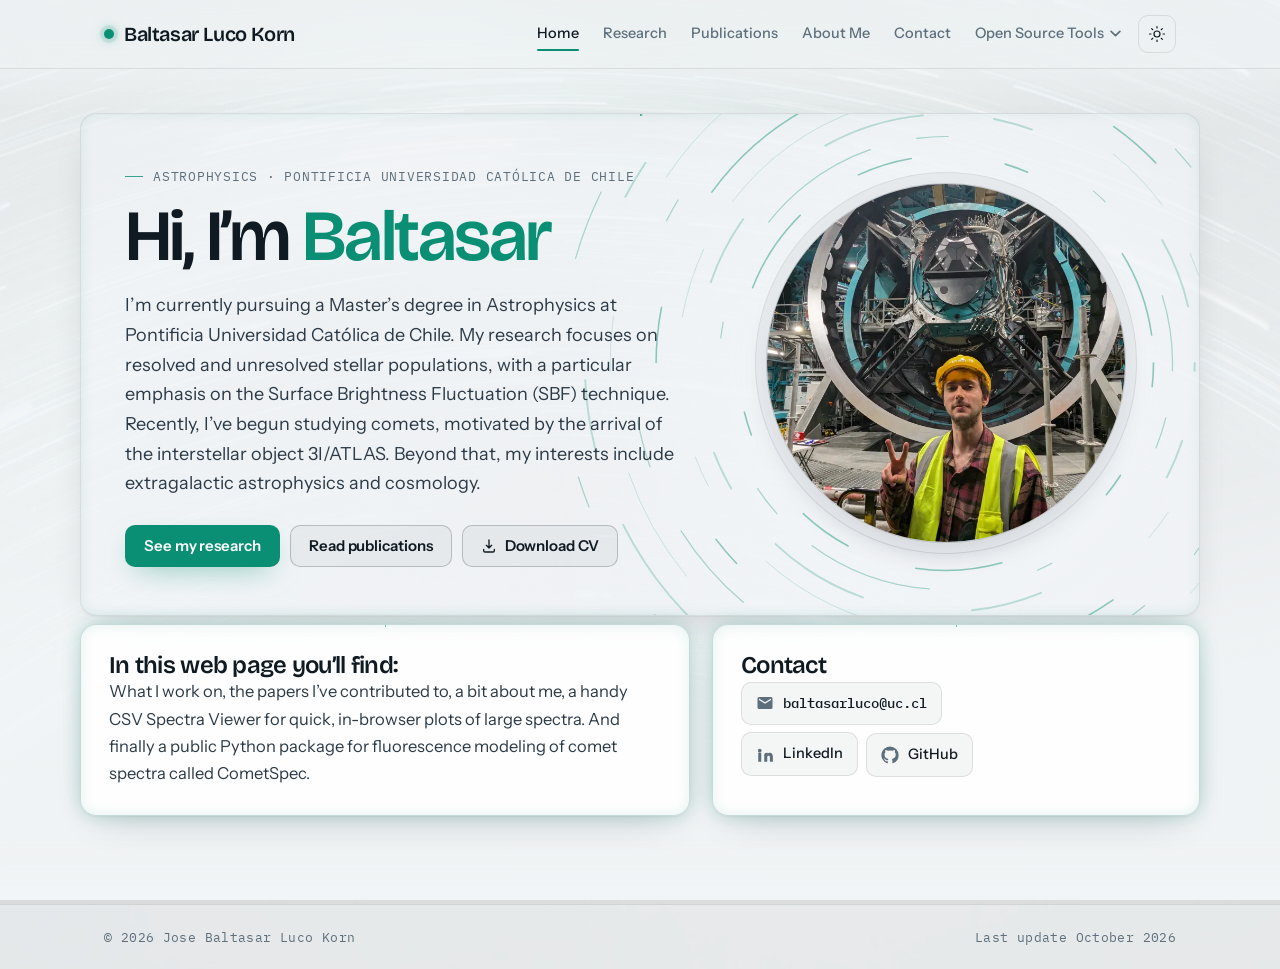
==== commit 20b3b8e3: "Publish ESPRESSO paper, add CV download, add new photos Publications: - ESPRESSO 3I/ATLAS III is now" ====
--- a/index.html
+++ b/index.html
@@ -89,6 +89,10 @@
           <div class="actions">
             <a class="btn btn--accent" data-navto="research" href="#research">See my research</a>
             <a class="btn btn--ghost" data-navto="publications" href="#publications">Read publications</a>
+            <a class="btn btn--ghost" href="assets/pdfs/CV.pdf" download="Baltasar-Luco-CV.pdf">
+              <svg aria-hidden="true" viewBox="0 0 24 24" fill="none" stroke="currentColor" stroke-width="2" stroke-linecap="round" stroke-linejoin="round"><path d="M12 3v12m0 0 4-4m-4 4-4-4M4 17v2a2 2 0 0 0 2 2h12a2 2 0 0 0 2-2v-2"/></svg>
+              Download CV
+            </a>
           </div>
         </div>
 
@@ -326,23 +330,22 @@
         <!-- ESPRESSO (2026) -->
         <article class="card pub-card">
           <div class="pub-rail">
-            <div class="pub-year">2026</div>
-            <span class="pub-status">Accepted</span>
+            <div class="pub-year">2026<small>September</small></div>
+            <span class="pub-status">Published</span>
           </div>
           <div class="pub-main">
-            <h3 class="pub-title">Very Large Telescope observations of interstellar comet 3I/ATLAS III: High-resolution monitoring of CN and forbidden oxygen emission across the perihelion passage with ESPRESSO</h3>
+            <h3 class="pub-title">Very Large Telescope observations of interstellar comet 3I/ATLAS III. High-resolution monitoring of CN and forbidden oxygen emission across the perihelion passage with ESPRESSO</h3>
             <p class="pub-authors">
               <span class="me">Luco, Baltasar</span>; Puzia, Thomas H.; Rahatgaonkar, Rohan; Carvajal, Juan Pablo; Nayak, Prasanta K.
             </p>
             <p class="pub-meta">
-              <span class="pub-journal">arXiv:2607.15355</span>
-              <span>Accepted for publication in A&amp;A</span>
+              <span class="pub-journal">Astronomy &amp; Astrophysics, Volume 713, id.A251</span>
             </p>
             <p class="pub-description">
-              3I/ATLAS is only the third known interstellar object to traverse the Solar System. We obtained high-resolution (R ≃ 140000) spectroscopy of 3I/ATLAS on 23 nights with VLT/ESPRESSO (r<sub>h</sub> = 1.67−2.45 au). CN production rates were derived by fitting the B<sup>2</sup>Σ<sup>+</sup>−X<sup>2</sup>Σ<sup>+</sup> band, using CometSpec, a publicly released Python package for flexible fluorescence modeling. The three forbidden [O I] lines were modeled to derive the green-to-red (G/R) flux ratio and a CO<sub>2</sub>/H<sub>2</sub>O proxy. We fit Q<sub>CN</sub> = a(r<sub>h</sub>/1 au)<sup>b</sup> to the production rate versus heliocentric distance relation. The pre-perihelion CN power-law index is b<sub>pre</sub> = −4.62<sup>+1.25</sup><sub>−1.22</sub>, within the range observed for solar-system comets. The CN residuals about the smooth model show substantial scatter that we attribute to a combination of systematics and possible physical drivers that the present cadence cannot disentangle. The G/R ratio decreases from ∼0.42 ± 0.14 at r<sub>h</sub> ≃ 2.4 au to ∼0.114 ± 0.004 near perihelion. The asymmetric piecewise oxygen fit is strongly preferred over the symmetric one, consistent with thermal-inertia models, although denser post-perihelion sampling would be needed to confirm this. The CO<sub>2</sub>/H<sub>2</sub>O proxy spans ∼0.06−1.06 and is comparable to the values reported by Subaru/HDS and SPHEREx, and to those measured for 2I/Borisov. We additionally identify Ni I and Fe I, and report post-perihelion production rates for C<sub>2</sub> and CH. Our high-resolution monitoring of 3I/ATLAS reveals a CO<sub>2</sub>-rich coma that becomes progressively H<sub>2</sub>O-dominated near perihelion, with a G/R asymmetry consistent with delayed H<sub>2</sub>O sublimation predicted by thermal-inertia models. Together with the public release of CometSpec and the reduced data, these results provide both an empirical reference and a methodological framework for the next generation of interstellar-object monitoring campaigns.
+              <em>Context.</em> 3I/ATLAS is only the third known interstellar object to traverse the Solar System, and the first object for which both branches of the perihelion passage can be monitored at high spectral resolution. <em>Aims.</em> We characterize in 3I/ATLAS the heliocentric evolution of the CN production rate and the forbidden [O I] emission, describe the broader emission line inventory, and release the analysis tools and reduced data products to the community. <em>Methods.</em> We obtained high-resolution (R ≃ 140 000) spectroscopy of 3I/ATLAS on 23 nights with VLT/ESPRESSO (r<sub>h</sub> = 1.67–2.45 au). The CN production rates were derived by fitting the B<sup>2</sup>Σ<sup>+</sup>−X<sup>2</sup>Σ<sup>+</sup> band using CometSpec, a publicly released Python package for flexible fluorescence modeling. The three forbidden [O I] lines were modeled to derive the green-to-red (G/R) flux ratio and a CO<sub>2</sub>/H<sub>2</sub>O proxy. The two quantities were fitted with symmetric and piecewise-asymmetric power laws. <em>Results.</em> We detected CN in 18 of 22 useful nights. We fit Q<sub>CN</sub> = a(r<sub>h</sub>/1au)<sup>b</sup> to the production rate versus heliocentric distance relation. The pre-perihelion CN power-law index is b<sub>pre</sub> = −4.62<sup>+1.25</sup><sub>−1.22</sub>, which is within the range observed for Solar System comets. The CN residuals about the smooth model show substantial scatter that we attribute to a combination of systematics and possible physical drivers that the current cadence cannot disentangle. The G/R ratio decreases from ∼0.42 ± 0.14 at r<sub>h</sub> ≃ 2.4 au to ∼0.114 ± 0.004 near perihelion. The asymmetric piecewise oxygen fit is strongly preferred over the symmetric fit, consistent with thermal inertia models, although a denser post-perihelion sampling is needed to confirm this. The CO<sub>2</sub>/H<sub>2</sub>O proxy spans ∼0.06–1.06 and is comparable to the values reported by Subaru/HDS and SPHEREx and to those measured for 2I/Borisov. We additionally identify Ni I and Fe I and report post-perihelion production rates for C<sub>2</sub> and CH. <em>Conclusions.</em> Our high-resolution monitoring of 3I/ATLAS reveals a CO<sub>2</sub>-rich coma that becomes progressively H<sub>2</sub>O-dominated near perihelion, with a G/R asymmetry consistent with delayed H<sub>2</sub>O sublimation predicted by thermal inertia models. Together with the public release of CometSpec and the reduced data, these results provide an empirical reference and a methodological framework for the next generation of interstellar object monitoring campaigns.
             </p>
             <div class="pub-links">
-              <a class="btn btn--ghost btn--sm" href="https://ui.adsabs.harvard.edu/abs/2026arXiv260715355L/abstract" target="_blank" rel="noopener">
+              <a class="btn btn--ghost btn--sm" href="https://ui.adsabs.harvard.edu/abs/2026A%26A...713A.251L/abstract" target="_blank" rel="noopener">
                 <svg aria-hidden="true" viewBox="0 0 24 24" fill="none" stroke="currentColor" stroke-width="2" stroke-linecap="round" stroke-linejoin="round"><path d="M14 3h7v7M21 3l-9 9M19 14v5a2 2 0 0 1-2 2H5a2 2 0 0 1-2-2V7a2 2 0 0 1 2-2h5"/></svg>
                 ADS
               </a>
@@ -366,7 +369,7 @@
               <span class="pub-journal">The Astrophysical Journal Letters, Volume 995, Issue 1, id.L34, 13 pp.</span>
             </p>
             <p class="pub-description">
-              We report VLT spectroscopy of the interstellar comet 3I/ATLAS (C/2025 N1) from r<sub>h</sub> ≃ 4.4 to 2.85 au using X-shooter (300-550 nm, R ≃ 3000) and UVES (optical, R ≃ 35k-80k). The coma is dust-dominated with a fairly constant red optical continuum slope (~21-22%/1000Å). We report detection of CN emission and also detect numerous Ni I lines while Fe I remains undetected, potentially implying efficiently released gas-phase Ni. We observe a steep heliocentric-distance scaling for the production rates Q(Ni) ∝ r<sub>h</sub><sup>-8.43±0.79</sup> and for Q(CN) ∝ r<sub>h</sub><sup>-9.38±1.2</sup>...
+              We report Very Large Telescope spectroscopy of the interstellar comet 3I/ATLAS (C/2025 N1), from r<sub>h</sub> ≃ 4.4 to 2.85 au, using X-Shooter (300–550 nm, R ≃ 3000) and UVES (optical, R ≃ 35–80 k). The coma is dust-dominated, with a fairly constant red optical continuum slope (∼21%–22%/1000 Å). We report the detection of CN emission and also detect numerous Ni I lines, while Fe I remains undetected, potentially implying efficiently released gas-phase Ni. At r<sub>h</sub> ≃ 3.14 au, we derive 3σ limits of Q(OH) &lt; 1.48 × 10<sup>26</sup> s<sup>−1</sup> but find no indications for [O I], C<sub>2</sub>, C<sub>3</sub>, or NH<sub>2</sub>. From our latest X-Shooter measurements, conducted on 2025 August 21 (r<sub>h</sub> = 2.85 au), we measure production rates of log Q(CN) = 24.81 ± 0.01 molecules s<sup>−1</sup> and log Q(Ni) = 23.30 ± 0.07 atoms s<sup>−1</sup> and characterize their evolution as the comet approaches perihelion. We observe a steep heliocentric distance scaling for the production rates Q(Ni) ∝ r<sub>h</sub><sup>−7.7±1.0</sup> and Q(CN) ∝ r<sub>h</sub><sup>−6.7±0.2</sup>, and we predict an Ni–CO<sub>2</sub> correlation if the Ni I emission is driven by the carbonyl formation channel. Energetic considerations of activation barriers show that this behavior is inconsistent with the direct sublimation of canonical metal/sulfide phases and instead favors low-activation-energy release from dust—e.g., photon-stimulated desorption or mild thermolysis of metalated organics or Ni-rich nanophases, possibly including Ni–carbonyl-like complexes. These hypotheses will be testable with future coordinated ground-based and space-based monitoring, as 3I becomes more active during its continued passage through the solar system.
             </p>
             <div class="pub-links">
               <a class="btn btn--ghost btn--sm" href="https://ui.adsabs.harvard.edu/abs/2025ApJ...995L..34R/abstract" target="_blank" rel="noopener">
@@ -393,7 +396,7 @@
               <span class="pub-journal">The Astrophysical Journal Letters, Volume 990, Issue 1, id.L27, 6 pp.</span>
             </p>
             <p class="pub-description">
-              Interstellar objects (ISOs) provide unique insights into the building blocks and conditions of extrasolar planetary systems. The newly discovered object, 3I/ATLAS (C/2025 N1), represents the third known ISO after 1I/'Oumuamua and 2I/Borisov. We present initial spectroscopic characterizations of 3I using observations from the Goodman High Throughput Spectrograph on the 4.1 m SOAR Telescope in Chile during the night of July 3. The reflectance spectrum of 3I, covering 3700–7000 Å, reveals a red continuum, comparable to extreme trans-Neptunian objects, with a weak UV-optical turnover indicative of complex carbonaceous and irradiated organics...
+              Interstellar objects (ISOs) provide unique insights into the building blocks and conditions of extrasolar planetary systems. The newly discovered object, 3I/ATLAS (C/2025 N1), represents the third known ISO after 1I/'Oumuamua and 2I/Borisov. We present initial spectroscopic characterizations of 3I using observations from the Goodman High Throughput Spectrograph on the 4.1 m SOAR Telescope in Chile during the night of July 3. The reflectance spectrum of 3I, covering 3700–7000 Å, reveals a red continuum, comparable to extreme trans-Neptunian objects, with a weak UV-optical turnover indicative of complex carbonaceous and irradiated organics. At the time of observation, when 3I was at a heliocentric distance of 4.4 au, we detected no discernible gas emission from canonical cometary species (CN, C<sub>3</sub>, C<sub>2</sub>, CO<sup>+</sup>, and [O I]). This is in agreement with expectations from our thermal evolution model, which indicates sublimation-driven activity should commence once 3I/ATLAS approaches smaller heliocentric distances. Nonetheless, the paradoxical situation of early onset coma without evidence of sublimation tracers calls for other dust-liberating mechanisms that ancient ISOs may be subjected to at large heliocentric distances.
             </p>
             <div class="pub-links">
               <a class="btn btn--ghost btn--sm" href="https://ui.adsabs.harvard.edu/abs/2025ApJ...990L..27P/abstract" target="_blank" rel="noopener">
@@ -699,7 +702,7 @@
   <footer class="footer">
     <div class="container">
       <span>&copy; <span id="year"></span> Jose Baltasar Luco Korn</span>
-      <span>Last update September 2026</span>
+      <span>Last update October 2026</span>
     </div>
   </footer>
 
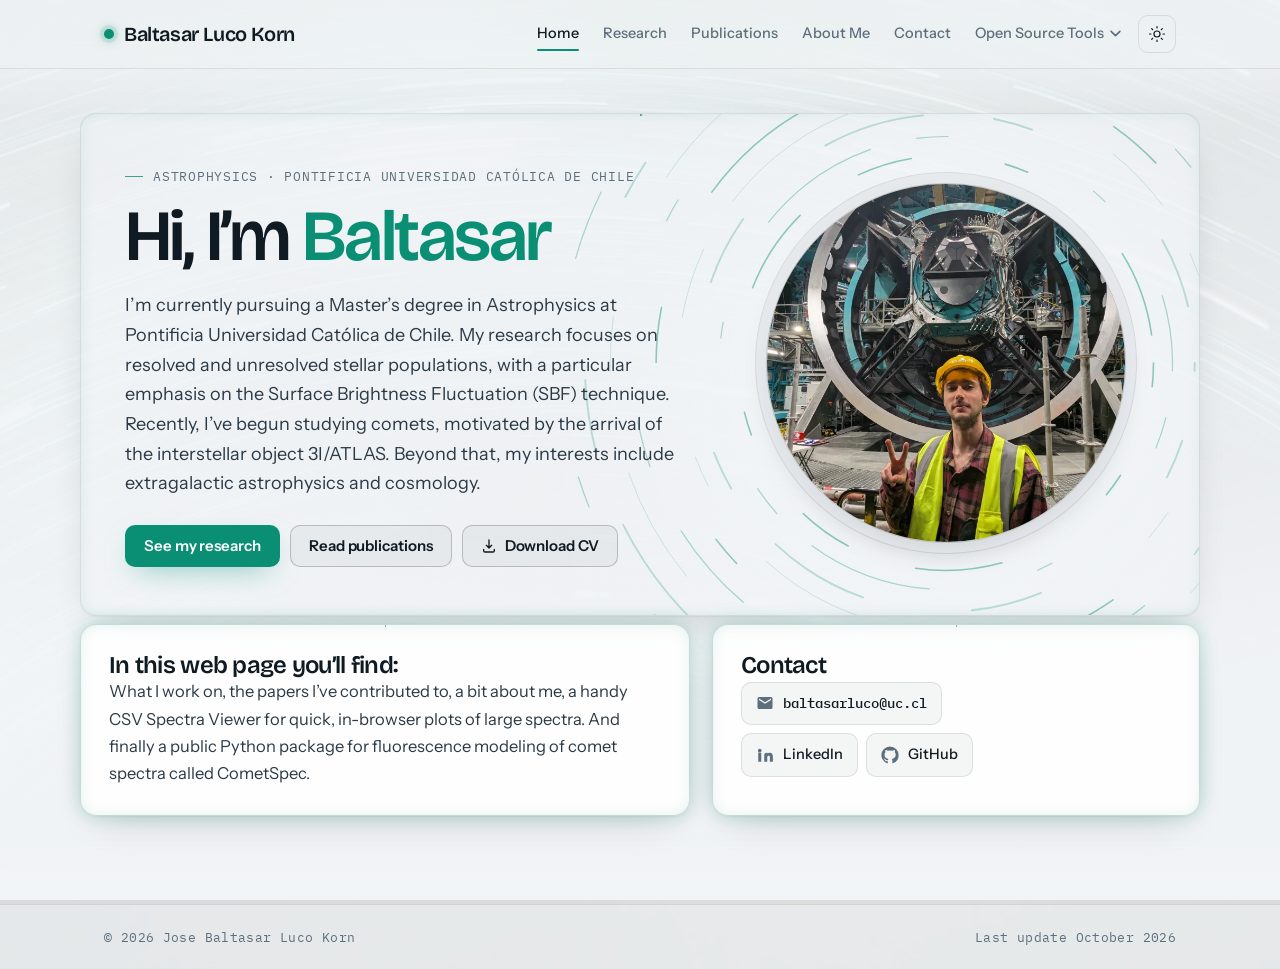
==== commit 4c9607cd: "Drop narrow-band imaging from the SBF card, keep broad band only" ====
--- a/index.html
+++ b/index.html
@@ -174,8 +174,8 @@
           <div class="card__body">
             <h3>Galactic Center VR</h3>
             <p>
-              Under the guidance of <strong>Prof. Jorge Cuadra</strong> and
-              <strong>postdoc Christopher Russell</strong>, I helped develop a public
+              Under the guidance of <strong>postdoc Christopher Russell</strong> and
+              <strong>Prof. Jorge Cuadra</strong>, I helped develop a public
               virtual-reality app that lets users explore and “fly through” the
               <strong>Milky Way’s Galactic Center</strong>. Built with <strong>Unity</strong>
               and <strong>C#</strong>, the experience combines <strong>supercomputer
@@ -260,7 +260,7 @@
             <p>
               For my <strong>master’s thesis</strong> I model SBF <strong>magnitudes</strong> and
               <strong>colors</strong> using <strong>synthetic stellar populations</strong>, from simple to
-              composite populations, expanding the filter set and adding <strong>narrow-band</strong> passbands.
+              composite populations, expanding the filter set.
               The goal is to link population parameters to SBF observables and map key degeneracies.
             </p>
             <ul class="chips">
@@ -268,7 +268,7 @@
               <li class="chip">Stellar Populations</li>
               <li class="chip">HST</li>
               <li class="chip">Globular Clusters</li>
-              <li class="chip">Broad and Narrow Band Imaging</li>
+              <li class="chip">Broad Band Imaging</li>
             </ul>
           </div>
         </article>
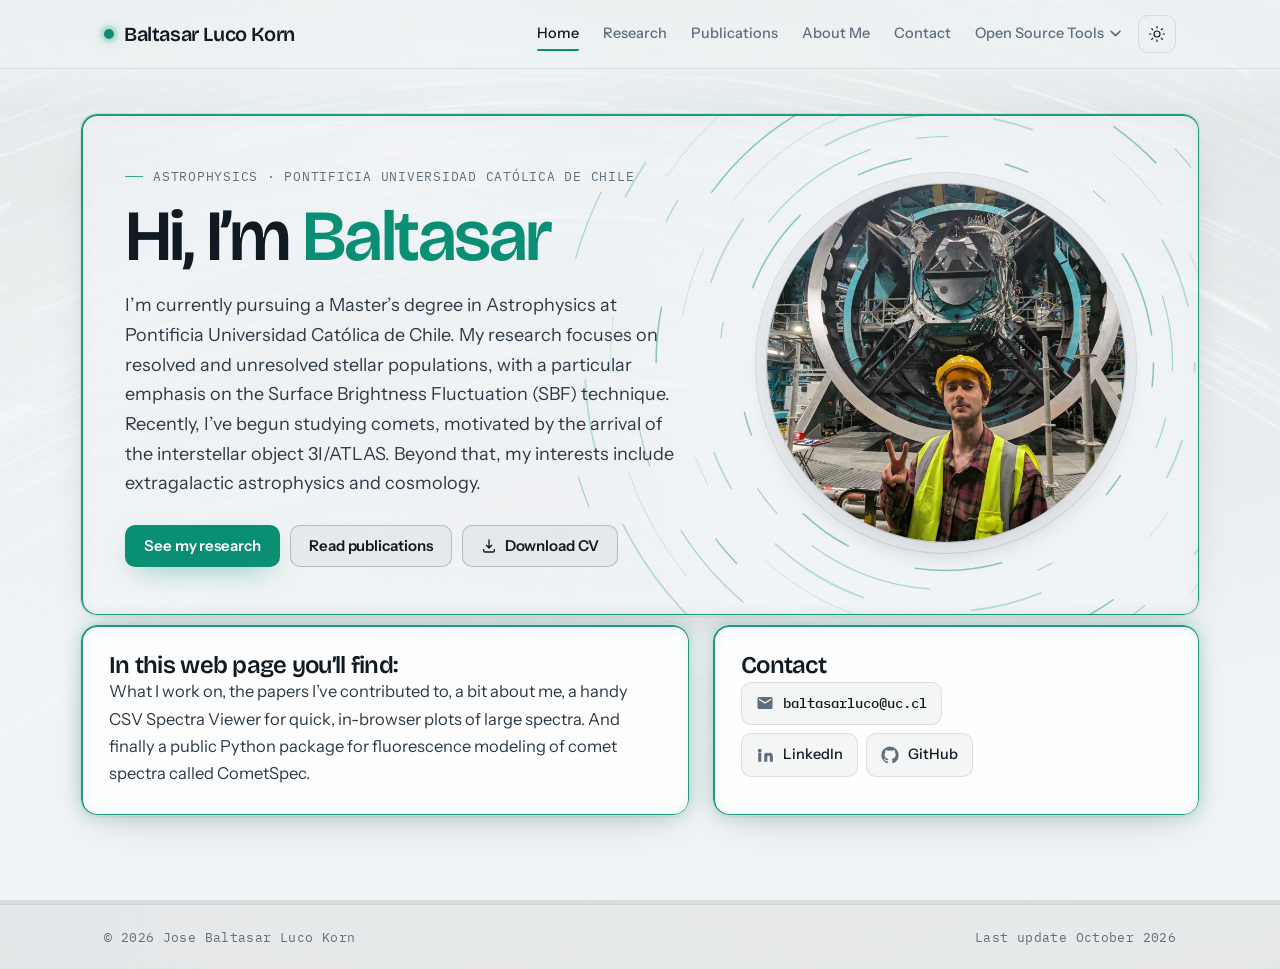
==== commit 14ce0eeb: "Re-theme the tool pages and fix the card trail Bring the brick breaker and the spectra viewer onto t" ====
--- a/index.html
+++ b/index.html
@@ -15,7 +15,7 @@
   <link rel="preconnect" href="https://fonts.googleapis.com">
   <link rel="preconnect" href="https://fonts.gstatic.com" crossorigin>
   <link rel="stylesheet" href="https://fonts.googleapis.com/css2?family=Bricolage+Grotesque:opsz,wght@12..96,500;12..96,600&family=IBM+Plex+Mono:wght@400;500&family=Instrument+Sans:ital,wght@0,400;0,500;0,600;1,400&display=swap">
-  <link rel="stylesheet" href="assets/css/styles.css?v=20260903i" />
+  <link rel="stylesheet" href="assets/css/styles.css?v=20261007a" />
 
   <!-- Preload the above-the-fold portrait -->
   <link rel="preload" as="image" href="assets/img/Retrato-900.webp">
@@ -174,7 +174,7 @@
           <div class="card__body">
             <h3>Galactic Center VR</h3>
             <p>
-              Under the guidance of <strong>postdoc Christopher Russell</strong> and
+              Under the guidance of <strong>Dr. Christopher Russell</strong> and
               <strong>Prof. Jorge Cuadra</strong>, I helped develop a public
               virtual-reality app that lets users explore and “fly through” the
               <strong>Milky Way’s Galactic Center</strong>. Built with <strong>Unity</strong>
@@ -706,7 +706,7 @@
     </div>
   </footer>
 
-  <script src="assets/js/app.min.js?v=20260903i"></script>
+  <script src="assets/js/app.min.js?v=20261007a"></script>
   <script>
     document.addEventListener('DOMContentLoaded', () => {
       const form = document.getElementById('contact-form');
--- a/assets/css/styles.css
+++ b/assets/css/styles.css
@@ -807,7 +807,10 @@
 .reveal.is-live{ transition: opacity .18s linear, transform .18s linear; transition-delay: 0s; }
 
 /* Trail: a neon star trail exposed clockwise around the whole card as it arrives, then kept as an outline */
-@property --draw{ syntax: "<number>"; inherits: false; initial-value: 0; }
+/* --draw must inherit: it is set on the card but transitioned on ::before, and a
+   non-inheriting property leaves the pseudo-element pinned at its initial value,
+   so nothing ever interpolates and the trail never draws. */
+@property --draw{ syntax: "<number>"; inherits: true; initial-value: 0; }
 .reveal{ --draw: 0; }
 .reveal::before{
   content: "";
@@ -815,11 +818,23 @@
   inset: 0;
   border-radius: inherit;
   padding: 1.5px;
+  /* The trail is exposed clockwise from 12 o'clock, its head trailing off over
+     --trail-fade so the leading tip reads as exposure rather than a cut edge.
+     Every stop is scaled by --draw and clamped by min(): that keeps the ring
+     wholly absent at 0 and collapses the falloff to nothing at 1, so the
+     finished outline is even. A stop left past 1turn would be clipped at the
+     seam and show there as a bright tick. */
+  --trail-fade: .1turn;
+  --trail-knee: .035turn;
+  /* Ramps the falloff in over the first fifth of the sweep: scaling it by --draw
+     alone would leave the head cut square for most of the animation. */
+  --trail-ramp: min(var(--draw) * 5, 1);
   background: conic-gradient(from 0deg at 50% 50%,
-    rgba(var(--accent-rgb), .35) 0turn,
-    var(--accent) calc(var(--draw) * .85turn),
+    var(--accent) 0turn,
     var(--accent) calc(var(--draw) * 1turn),
-    transparent calc(var(--draw) * 1turn + .002turn));
+    rgba(var(--accent-rgb), .45) min(calc(var(--draw) * 1turn + var(--trail-knee) * var(--trail-ramp)), 1turn),
+    transparent min(calc(var(--draw) * 1turn + var(--trail-fade) * var(--trail-ramp)), 1turn),
+    transparent 1turn);
   -webkit-mask: linear-gradient(#000 0 0) content-box, linear-gradient(#000 0 0);
   -webkit-mask-composite: xor;
           mask: linear-gradient(#000 0 0) content-box, linear-gradient(#000 0 0);
@@ -827,7 +842,10 @@
   pointer-events: none;
   z-index: 3;
   opacity: .9;
-  transition: --draw 1.1s var(--ease);
+  /* Linear, not var(--ease): the site's UI easing front-loads ~85% of the sweep
+     into the first 400ms, which made the trail read as instant even over a full
+     second. A line being drawn wants a constant speed. */
+  transition: --draw 1s linear;
   transition-delay: calc(var(--i, 0) * 220ms + 240ms);
 }
 /* soft glow that grows with the trail */
